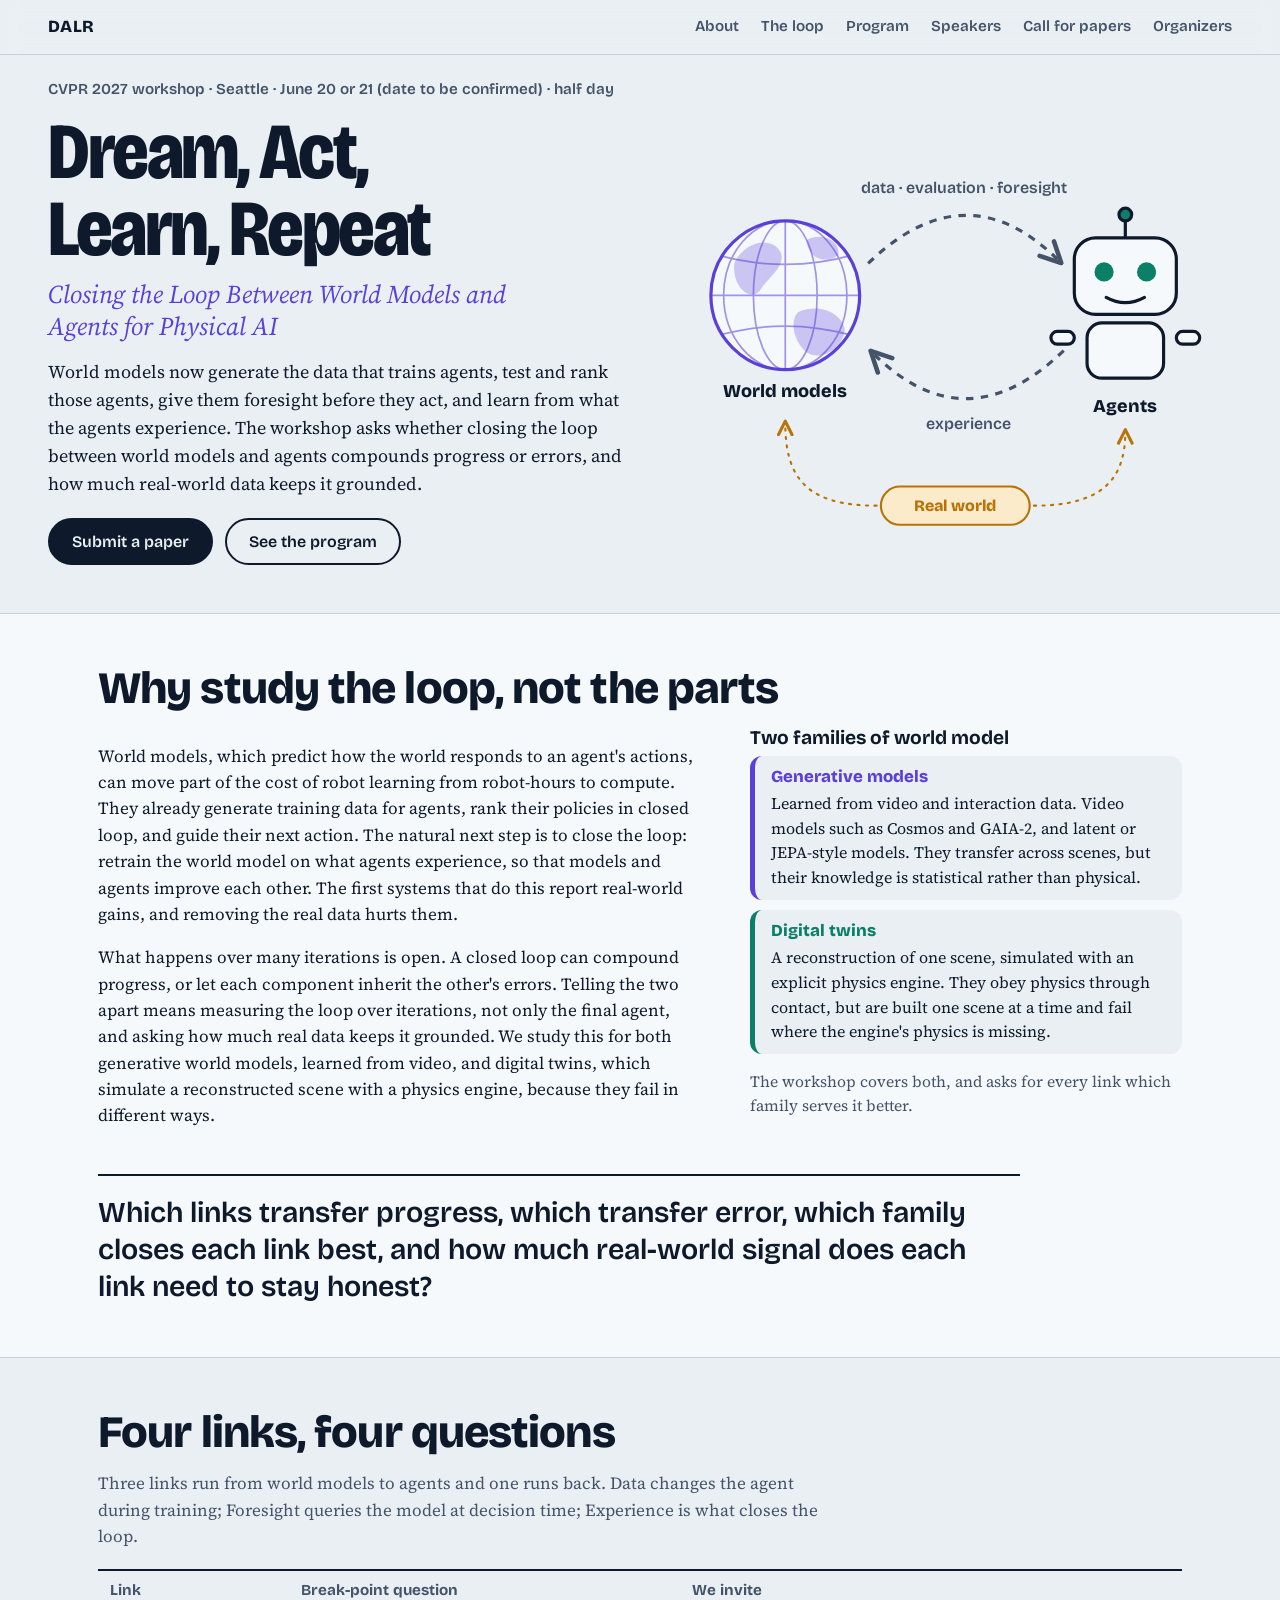
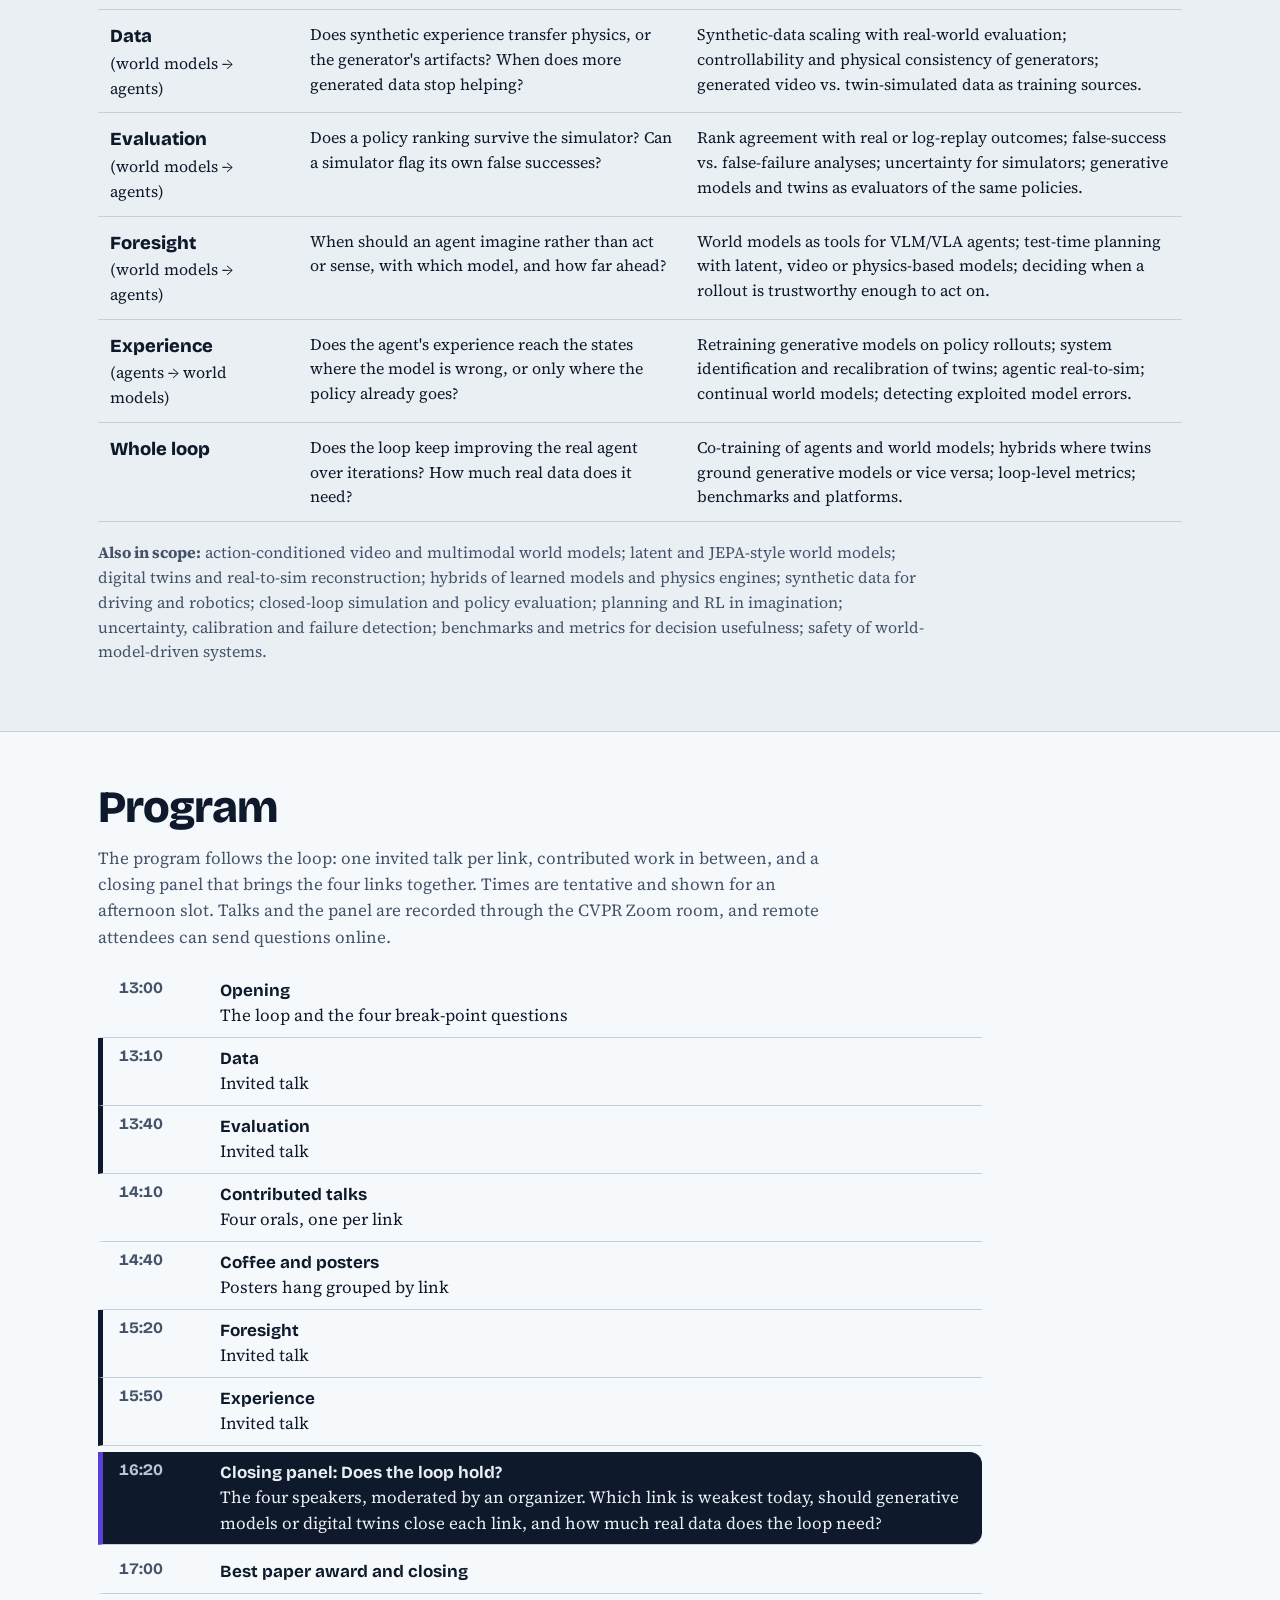
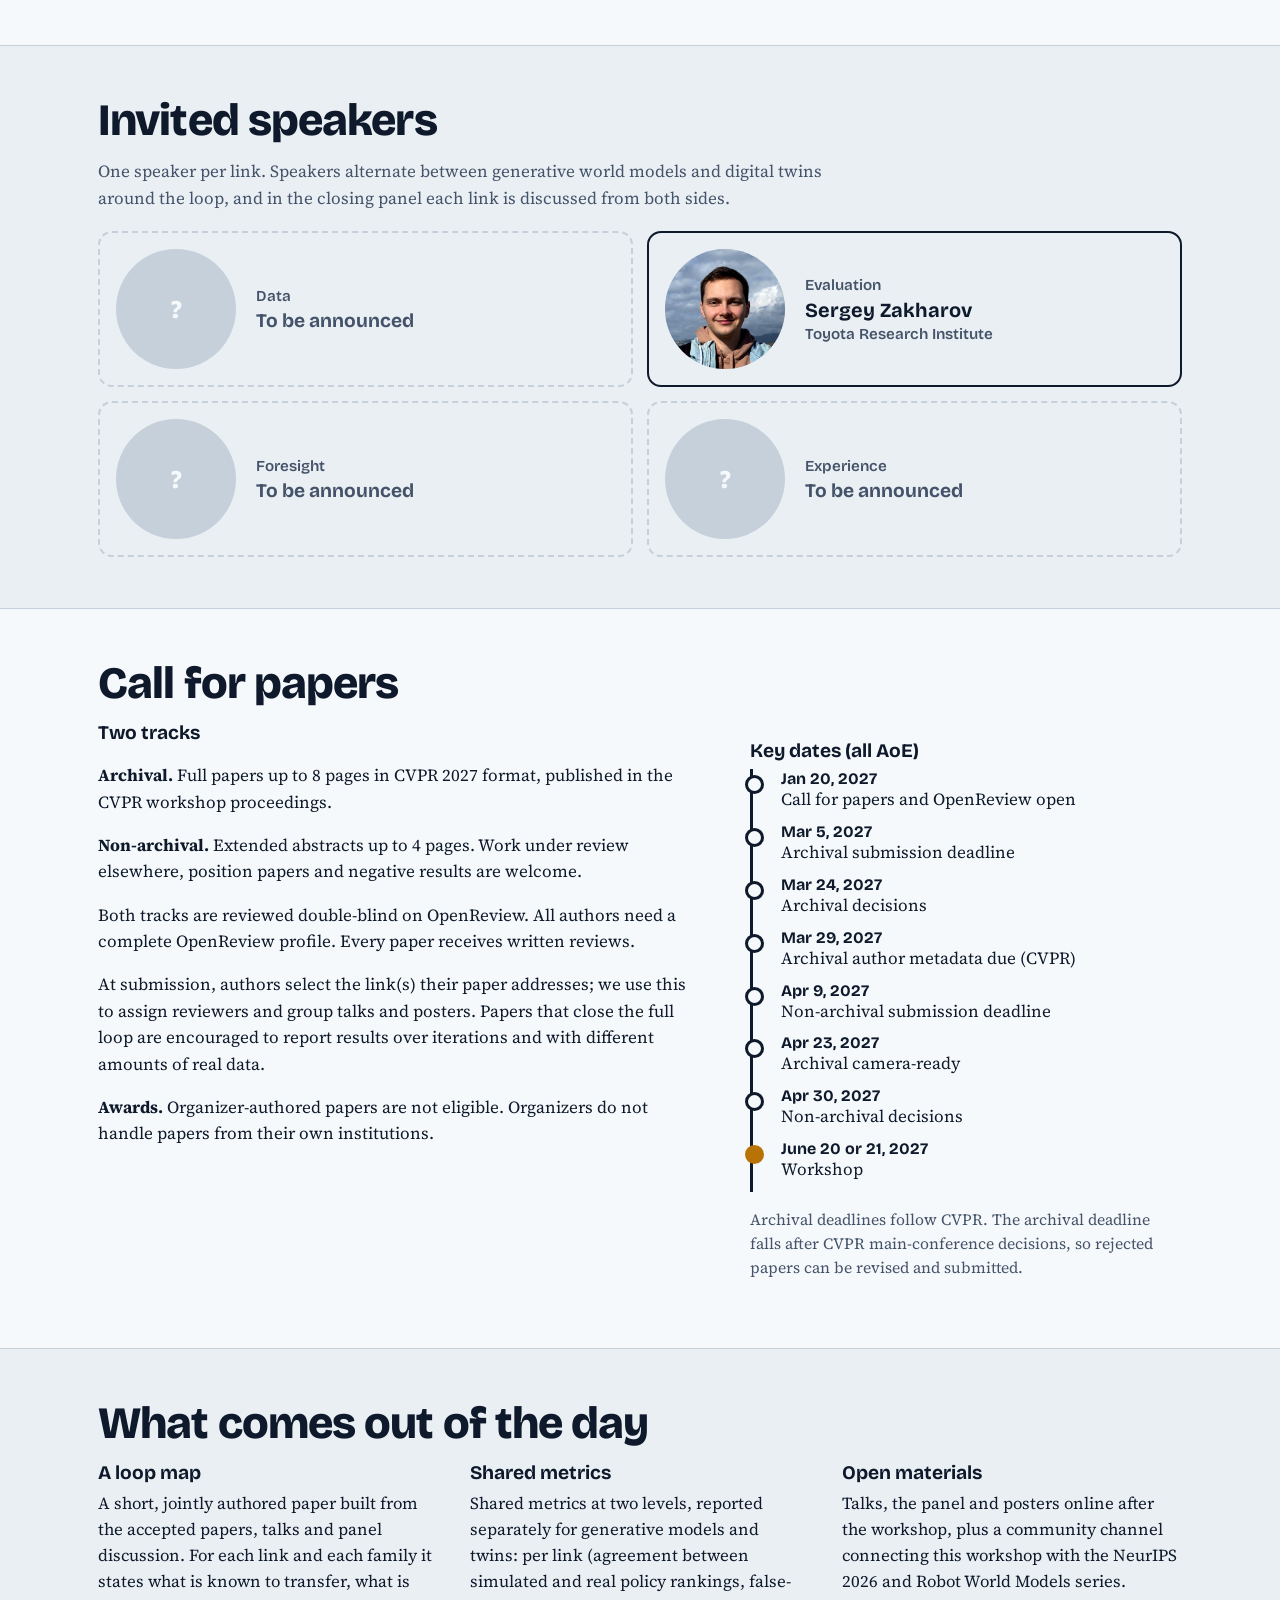
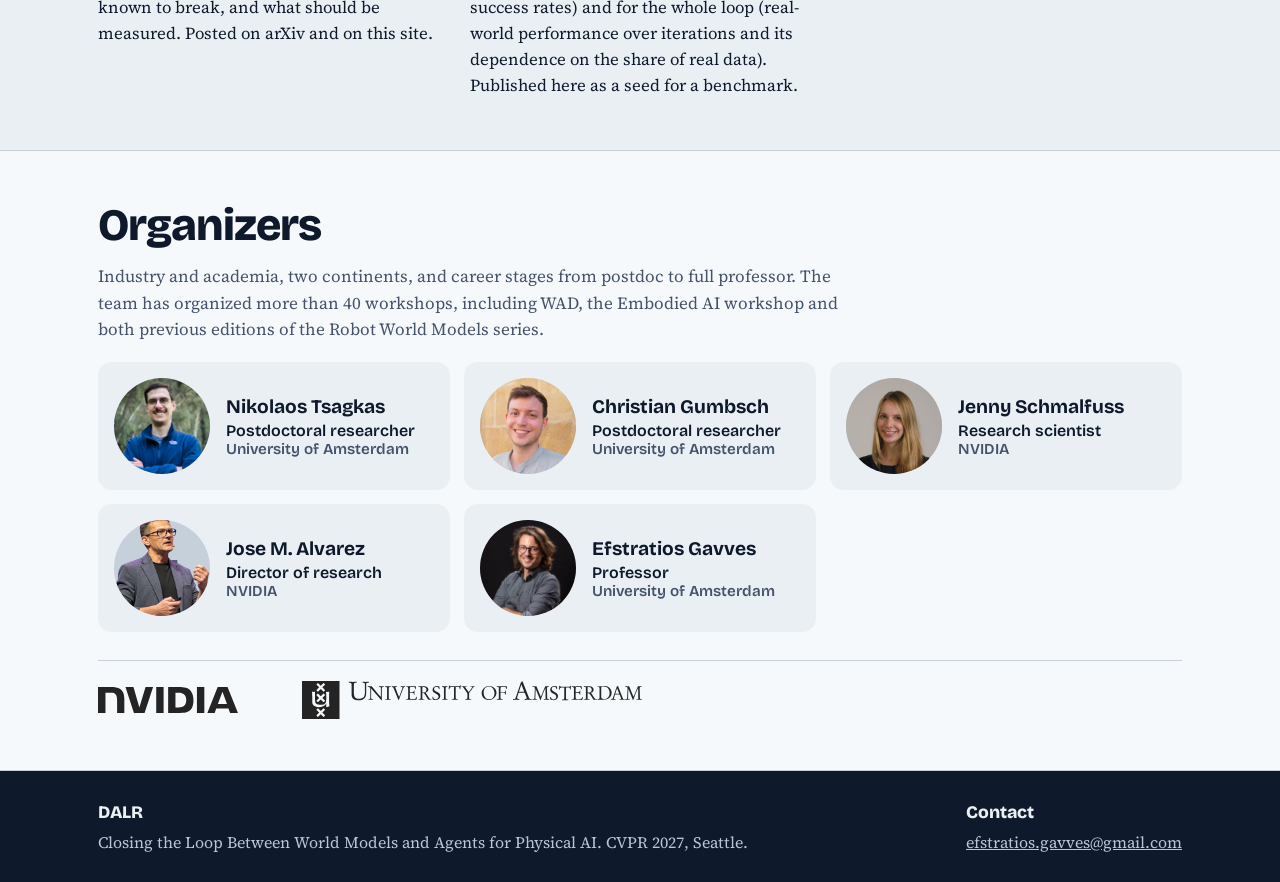
==== index.html @ 4a56e0a4 "Simplify hero figure, add confirmed speaker, 2x2 speaker grid Co-Authored-By: Claude Sonnet 5.5 <nor" ====
<!doctype html>
<html lang="en">
<head>
<meta charset="utf-8">
<meta name="viewport" content="width=device-width, initial-scale=1">
<title>DALR: Closing the Loop Between World Models and Agents for Physical AI</title>
<meta name="description" content="CVPR 2027 workshop on world models and agents for physical AI. Does closing the loop between world models and agents compound progress or errors?">
<link rel="preconnect" href="https://fonts.googleapis.com">
<link rel="preconnect" href="https://fonts.gstatic.com" crossorigin>
<link href="https://fonts.googleapis.com/css2?family=Bricolage+Grotesque:opsz,wght@12..96,400;12..96,600;12..96,800&family=Source+Serif+4:ital,opsz,wght@0,8..60,400;0,8..60,600;1,8..60,400&display=swap" rel="stylesheet">
<link rel="stylesheet" href="style.css">
</head>
<body>

<a class="skip" href="#main">Skip to content</a>

<header class="top">
  <a class="brand" href="#top">DALR</a>
  <nav aria-label="Sections">
    <a href="#about">About</a>
    <a href="#loop">The loop</a>
    <a href="#program">Program</a>
    <a href="#speakers">Speakers</a>
    <a href="#papers">Call for papers</a>
    <a href="#organizers">Organizers</a>
  </nav>
</header>

<main id="main">

<section class="hero" id="top">
  <div class="hero-text">
    <p class="venue">CVPR 2027 workshop · Seattle · June 20 or 21 (date to be confirmed) · half day</p>
    <h1>Dream, Act, Learn, Repeat</h1>
    <p class="tag">Closing the Loop Between World Models and<br>Agents for Physical&nbsp;AI</p>
    <p class="lede">World models now generate the data that trains agents, test and rank those agents, give them foresight before they act, and learn from what the agents experience. The workshop asks whether closing the loop between world models and agents compounds progress or errors, and how much real-world data keeps it grounded.</p>
    <div class="cta">
      <a class="btn primary" href="#papers">Submit a paper</a>
      <a class="btn" href="#program">See the program</a>
    </div>
  </div>

  <div class="hero-diagram">
    <svg id="loopsvg" class="simple" viewBox="0 0 520 410" role="img" aria-label="A globe, standing for world models, and a robot, standing for agents, linked by two moving arrows: world models give agents data, evaluation and foresight, and the agents' experience updates the world models. The real world grounds the world models and is where agents are deployed.">
      <defs>
        <marker id="ah" viewBox="0 0 10 10" refX="8" refY="5" markerWidth="8" markerHeight="8" orient="auto"><path class="mk" d="M1 1 L9 5 L1 9"/></marker>
        <marker id="ahr" viewBox="0 0 10 10" refX="8" refY="5" markerWidth="8" markerHeight="8" orient="auto"><path class="mk r" d="M1 1 L9 5 L1 9"/></marker>
        <clipPath id="globeclip"><circle cx="100" cy="180" r="70"/></clipPath>
      </defs>

      <!-- globe: world models -->
      <g class="globe">
        <circle cx="100" cy="180" r="70" class="gfill"/>
        <g clip-path="url(#globeclip)" class="gline">
          <ellipse cx="100" cy="180" rx="30" ry="70"/>
          <ellipse cx="100" cy="180" rx="58" ry="70"/>
          <line x1="100" y1="110" x2="100" y2="250"/>
          <line x1="30" y1="180" x2="170" y2="180"/>
          <path d="M36 142 Q100 160 164 142"/>
          <path d="M36 218 Q100 200 164 218"/>
        </g>
        <g clip-path="url(#globeclip)" class="land">
          <path d="M52 150 C 62 128, 88 124, 96 140 C 100 154, 84 162, 76 176 C 66 186, 50 172, 52 150 Z"/>
          <path d="M112 196 C 128 188, 152 194, 156 212 C 154 232, 130 244, 118 232 C 108 222, 104 204, 112 196 Z"/>
          <path d="M120 128 C 134 120, 152 128, 150 142 C 140 150, 122 148, 120 128 Z"/>
        </g>
        <circle cx="100" cy="180" r="70" class="gring"/>
      </g>
      <text class="cap" x="100" y="276" text-anchor="middle">World models</text>

      <!-- robot: agents -->
      <g class="robot">
        <line x1="420" y1="108" x2="420" y2="126" class="rl"/>
        <circle cx="420" cy="104" r="6" class="rdot"/>
        <rect x="372" y="126" width="96" height="72" rx="20" class="rbody"/>
        <circle cx="400" cy="158" r="9" class="reye"/>
        <circle cx="440" cy="158" r="9" class="reye"/>
        <path d="M402 182 Q420 192 438 182" class="rl"/>
        <rect x="384" y="206" width="72" height="52" rx="14" class="rbody"/>
        <rect x="350" y="214" width="22" height="12" rx="6" class="rbody"/>
        <rect x="468" y="214" width="22" height="12" rx="6" class="rbody"/>
      </g>
      <text class="cap" x="420" y="290" text-anchor="middle">Agents</text>

      <!-- arrows: world to agent (top), agent to world (bottom) -->
      <path class="arc" d="M178 150 C 240 90, 300 90, 358 148" marker-end="url(#ah)"/>
      <text class="al2" x="268" y="84" text-anchor="middle">data · evaluation · foresight</text>
      <path class="arc" d="M362 232 C 300 292, 240 292, 182 234" marker-end="url(#ah)"/>
      <text class="al2" x="272" y="306" text-anchor="middle">experience</text>

      <!-- real world -->
      <path class="ground" d="M186 378 C 120 378, 100 352, 100 300" marker-end="url(#ahr)"/>
      <path class="ground" d="M334 378 C 400 378, 420 352, 420 308" marker-end="url(#ahr)"/>
      <g class="node real">
        <rect x="190" y="360" width="140" height="36" rx="18"/>
        <text x="260" y="383" text-anchor="middle" class="nt">Real world</text>
      </g>
    </svg>
  </div>
</section>

<section class="band" id="about">
  <div class="wrap">
    <h2>Why study the loop, not the parts</h2>
    <div class="cols">
      <div class="prose">
        <p>World models, which predict how the world responds to an agent's actions, can move part of the cost of robot learning from robot-hours to compute. They already generate training data for agents, rank their policies in closed loop, and guide their next action. The natural next step is to close the loop: retrain the world model on what agents experience, so that models and agents improve each other. The first systems that do this report real-world gains, and removing the real data hurts them.</p>
        <p>What happens over many iterations is open. A closed loop can compound progress, or let each component inherit the other's errors. Telling the two apart means measuring the loop over iterations, not only the final agent, and asking how much real data keeps it grounded. We study this for both generative world models, learned from video, and digital twins, which simulate a reconstructed scene with a physics engine, because they fail in different ways.</p>
      </div>
      <aside class="families">
        <h3>Two families of world model</h3>
        <div class="fam gen">
          <h4>Generative models</h4>
          <p>Learned from video and interaction data. Video models such as Cosmos and GAIA-2, and latent or JEPA-style models. They transfer across scenes, but their knowledge is statistical rather than physical.</p>
        </div>
        <div class="fam twin">
          <h4>Digital twins</h4>
          <p>A reconstruction of one scene, simulated with an explicit physics engine. They obey physics through contact, but are built one scene at a time and fail where the engine's physics is missing.</p>
        </div>
        <p class="note">The workshop covers both, and asks for every link which family serves it better.</p>
      </aside>
    </div>
    <p class="ask">Which links transfer progress, which transfer error, which family closes each link best, and how much real-world signal does each link need to stay honest?</p>
  </div>
</section>

<section class="wrap" id="loop">
  <h2>Four links, four questions</h2>
  <p class="intro">Three links run from world models to agents and one runs back. Data changes the agent during training; Foresight queries the model at decision time; Experience is what closes the loop.</p>
  <div class="table" role="table" aria-label="Links, questions and invited contributions">
    <div class="row head" role="row"><span role="columnheader">Link</span><span role="columnheader">Break-point question</span><span role="columnheader">We invite</span></div>
    <div class="row" role="row" id="row-L1"><span role="cell"><b>Data</b> (world models → agents)</span><span role="cell">Does synthetic experience transfer physics, or the generator's artifacts? When does more generated data stop helping?</span><span role="cell">Synthetic-data scaling with real-world evaluation; controllability and physical consistency of generators; generated video vs. twin-simulated data as training sources.</span></div>
    <div class="row" role="row" id="row-L2"><span role="cell"><b>Evaluation</b> (world models → agents)</span><span role="cell">Does a policy ranking survive the simulator? Can a simulator flag its own false successes?</span><span role="cell">Rank agreement with real or log-replay outcomes; false-success vs. false-failure analyses; uncertainty for simulators; generative models and twins as evaluators of the same policies.</span></div>
    <div class="row" role="row" id="row-L3"><span role="cell"><b>Foresight</b> (world models → agents)</span><span role="cell">When should an agent imagine rather than act or sense, with which model, and how far ahead?</span><span role="cell">World models as tools for VLM/VLA agents; test-time planning with latent, video or physics-based models; deciding when a rollout is trustworthy enough to act on.</span></div>
    <div class="row" role="row" id="row-L4"><span role="cell"><b>Experience</b> (agents → world models)</span><span role="cell">Does the agent's experience reach the states where the model is wrong, or only where the policy already goes?</span><span role="cell">Retraining generative models on policy rollouts; system identification and recalibration of twins; agentic real-to-sim; continual world models; detecting exploited model errors.</span></div>
    <div class="row" role="row"><span role="cell"><b>Whole loop</b></span><span role="cell">Does the loop keep improving the real agent over iterations? How much real data does it need?</span><span role="cell">Co-training of agents and world models; hybrids where twins ground generative models or vice versa; loop-level metrics; benchmarks and platforms.</span></div>
  </div>
  <p class="topics"><b>Also in scope:</b> action-conditioned video and multimodal world models; latent and JEPA-style world models; digital twins and real-to-sim reconstruction; hybrids of learned models and physics engines; synthetic data for driving and robotics; closed-loop simulation and policy evaluation; planning and RL in imagination; uncertainty, calibration and failure detection; benchmarks and metrics for decision usefulness; safety of world-model-driven systems.</p>
</section>

<section class="band" id="program">
  <div class="wrap">
    <h2>Program</h2>
    <p class="intro">The program follows the loop: one invited talk per link, contributed work in between, and a closing panel that brings the four links together. Times are tentative and shown for an afternoon slot. Talks and the panel are recorded through the CVPR Zoom room, and remote attendees can send questions online.</p>
    <ol class="sched">
      <li><time>13:00</time><div><b>Opening</b> The loop and the four break-point questions</div></li>
      <li class="l1"><time>13:10</time><div><b>Data</b> Invited talk</div></li>
      <li class="l2"><time>13:40</time><div><b>Evaluation</b> Invited talk</div></li>
      <li><time>14:10</time><div><b>Contributed talks</b> Four orals, one per link</div></li>
      <li><time>14:40</time><div><b>Coffee and posters</b> Posters hang grouped by link</div></li>
      <li class="l3"><time>15:20</time><div><b>Foresight</b> Invited talk</div></li>
      <li class="l4"><time>15:50</time><div><b>Experience</b> Invited talk</div></li>
      <li class="panel"><time>16:20</time><div><b>Closing panel: Does the loop hold?</b> The four speakers, moderated by an organizer. Which link is weakest today, should generative models or digital twins close each link, and how much real data does the loop need?</div></li>
      <li><time>17:00</time><div><b>Best paper award and closing</b></div></li>
    </ol>
  </div>
</section>

<section class="wrap" id="speakers">
  <h2>Invited speakers</h2>
  <p class="intro">One speaker per link. Speakers alternate between generative world models and digital twins around the loop, and in the closing panel each link is discussed from both sides.</p>
  <div class="speakers">
    <div class="spk"><div class="photo" data-initials="?"></div><div><span class="lk">Data</span><p class="nm">To be announced</p></div></div>
    <div class="spk confirmed">
      <div class="photo" data-initials="SZ"><img src="images/zakharov.jpg" alt="Portrait of Sergey Zakharov" loading="lazy" onerror="this.remove()"></div>
      <div>
        <span class="lk">Evaluation</span>
        <h3><a href="https://zakharos.github.io/">Sergey Zakharov</a></h3>
        <p class="aff">Toyota Research Institute</p>
      </div>
    </div>
    <div class="spk"><div class="photo" data-initials="?"></div><div><span class="lk">Foresight</span><p class="nm">To be announced</p></div></div>
    <div class="spk"><div class="photo" data-initials="?"></div><div><span class="lk">Experience</span><p class="nm">To be announced</p></div></div>
  </div>
</section>

<section class="band" id="papers">
  <div class="wrap">
    <h2>Call for papers</h2>
    <div class="cols">
      <div class="prose">
        <h3>Two tracks</h3>
        <p><b>Archival.</b> Full papers up to 8 pages in CVPR 2027 format, published in the CVPR workshop proceedings.</p>
        <p><b>Non-archival.</b> Extended abstracts up to 4 pages. Work under review elsewhere, position papers and negative results are welcome.</p>
        <p>Both tracks are reviewed double-blind on OpenReview. All authors need a complete OpenReview profile. Every paper receives written reviews.</p>
        <p>At submission, authors select the link(s) their paper addresses; we use this to assign reviewers and group talks and posters. Papers that close the full loop are encouraged to report results over iterations and with different amounts of real data.</p>
        <p><b>Awards.</b> Organizer-authored papers are not eligible. Organizers do not handle papers from their own institutions.</p>
      </div>
      <aside>
        <h3>Key dates (all AoE)</h3>
        <ol class="timeline">
          <li><time>Jan 20, 2027</time>Call for papers and OpenReview open</li>
          <li><time>Mar 5, 2027</time>Archival submission deadline</li>
          <li><time>Mar 24, 2027</time>Archival decisions</li>
          <li><time>Mar 29, 2027</time>Archival author metadata due (CVPR)</li>
          <li><time>Apr 9, 2027</time>Non-archival submission deadline</li>
          <li><time>Apr 23, 2027</time>Archival camera-ready</li>
          <li><time>Apr 30, 2027</time>Non-archival decisions</li>
          <li class="end"><time>June 20 or 21, 2027</time>Workshop</li>
        </ol>
        <p class="note">Archival deadlines follow CVPR. The archival deadline falls after CVPR main-conference decisions, so rejected papers can be revised and submitted.</p>
      </aside>
    </div>
  </div>
</section>

<section class="wrap" id="outcomes">
  <h2>What comes out of the day</h2>
  <div class="outs">
    <div><h3>A loop map</h3><p>A short, jointly authored paper built from the accepted papers, talks and panel discussion. For each link and each family it states what is known to transfer, what is known to break, and what should be measured. Posted on arXiv and on this site.</p></div>
    <div><h3>Shared metrics</h3><p>Shared metrics at two levels, reported separately for generative models and twins: per link (agreement between simulated and real policy rankings, false-success rates) and for the whole loop (real-world performance over iterations and its dependence on the share of real data). Published here as a seed for a benchmark.</p></div>
    <div><h3>Open materials</h3><p>Talks, the panel and posters online after the workshop, plus a community channel connecting this workshop with the NeurIPS 2026 and Robot World Models series.</p></div>
  </div>
</section>

<section class="band" id="organizers">
  <div class="wrap">
    <h2>Organizers</h2>
    <p class="intro">Industry and academia, two continents, and career stages from postdoc to full professor. The team has organized more than 40 workshops, including WAD, the Embodied AI workshop and both previous editions of the Robot World Models series.</p>
    <div class="orgs">
      <article>
        <div class="photo" data-initials="NT"><img src="images/tsagkas.jpg" alt="Portrait of Nikolaos Tsagkas" loading="lazy" onerror="this.remove()"></div>
        <div>
          <h3>Nikolaos Tsagkas</h3>
          <p class="role">Postdoctoral researcher</p>
          <p class="aff">University of Amsterdam</p>
        </div>
      </article>
      <article>
        <div class="photo" data-initials="CG"><img src="images/gumbsh.png" alt="Portrait of Christian Gumbsch" loading="lazy" onerror="this.remove()"></div>
        <div>
          <h3>Christian Gumbsch</h3>
          <p class="role">Postdoctoral researcher</p>
          <p class="aff">University of Amsterdam</p>
        </div>
      </article>
      <article>
        <div class="photo" data-initials="JS"><img src="images/schmalfuss.jpeg" alt="Portrait of Jenny Schmalfuss" loading="lazy" onerror="this.remove()"></div>
        <div>
          <h3>Jenny Schmalfuss</h3>
          <p class="role">Research scientist</p>
          <p class="aff">NVIDIA</p>
        </div>
      </article>
      <article>
        <div class="photo" data-initials="JM"><img src="images/alvarez.png" alt="Portrait of Jose M. Alvarez" loading="lazy" onerror="this.remove()"></div>
        <div>
          <h3>Jose M. Alvarez</h3>
          <p class="role">Director of research</p>
          <p class="aff">NVIDIA</p>
        </div>
      </article>
      <article>
        <div class="photo" data-initials="EG"><img src="images/gavves.jpeg" alt="Portrait of Efstratios Gavves" loading="lazy" onerror="this.remove()"></div>
        <div>
          <h3>Efstratios Gavves</h3>
          <p class="role">Professor</p>
          <p class="aff">University of Amsterdam</p>
        </div>
      </article>
    </div>
    <div class="logos" aria-label="Organizing institutions">
      <img src="images/nvidia.svg" alt="NVIDIA" class="logo-nv">
      <img src="images/uva.svg" alt="University of Amsterdam" class="logo-uva">
    </div>
  </div>
</section>

</main>

<footer>
  <div class="wrap foot">
    <div>
      <b>DALR</b>
      <p>Closing the Loop Between World Models and Agents for Physical AI. CVPR 2027, Seattle.</p>
    </div>
    <div>
      <b>Contact</b>
      <p><a href="mailto:efstratios.gavves@gmail.com">efstratios.gavves@gmail.com</a></p>
    </div>
  </div>
</footer>

</body>
</html>
---- style.css ----
:root{
  --mist:#EAEFF3;
  --paper:#F6F9FB;
  --ink:#0E1A2B;
  --ink-2:#44536A;
  --rule:#C5D0DB;
  --gen:#5B3FD9;
  --twin:#0B7F68;
  --real:#B87306;
  --real-fill:#FBEBCB;
  --display:"Bricolage Grotesque",system-ui,sans-serif;
  --serif:"Source Serif 4",Georgia,serif;
}
*{box-sizing:border-box}
html{scroll-behavior:smooth;scroll-padding-top:70px}
body{margin:0;background:var(--mist);color:var(--ink);font:400 1.0625rem/1.55 var(--serif);-webkit-font-smoothing:antialiased}
a{color:inherit}
:focus-visible{outline:3px solid var(--gen);outline-offset:3px;border-radius:4px}
.skip{position:absolute;left:-999px;top:8px;background:var(--ink);color:#fff;padding:8px 14px;z-index:20}
.skip:focus{left:8px}

/* header */
.top{position:sticky;top:0;z-index:10;display:flex;align-items:center;justify-content:space-between;gap:24px;padding:14px clamp(16px,4vw,48px);background:color-mix(in srgb,var(--mist) 88%,transparent);backdrop-filter:blur(8px);border-bottom:1px solid var(--rule);font-family:var(--display)}
.brand{font-weight:800;text-decoration:none;letter-spacing:.02em}
.top nav{display:flex;gap:22px;overflow-x:auto;white-space:nowrap;scrollbar-width:none}
.top nav a{text-decoration:none;font-size:.95rem;font-weight:600;color:var(--ink-2)}
.top nav a:hover{color:var(--ink)}

/* hero */
.hero{display:grid;grid-template-columns:minmax(0,1.05fr) minmax(0,1fr);gap:clamp(24px,4vw,64px);align-items:center;padding:clamp(12px,2vw,24px) clamp(16px,4vw,48px) clamp(28px,4vw,48px);max-width:1360px;margin:0 auto}
.venue{font:600 .95rem/1.4 var(--display);color:var(--ink-2);margin:0 0 12px}
h1{font:800 clamp(2.6rem,6.2vw,5.4rem)/.98 var(--display);font-stretch:85%;letter-spacing:-.03em;margin:0 0 10px;text-wrap:balance}
.tag{font:italic 400 clamp(1.25rem,2vw,1.7rem)/1.25 var(--serif);margin:0 0 16px;color:var(--gen);max-width:24em}
.lede{max-width:34em;font-size:1.125rem;margin:0 0 20px}
.cta{display:flex;gap:12px;flex-wrap:wrap}
.btn{font:600 1rem var(--display);padding:12px 22px;border-radius:999px;border:2px solid var(--ink);text-decoration:none;transition:background .15s,color .15s}
.btn:hover{background:var(--ink);color:var(--mist)}
.btn.primary{background:var(--ink);color:var(--mist)}
.btn.primary:hover{background:var(--gen);border-color:var(--gen)}

/* diagram */
.hero-diagram{min-width:0}
#loopsvg{width:100%;height:auto;display:block;overflow:visible;font-family:var(--display)}
.arc{fill:none;stroke:var(--ink-2);stroke-width:2.2;stroke-dasharray:7 7;animation:flow 2.4s linear infinite}
.al{font-size:15px;font-weight:600;fill:var(--ink);paint-order:stroke;stroke:var(--mist);stroke-width:7px;stroke-linejoin:round}
.mk{fill:none;stroke:var(--ink-2);stroke-width:1.8;stroke-linecap:round;stroke-linejoin:round}
.mk.r{stroke:var(--real)}
@keyframes flow{to{stroke-dashoffset:-28}}
.ground{fill:none;stroke:var(--real);stroke-width:2;stroke-dasharray:2 6;stroke-linecap:round;animation:flow 2.4s linear infinite}
.gl{font-size:13px;font-weight:600;fill:var(--real)}
.node rect{fill:var(--paper);stroke:var(--ink);stroke-width:2}
.node .nt{font-size:17px;font-weight:800;fill:var(--ink)}
.node .sub{font-size:12px;fill:var(--ink-2);font-weight:500}
.node .gen{font-size:14px;font-weight:600;fill:var(--gen)}
.node .twin{font-size:14px;font-weight:600;fill:var(--twin)}
.node.real rect{fill:var(--real-fill);stroke:var(--real)}
.node.real .nt{font-size:15px;fill:var(--real)}


/* sections */
.wrap{max-width:1180px;margin:0 auto;padding:clamp(28px,4vw,52px) clamp(16px,4vw,48px)}
.band{background:var(--paper);border-block:1px solid var(--rule)}
h2{font:800 clamp(1.8rem,3.6vw,2.8rem)/1.05 var(--display);letter-spacing:-.02em;margin:0 0 14px;max-width:18em;text-wrap:balance}
h3{font:700 1.2rem/1.25 var(--display);margin:18px 0 6px}
.intro{max-width:44em;color:var(--ink-2);margin:0 0 20px}
.cols{display:grid;grid-template-columns:minmax(0,1.4fr) minmax(0,1fr);gap:clamp(20px,4vw,48px);align-items:start}
.prose p,.prose li{max-width:36em}
.prose.wide p{max-width:44em}
.prose h3:first-child{margin-top:0}
.prose ul{padding-left:1.2em;margin:0 0 1em}
em{font-style:italic}
.families h3{margin-top:0}
.fam{padding:10px 16px;border-radius:12px;margin-bottom:10px;background:var(--mist);border-left:5px solid}
.fam h4{font:800 1.05rem var(--display);margin:0 0 4px}
.fam p{margin:0;font-size:1rem;line-height:1.55}
.fam.gen{border-color:var(--gen)}.fam.gen h4{color:var(--gen)}
.fam.twin{border-color:var(--twin)}.fam.twin h4{color:var(--twin)}
.note{font-size:.98rem;color:var(--ink-2)}
.ask{font:600 clamp(1.3rem,2.4vw,1.8rem)/1.3 var(--display);max-width:32em;margin:28px 0 0;padding-top:18px;border-top:2px solid var(--ink)}

/* table */
.table{border-top:2px solid var(--ink)}
.row{display:grid;grid-template-columns:11em 1fr 1.3fr;gap:24px;padding:12px 12px;border-bottom:1px solid var(--rule);font-size:1rem;line-height:1.55;transition:background .2s}
.row.head{font:700 .95rem var(--display);color:var(--ink-2);padding-block:10px}
.row b{font-family:var(--display);font-weight:800;display:block;font-size:1.15rem}
.topics{max-width:52em;margin-top:18px;color:var(--ink-2);font-size:1rem}

/* schedule */
.sched{list-style:none;padding:0;margin:0;max-width:52em}
.sched li{display:grid;grid-template-columns:5em 1fr;gap:16px;padding:8px 0 8px 16px;border-bottom:1px solid var(--rule);border-left:5px solid transparent;line-height:1.5}
.sched time{font:700 1rem var(--display);font-variant-numeric:tabular-nums;color:var(--ink-2)}
.sched b{font-family:var(--display);font-weight:700;display:block}
.sched .l1,.sched .l2,.sched .l3,.sched .l4{border-left-color:var(--ink)}
.sched .panel{background:var(--ink);color:var(--mist);border-radius:0 12px 12px 0;border-left-color:var(--gen);margin-block:6px}
.sched .panel time{color:#B9C6D6}

/* speakers */
.speakers{display:grid;grid-template-columns:repeat(2,1fr);gap:14px}
.spk{border:2px dashed var(--rule);border-radius:14px;padding:16px;display:grid;grid-template-columns:120px 1fr;gap:20px;align-items:center}
.spk .photo{width:120px;height:120px}
.spk .photo:not(:has(img))::before{color:var(--paper)}
.spk .lk{display:block;font:600 .95rem var(--display);color:var(--ink-2);margin-bottom:4px}
.spk .nm{margin:0;font:700 1.2rem var(--display);color:var(--ink-2)}
.spk h3{margin:0;font-size:1.25rem}
.spk h3 a{text-decoration:none}
.spk h3 a:hover{text-decoration:underline}
.spk .aff{margin:2px 0 0}
.spk.confirmed{border-style:solid;border-color:var(--ink)}

/* timeline */
.timeline{list-style:none;margin:0 0 16px;padding:0 0 0 22px;border-left:3px solid var(--ink)}
.timeline li{position:relative;padding:0 0 10px 6px;line-height:1.4}
.timeline li::before{content:"";position:absolute;left:-30px;top:.35em;width:13px;height:13px;border-radius:50%;background:var(--paper);border:3px solid var(--ink)}
.timeline li.end::before{background:var(--real);border-color:var(--real)}
.timeline time{display:block;font:700 1rem var(--display)}

/* outcomes */
.outs{display:grid;grid-template-columns:repeat(3,1fr);gap:clamp(16px,3vw,32px)}
.outs h3{margin-top:0}
.outs p{margin:0;font-size:1.05rem}

/* organizers */
.orgs{display:grid;grid-template-columns:repeat(auto-fill,minmax(340px,1fr));gap:14px}
.orgs article{background:var(--mist);border-radius:14px;padding:16px;display:grid;grid-template-columns:96px 1fr;gap:16px;align-items:center}
.photo{position:relative;width:96px;height:96px;border-radius:50%;overflow:hidden;background:var(--rule);display:grid;place-items:center}
.photo::before{content:attr(data-initials);font:800 1.6rem var(--display);color:var(--ink-2)}
.photo img{position:absolute;inset:0;width:100%;height:100%;object-fit:cover}
.orgs h3{margin:0}
.role{font:600 1rem var(--display);margin:2px 0 0}
.aff{font:600 .95rem var(--display);color:var(--ink-2);margin:0}
.logos{display:flex;align-items:center;gap:clamp(24px,5vw,64px);flex-wrap:wrap;margin-top:28px;padding-top:20px;border-top:1px solid var(--rule)}
.logos img{display:block;height:auto;opacity:.85}
.logo-nv{width:140px}
.logo-uva{width:min(340px,70vw)}

footer{background:var(--ink);color:var(--mist)}
footer .wrap{padding-block:28px}
.foot{display:flex;gap:48px;flex-wrap:wrap;justify-content:space-between}
.foot b{font:800 1.1rem var(--display)}
.foot p{margin:4px 0 0;color:#B9C6D6;font-size:1rem}

@media (max-width:900px){
  .hero,.cols,.outs{grid-template-columns:1fr}
  .row{grid-template-columns:1fr;gap:6px}
  .row.head{display:none}
}
@media (max-width:520px){
  .orgs article{grid-template-columns:72px 1fr}
  .photo{width:72px;height:72px}
  .sched li{grid-template-columns:3.6em 1fr}
}
@media (prefers-reduced-motion:reduce){
  html{scroll-behavior:auto}
  .arc,.ground{animation:none}
}

/* simplified hero figure */
.simple .gfill{fill:var(--paper)}
.simple .gline{fill:none;stroke:var(--gen);stroke-width:1.6;opacity:.55}
.simple .gring{fill:none;stroke:var(--gen);stroke-width:3}
.simple .rbody{fill:var(--paper);stroke:var(--ink);stroke-width:3}
.simple .rl{fill:none;stroke:var(--ink);stroke-width:3;stroke-linecap:round}
.simple .rdot{fill:var(--twin);stroke:var(--ink);stroke-width:3}
.simple .reye{fill:var(--twin)}
.simple .cap{font-size:17px;font-weight:800;fill:var(--ink)}
.simple .arc{stroke-width:3}
.simple .land{fill:var(--gen);opacity:.28}
.simple .al2{font-size:15px;font-weight:600;fill:var(--ink-2)}

@media (max-width:640px){
  .speakers{grid-template-columns:1fr}
  .spk{grid-template-columns:84px 1fr}
  .spk .photo{width:84px;height:84px}
}
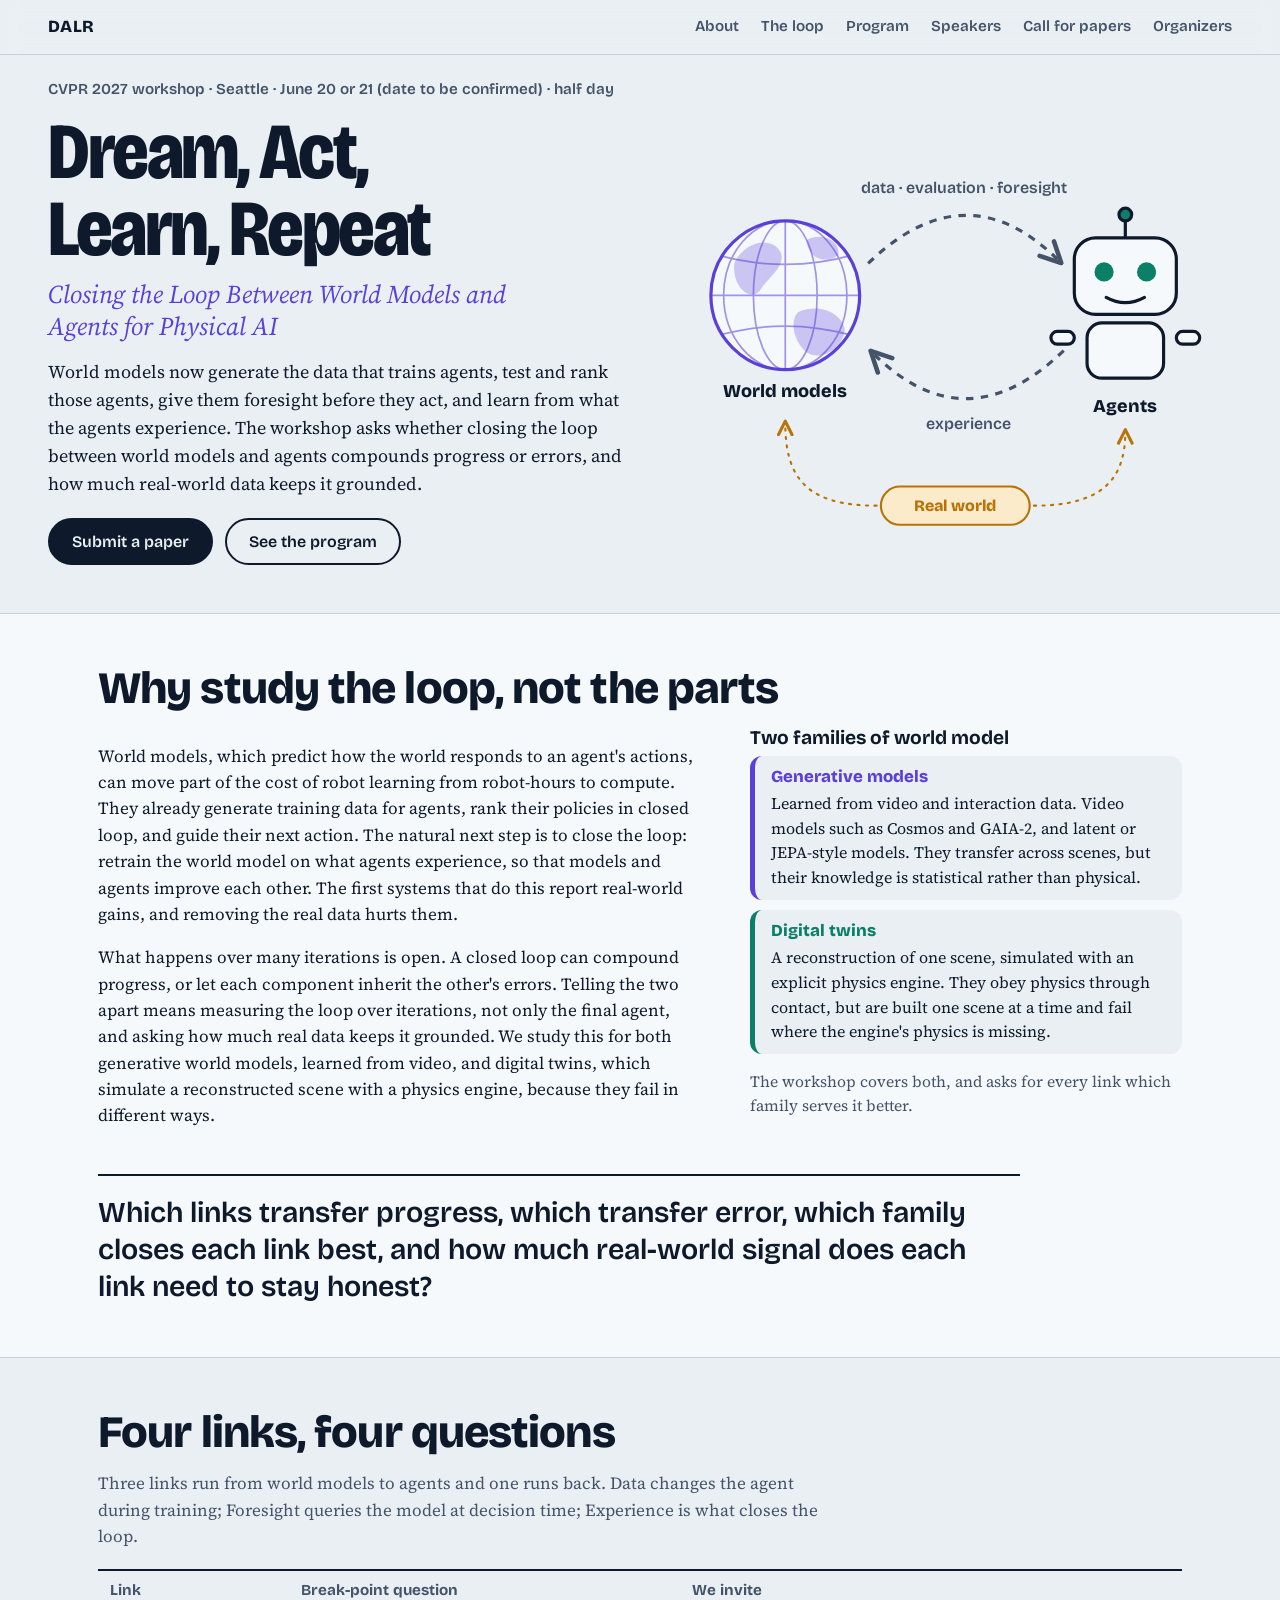
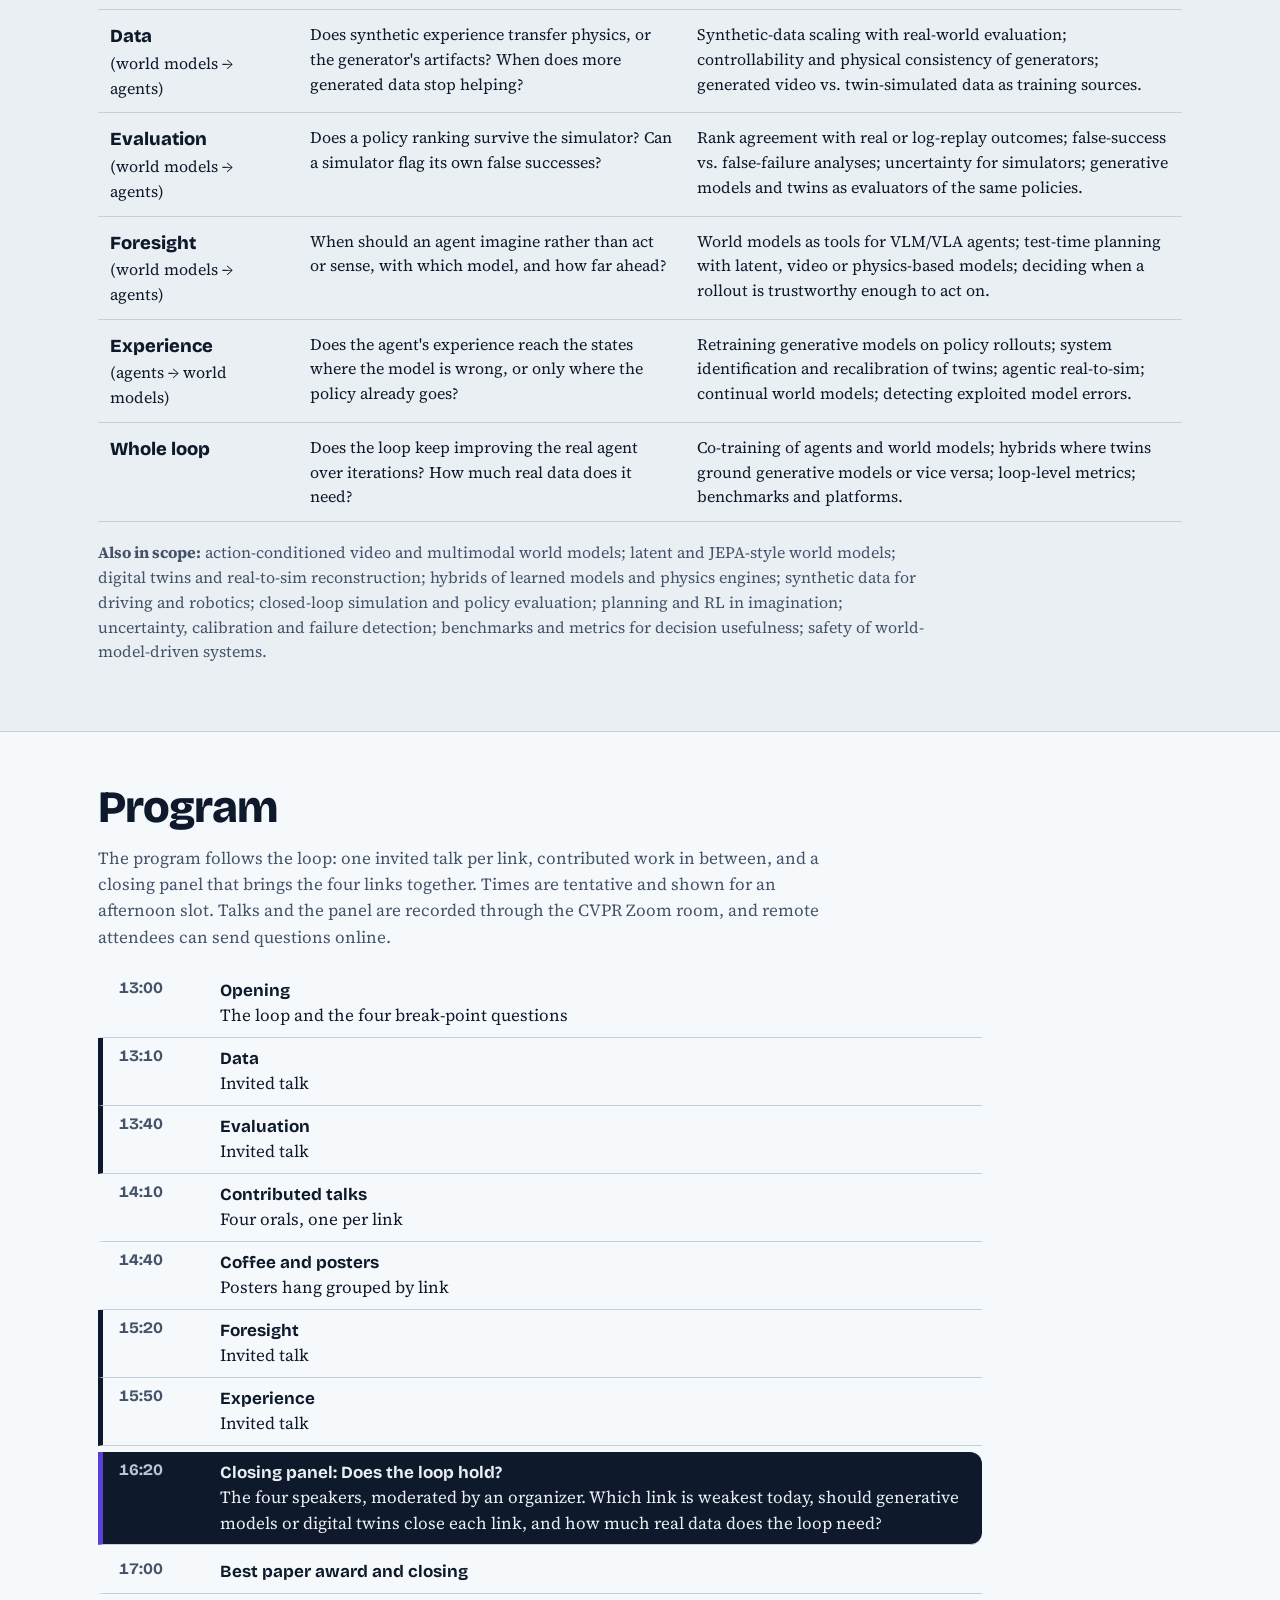
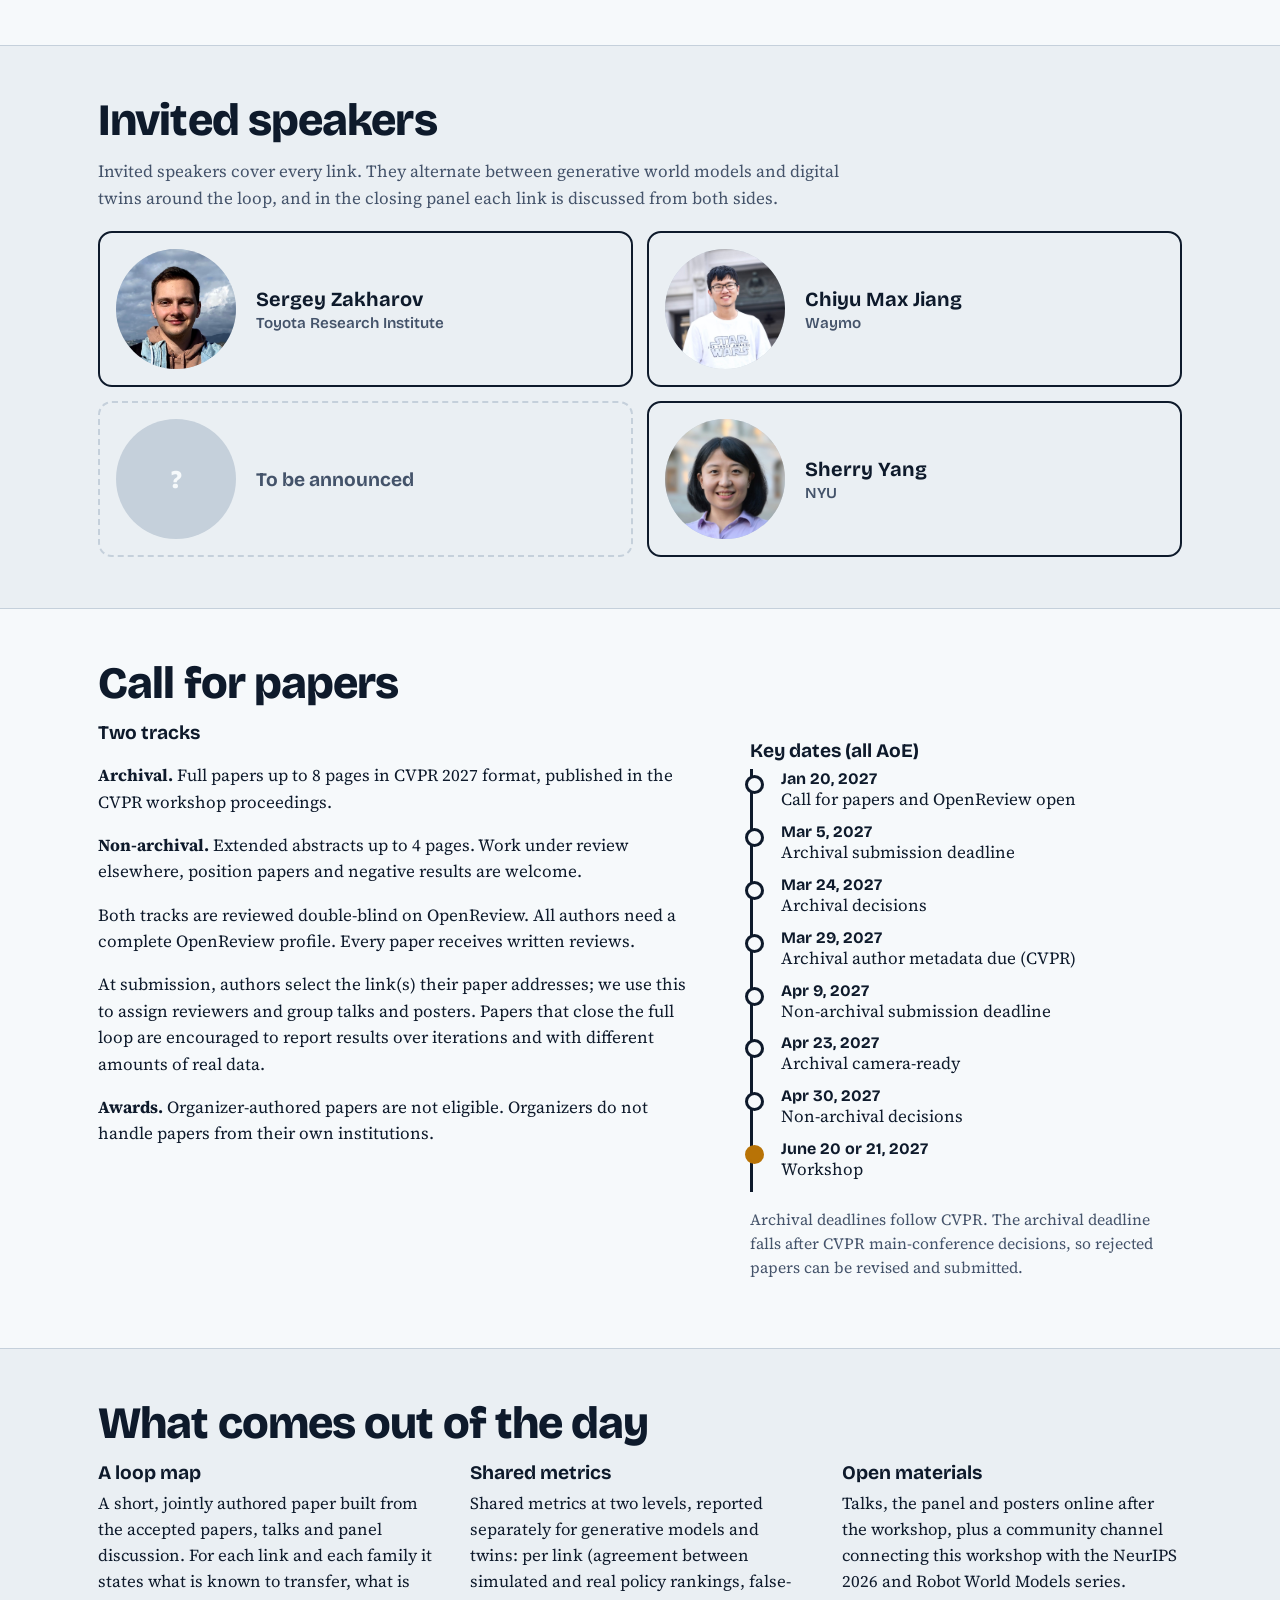
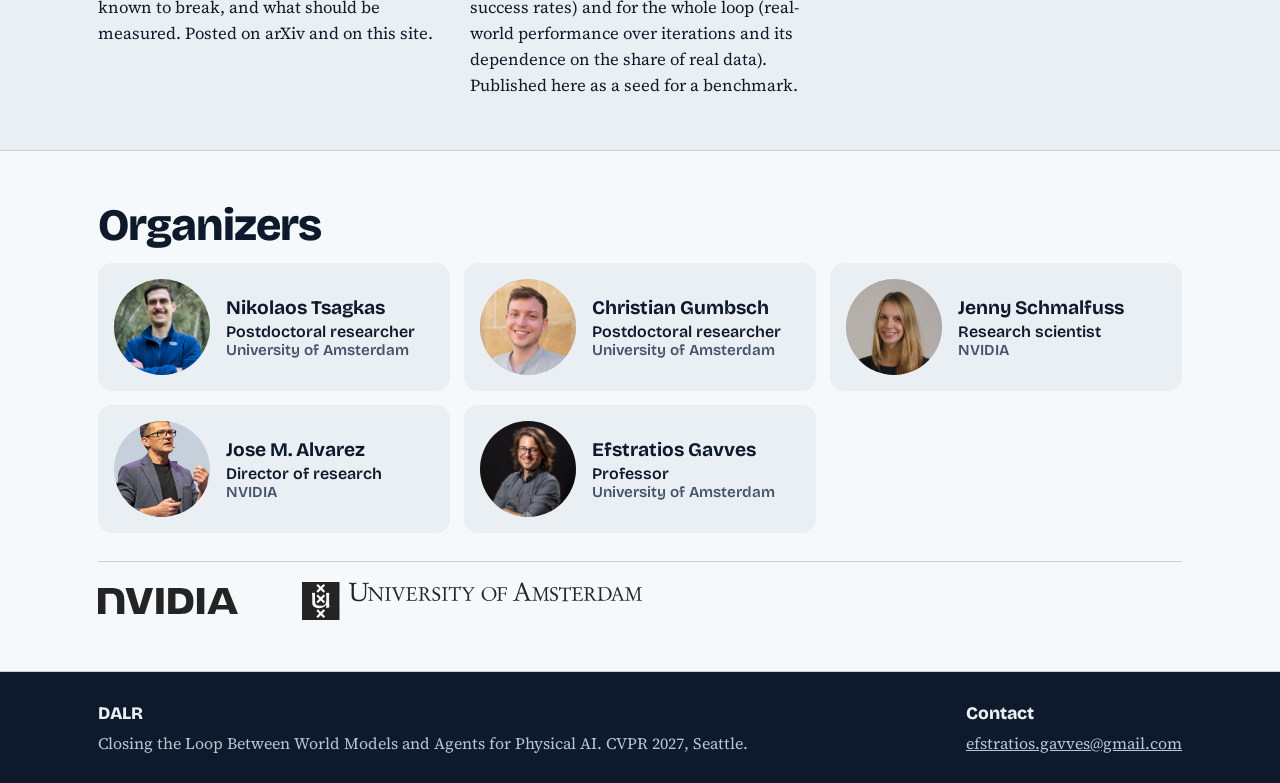
==== commit 40c768b9: "Add confirmed speakers, simplify speaker cards, trim organizers intro Co-Authored-By: Claude Sonnet " ====
--- a/index.html
+++ b/index.html
@@ -158,19 +158,30 @@
 
 <section class="wrap" id="speakers">
   <h2>Invited speakers</h2>
-  <p class="intro">One speaker per link. Speakers alternate between generative world models and digital twins around the loop, and in the closing panel each link is discussed from both sides.</p>
+  <p class="intro">Invited speakers cover every link. They alternate between generative world models and digital twins around the loop, and in the closing panel each link is discussed from both sides.</p>
   <div class="speakers">
-    <div class="spk"><div class="photo" data-initials="?"></div><div><span class="lk">Data</span><p class="nm">To be announced</p></div></div>
     <div class="spk confirmed">
       <div class="photo" data-initials="SZ"><img src="images/zakharov.jpg" alt="Portrait of Sergey Zakharov" loading="lazy" onerror="this.remove()"></div>
       <div>
-        <span class="lk">Evaluation</span>
         <h3><a href="https://zakharos.github.io/">Sergey Zakharov</a></h3>
         <p class="aff">Toyota Research Institute</p>
       </div>
     </div>
-    <div class="spk"><div class="photo" data-initials="?"></div><div><span class="lk">Foresight</span><p class="nm">To be announced</p></div></div>
-    <div class="spk"><div class="photo" data-initials="?"></div><div><span class="lk">Experience</span><p class="nm">To be announced</p></div></div>
+    <div class="spk confirmed">
+      <div class="photo" data-initials="CJ"><img src="images/jiang.jpg" alt="Portrait of Chiyu Max Jiang" loading="lazy" onerror="this.remove()"></div>
+      <div>
+        <h3><a href="https://maxjiang93.github.io/">Chiyu Max Jiang</a></h3>
+        <p class="aff">Waymo</p>
+      </div>
+    </div>
+    <div class="spk"><div class="photo" data-initials="?"></div><div><p class="nm">To be announced</p></div></div>
+    <div class="spk confirmed">
+      <div class="photo" data-initials="SY"><img src="images/yang.jpeg" alt="Portrait of Sherry Yang" loading="lazy" onerror="this.remove()"></div>
+      <div>
+        <h3><a href="https://sherryy.github.io/">Sherry Yang</a></h3>
+        <p class="aff">NYU</p>
+      </div>
+    </div>
   </div>
 </section>
 
@@ -216,7 +227,6 @@
 <section class="band" id="organizers">
   <div class="wrap">
     <h2>Organizers</h2>
-    <p class="intro">Industry and academia, two continents, and career stages from postdoc to full professor. The team has organized more than 40 workshops, including WAD, the Embodied AI workshop and both previous editions of the Robot World Models series.</p>
     <div class="orgs">
       <article>
         <div class="photo" data-initials="NT"><img src="images/tsagkas.jpg" alt="Portrait of Nikolaos Tsagkas" loading="lazy" onerror="this.remove()"></div>
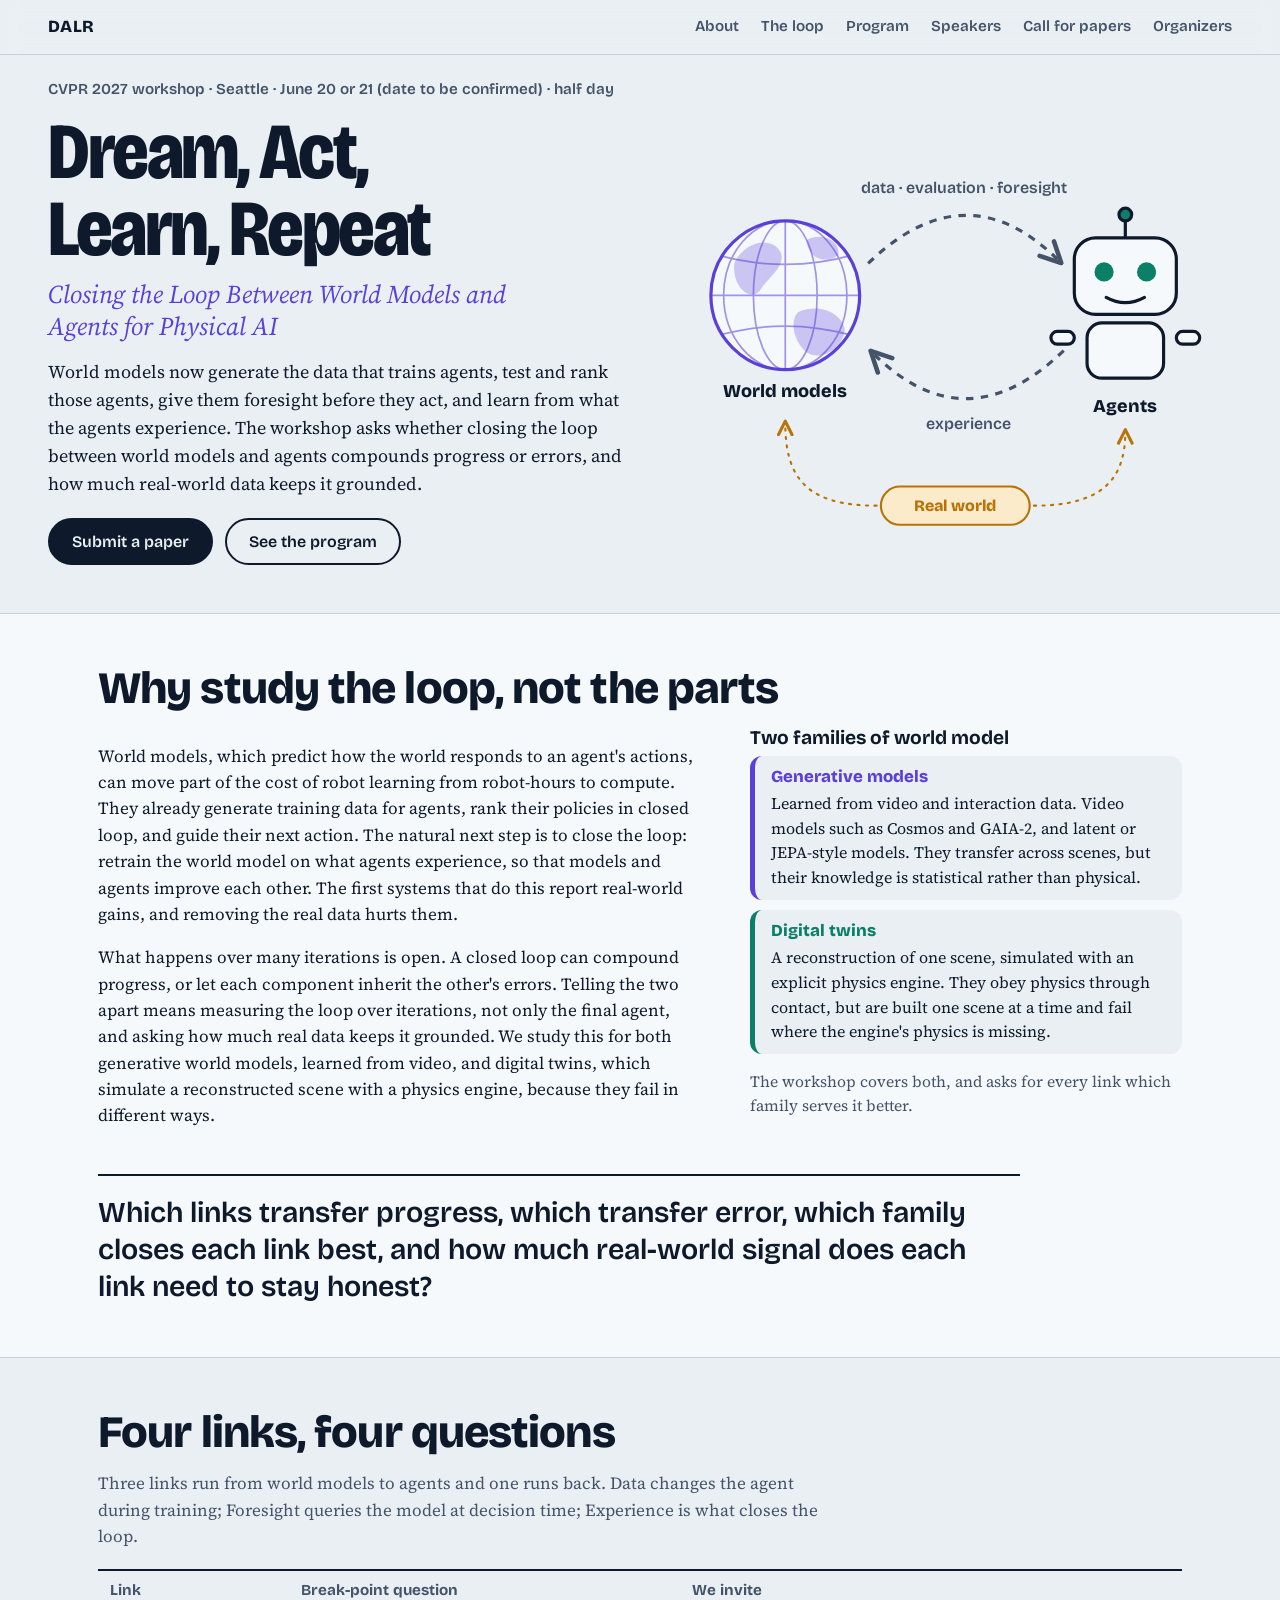
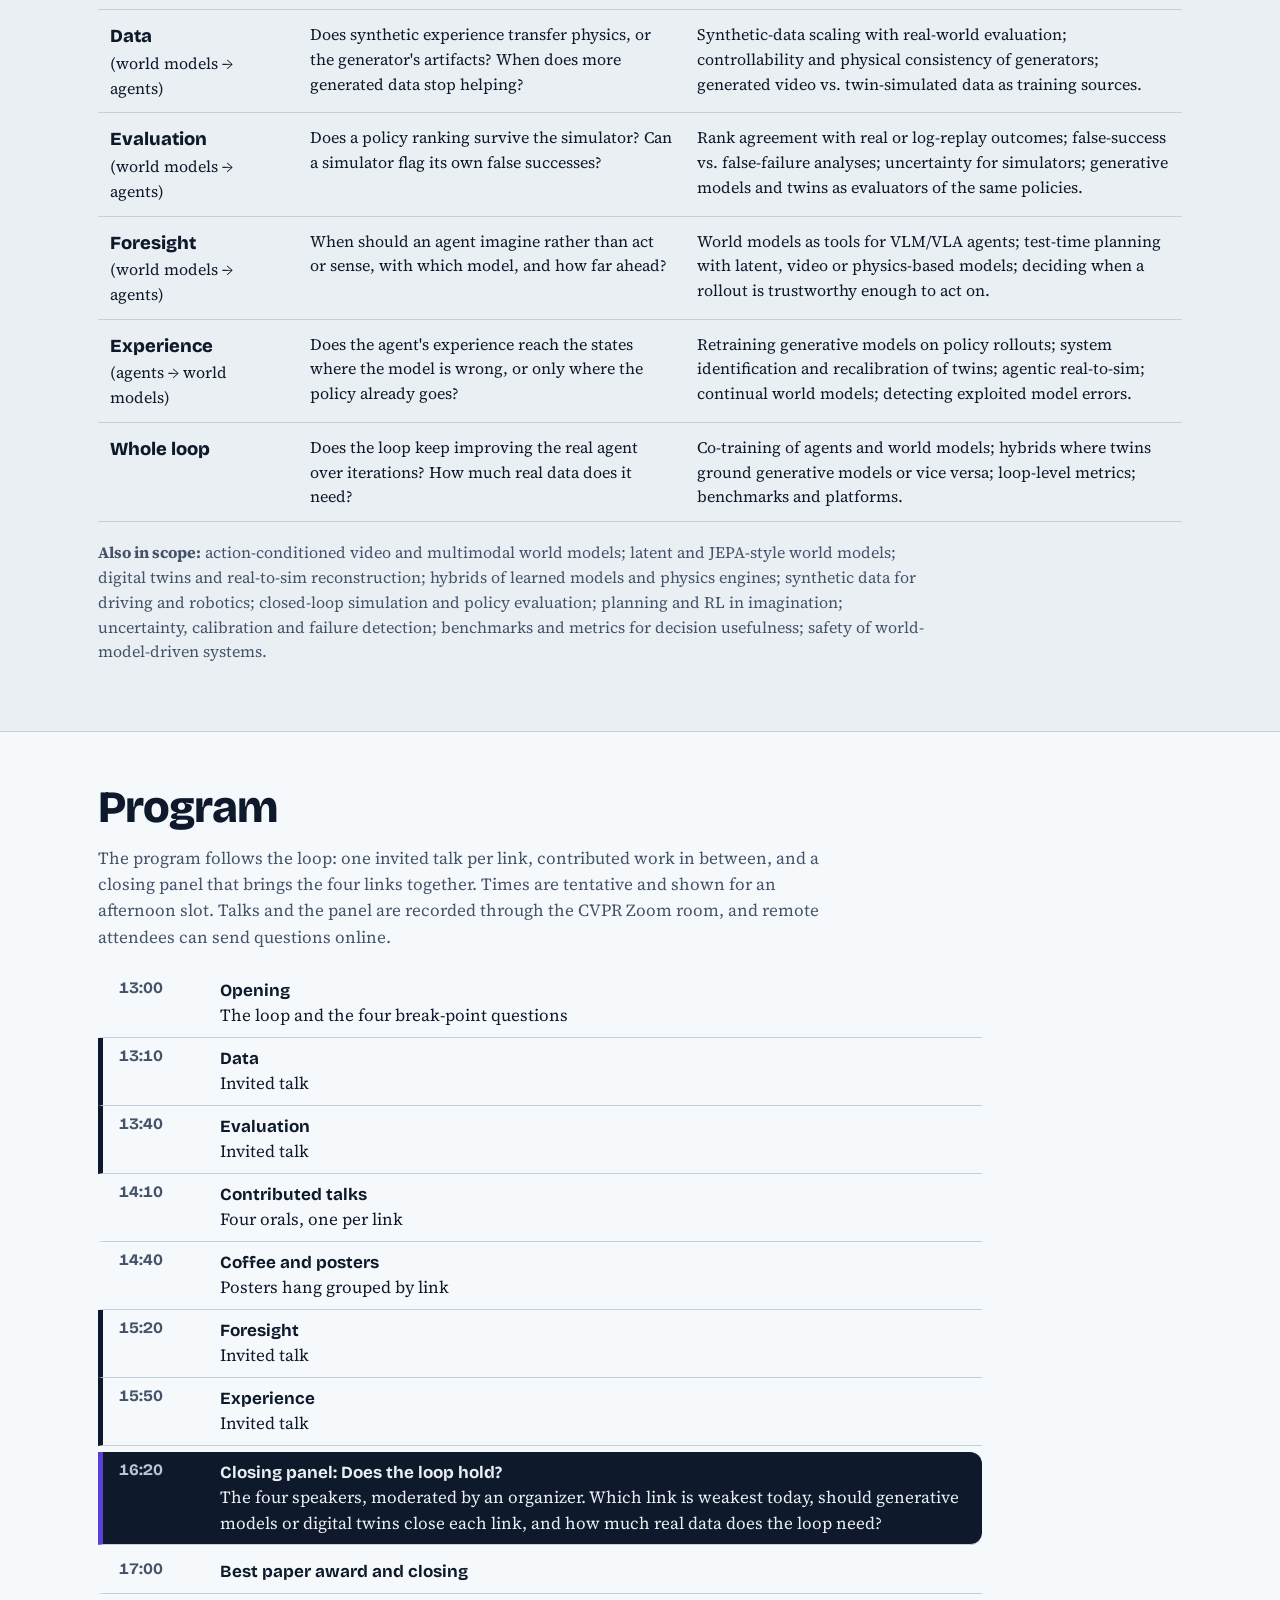
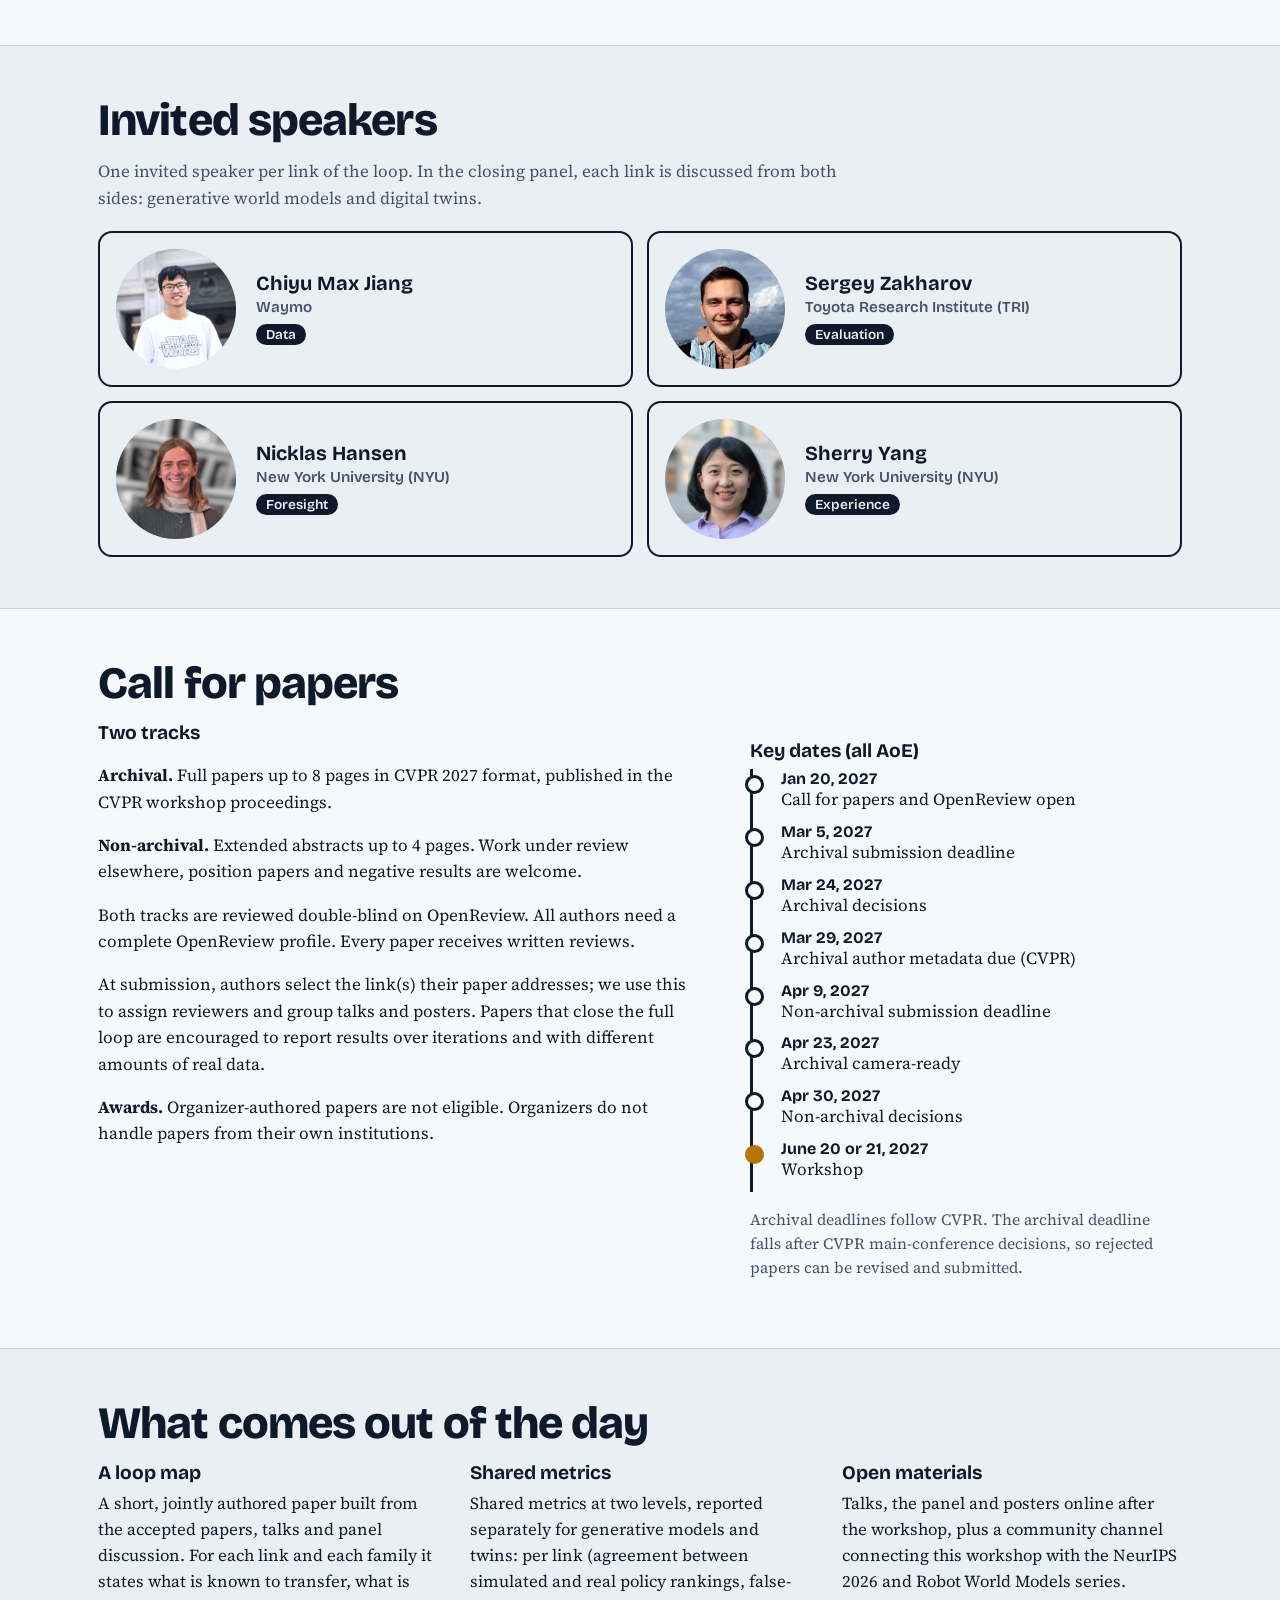
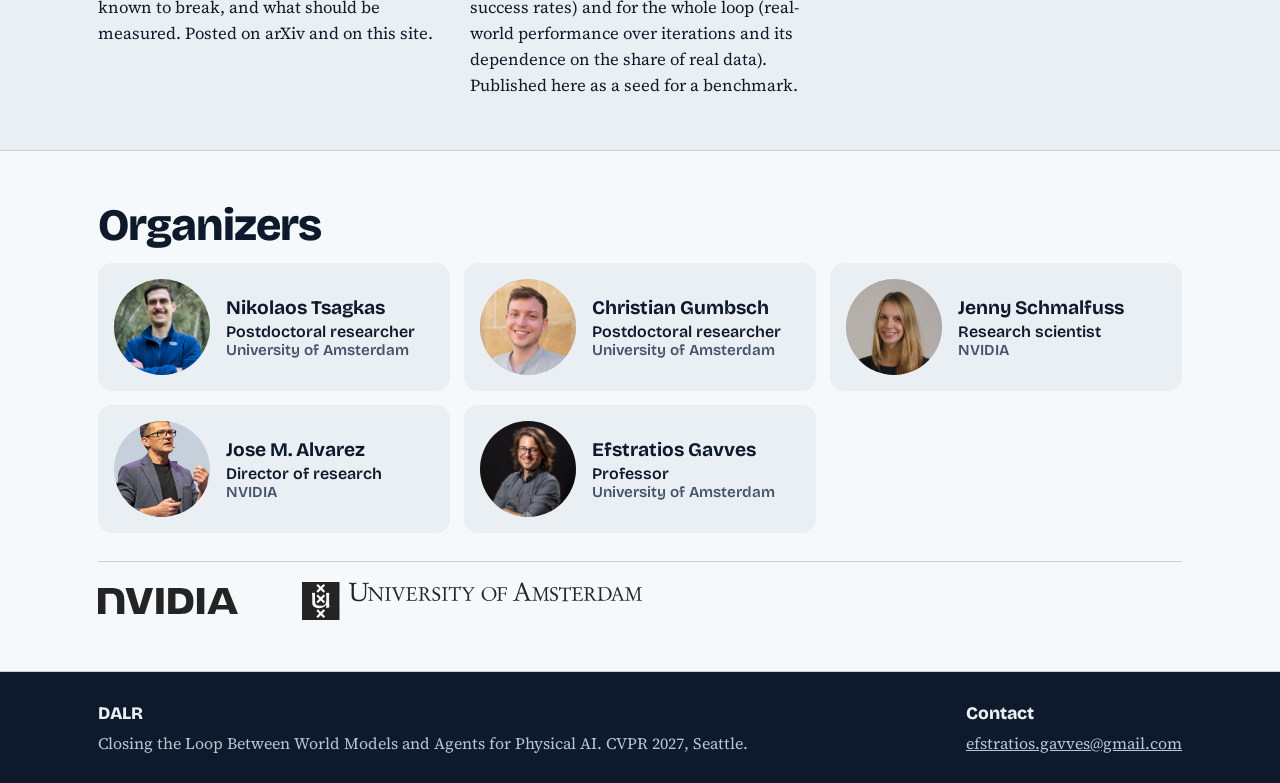
==== commit aaffb861: "Update speakers: add Nicklas Hansen, link labels, loop order Co-Authored-By: Claude Sonnet 5.5 <nore" ====
--- a/index.html
+++ b/index.html
@@ -158,28 +158,38 @@
 
 <section class="wrap" id="speakers">
   <h2>Invited speakers</h2>
-  <p class="intro">Invited speakers cover every link. They alternate between generative world models and digital twins around the loop, and in the closing panel each link is discussed from both sides.</p>
+  <p class="intro">One invited speaker per link of the loop. In the closing panel, each link is discussed from both sides: generative world models and digital twins.</p>
   <div class="speakers">
-    <div class="spk confirmed">
-      <div class="photo" data-initials="SZ"><img src="images/zakharov.jpg" alt="Portrait of Sergey Zakharov" loading="lazy" onerror="this.remove()"></div>
-      <div>
-        <h3><a href="https://zakharos.github.io/">Sergey Zakharov</a></h3>
-        <p class="aff">Toyota Research Institute</p>
-      </div>
-    </div>
     <div class="spk confirmed">
       <div class="photo" data-initials="CJ"><img src="images/jiang.jpg" alt="Portrait of Chiyu Max Jiang" loading="lazy" onerror="this.remove()"></div>
       <div>
         <h3><a href="https://maxjiang93.github.io/">Chiyu Max Jiang</a></h3>
         <p class="aff">Waymo</p>
-      </div>
-    </div>
-    <div class="spk"><div class="photo" data-initials="?"></div><div><p class="nm">To be announced</p></div></div>
+        <p class="tagline">Data</p>
+      </div>
+    </div>
+    <div class="spk confirmed">
+      <div class="photo" data-initials="SZ"><img src="images/zakharov.jpg" alt="Portrait of Sergey Zakharov" loading="lazy" onerror="this.remove()"></div>
+      <div>
+        <h3><a href="https://zakharos.github.io/">Sergey Zakharov</a></h3>
+        <p class="aff">Toyota Research Institute (TRI)</p>
+        <p class="tagline">Evaluation</p>
+      </div>
+    </div>
+    <div class="spk confirmed">
+      <div class="photo" data-initials="NH"><img src="images/hansen.png" alt="Portrait of Nicklas Hansen" loading="lazy" onerror="this.remove()"></div>
+      <div>
+        <h3><a href="https://www.nicklashansen.com/">Nicklas Hansen</a></h3>
+        <p class="aff">New York University (NYU)</p>
+        <p class="tagline">Foresight</p>
+      </div>
+    </div>
     <div class="spk confirmed">
       <div class="photo" data-initials="SY"><img src="images/yang.jpeg" alt="Portrait of Sherry Yang" loading="lazy" onerror="this.remove()"></div>
       <div>
         <h3><a href="https://sherryy.github.io/">Sherry Yang</a></h3>
-        <p class="aff">NYU</p>
+        <p class="aff">New York University (NYU)</p>
+        <p class="tagline">Experience</p>
       </div>
     </div>
   </div>
--- a/style.css
+++ b/style.css
@@ -105,6 +105,7 @@
 .spk h3 a{text-decoration:none}
 .spk h3 a:hover{text-decoration:underline}
 .spk .aff{margin:2px 0 0}
+.spk .tagline{display:inline-block;margin:8px 0 0;padding:2px 10px;border-radius:999px;background:var(--ink);color:var(--mist);font:600 .85rem var(--display)}
 .spk.confirmed{border-style:solid;border-color:var(--ink)}
 
 /* timeline */
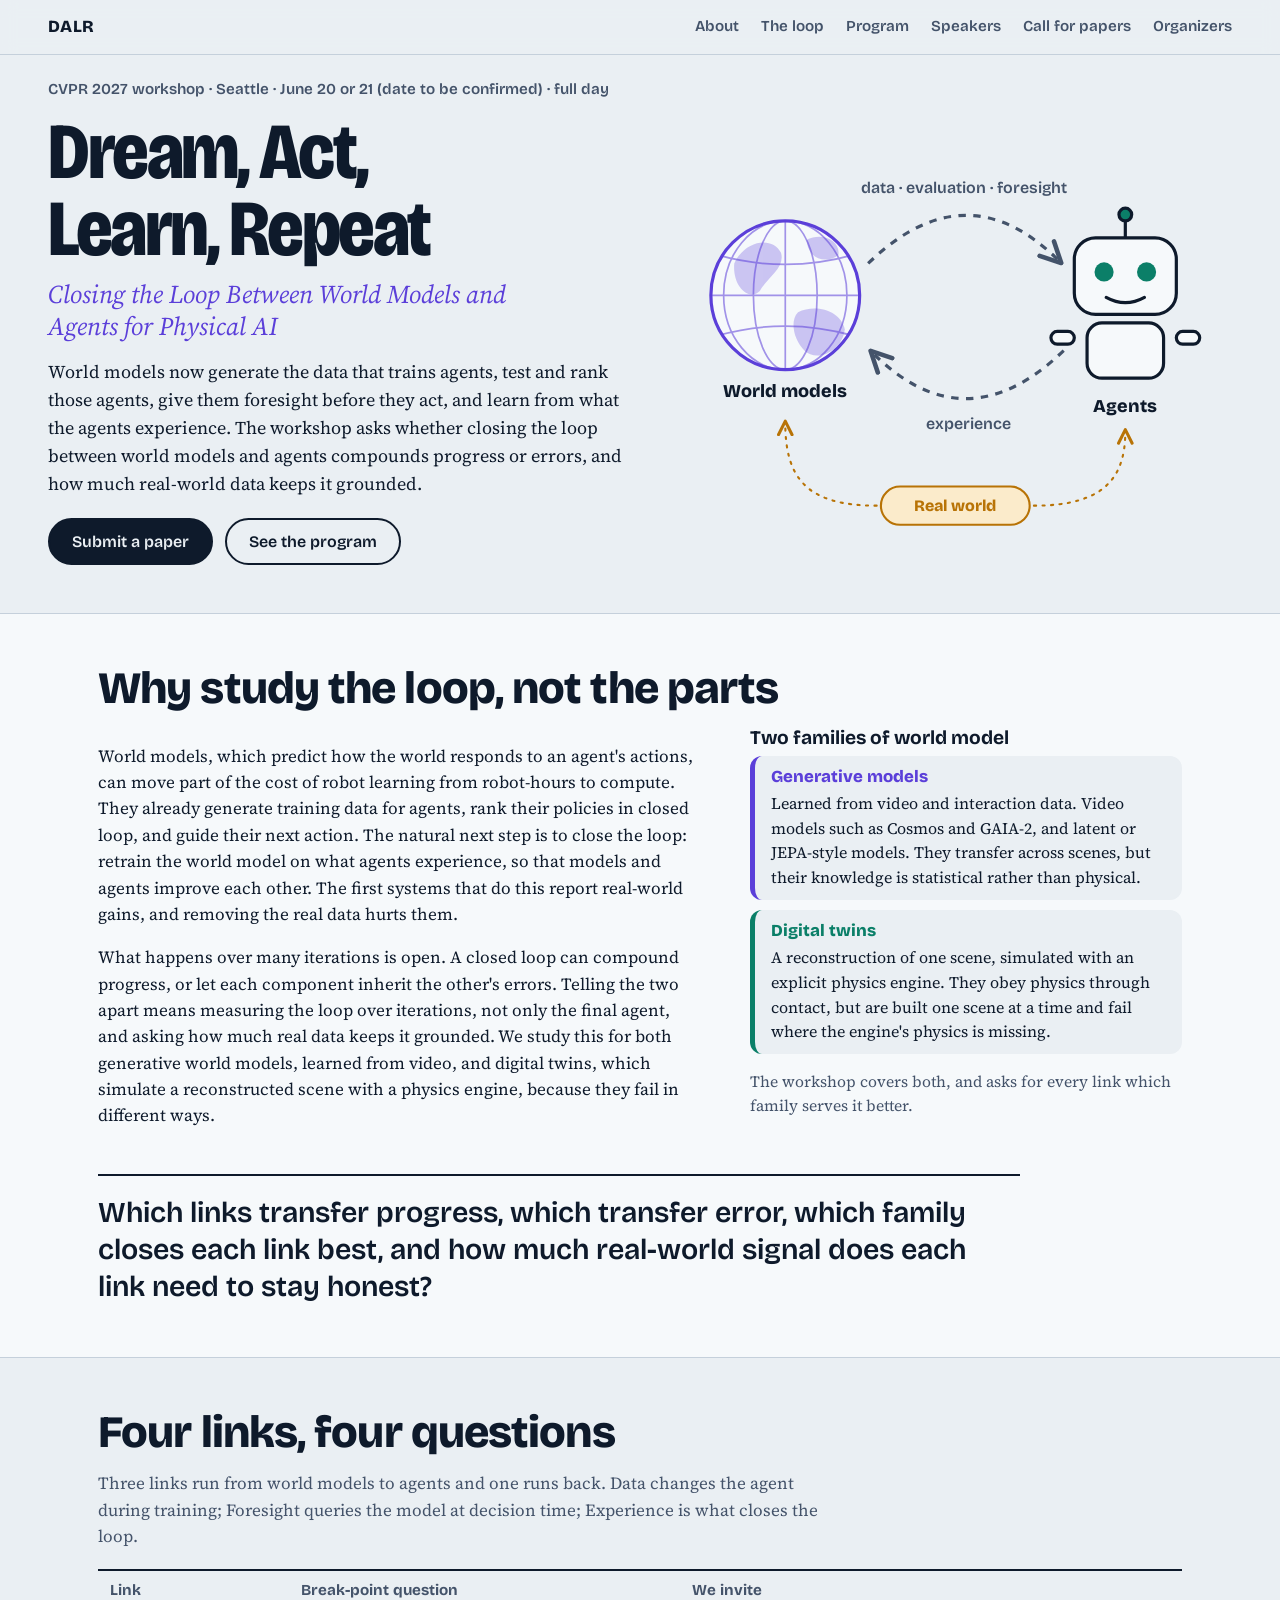
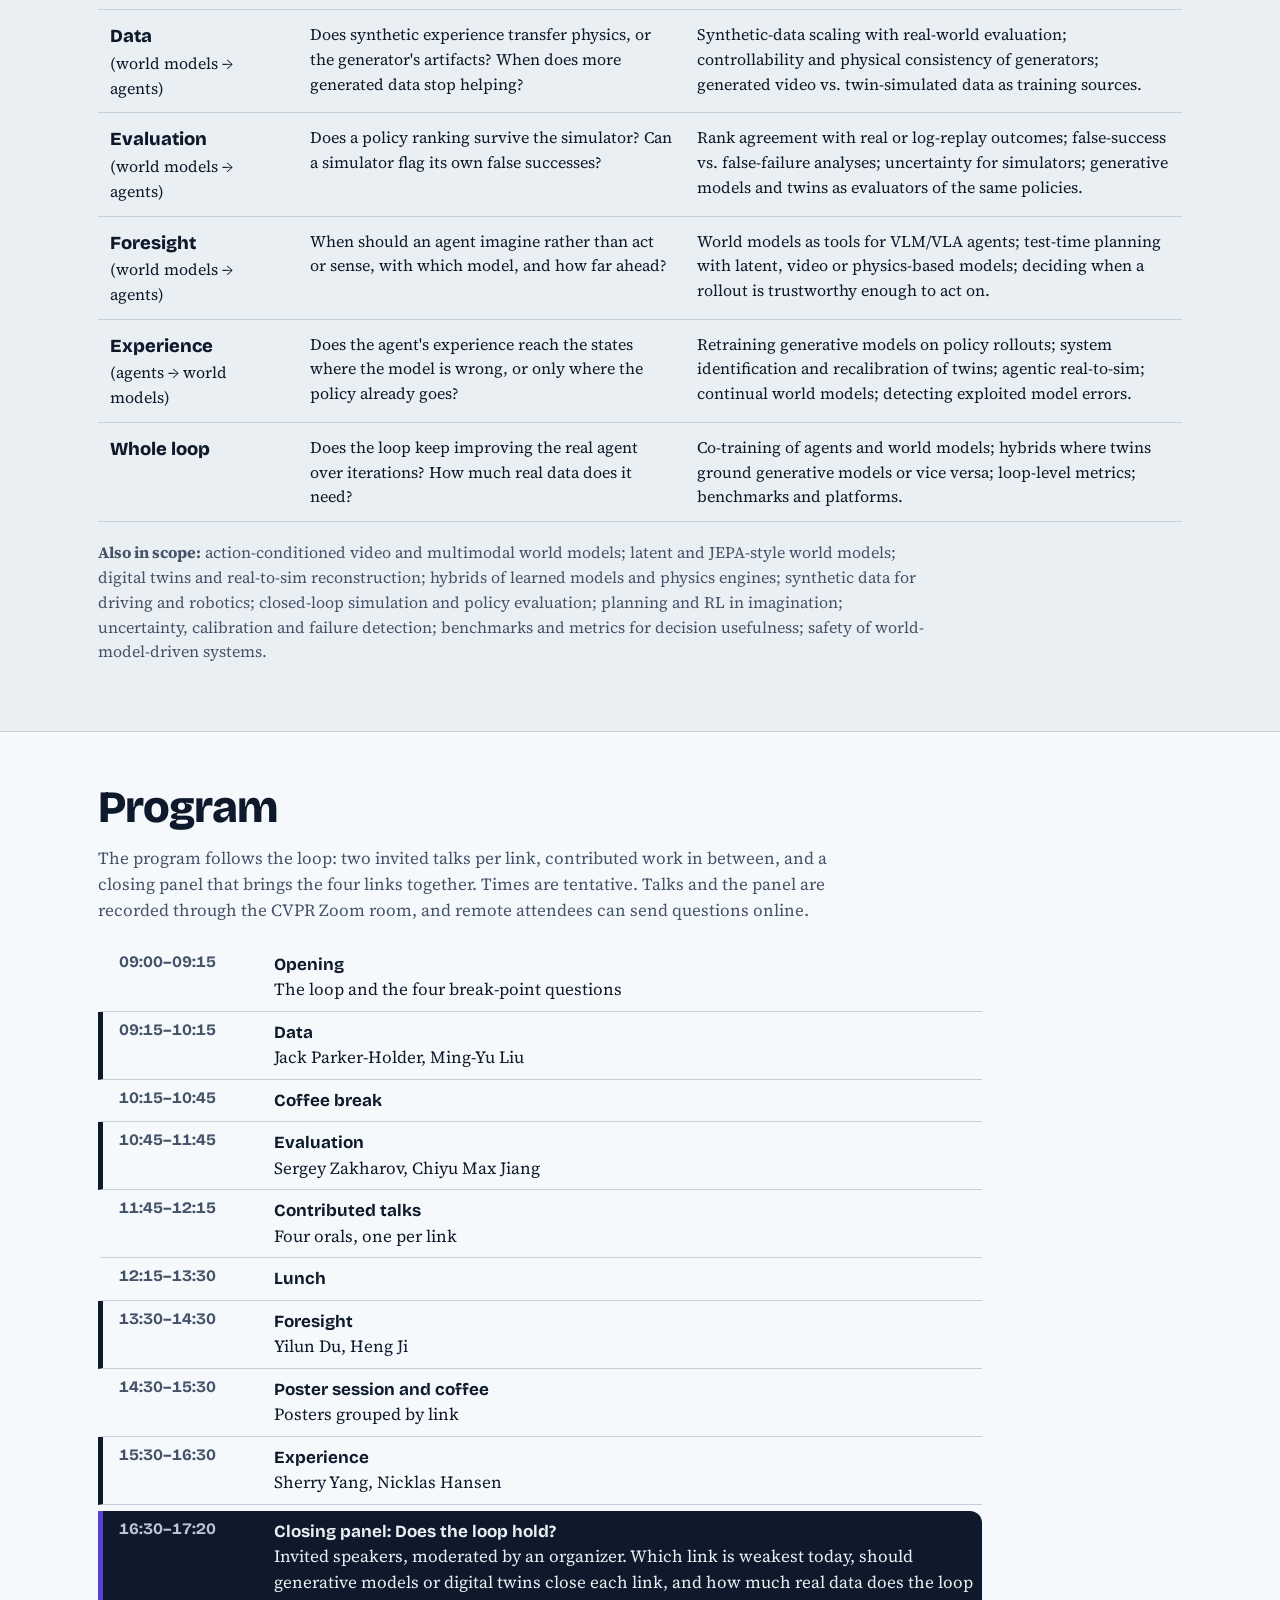
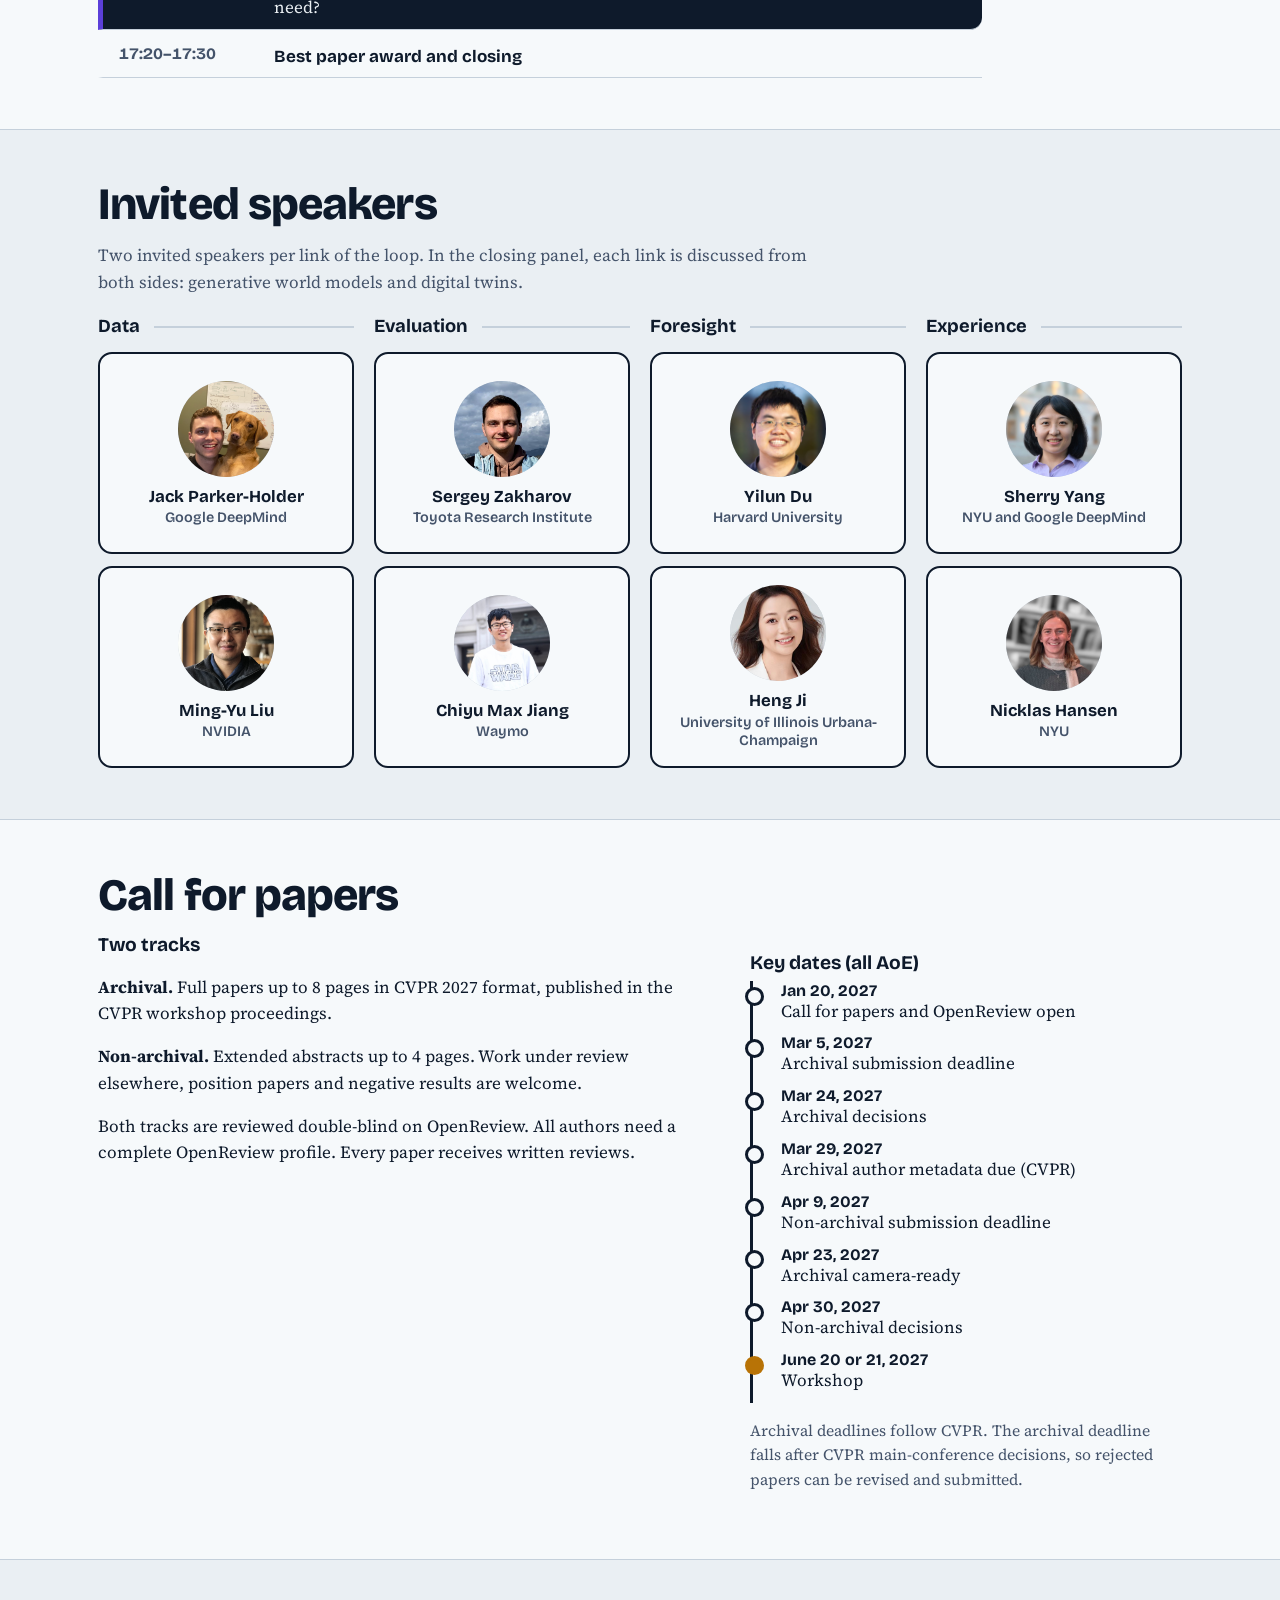
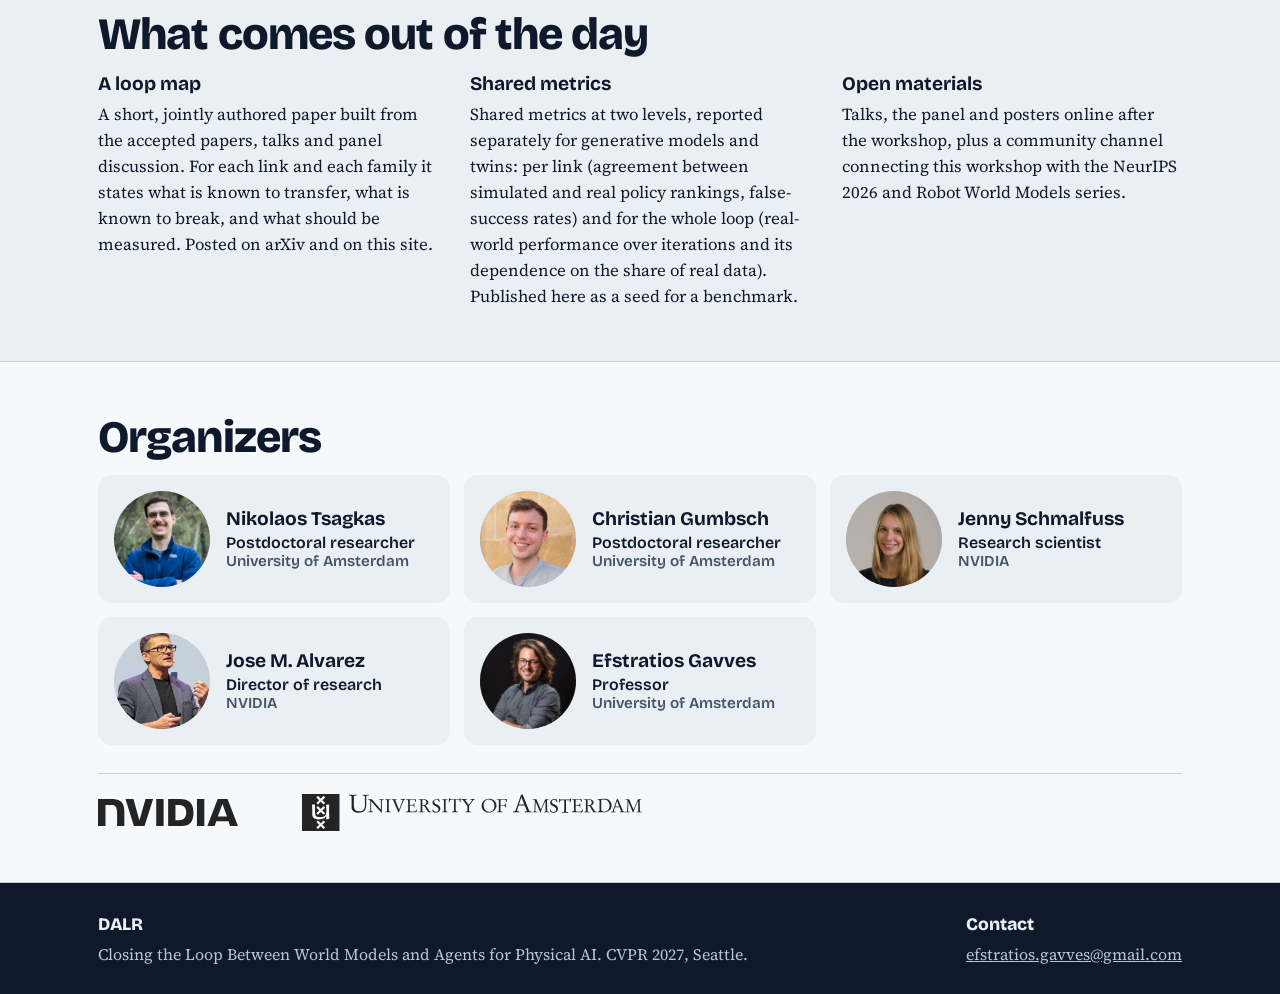
==== commit 32b0881d: "Full-day program, eight grouped speakers, call for papers cleanup Co-Authored-By: Claude Sonnet 5.5 " ====
--- a/index.html
+++ b/index.html
@@ -5,6 +5,16 @@
 <meta name="viewport" content="width=device-width, initial-scale=1">
 <title>DALR: Closing the Loop Between World Models and Agents for Physical AI</title>
 <meta name="description" content="CVPR 2027 workshop on world models and agents for physical AI. Does closing the loop between world models and agents compound progress or errors?">
+<meta property="og:type" content="website">
+<meta property="og:title" content="DALR: Dream, Act, Learn, Repeat">
+<meta property="og:description" content="CVPR 2027 workshop. Closing the Loop Between World Models and Agents for Physical AI.">
+<meta property="og:url" content="https://dalr2027.github.io/">
+<meta property="og:image" content="https://dalr2027.github.io/images/og.png">
+<meta property="og:image:width" content="1200">
+<meta property="og:image:height" content="630">
+<meta property="og:image:alt" content="DALR, Dream, Act, Learn, Repeat, CVPR 2027 workshop, next to the CVPR 2027 Seattle logo">
+<meta name="twitter:card" content="summary_large_image">
+<meta name="twitter:image" content="https://dalr2027.github.io/images/og.png">
 <link rel="preconnect" href="https://fonts.googleapis.com">
 <link rel="preconnect" href="https://fonts.gstatic.com" crossorigin>
 <link href="https://fonts.googleapis.com/css2?family=Bricolage+Grotesque:opsz,wght@12..96,400;12..96,600;12..96,800&family=Source+Serif+4:ital,opsz,wght@0,8..60,400;0,8..60,600;1,8..60,400&display=swap" rel="stylesheet">
@@ -30,7 +40,7 @@
 
 <section class="hero" id="top">
   <div class="hero-text">
-    <p class="venue">CVPR 2027 workshop · Seattle · June 20 or 21 (date to be confirmed) · half day</p>
+    <p class="venue">CVPR 2027 workshop · Seattle · June 20 or 21 (date to be confirmed) · full day</p>
     <h1>Dream, Act, Learn, Repeat</h1>
     <p class="tag">Closing the Loop Between World Models and<br>Agents for Physical&nbsp;AI</p>
     <p class="lede">World models now generate the data that trains agents, test and rank those agents, give them foresight before they act, and learn from what the agents experience. The workshop asks whether closing the loop between world models and agents compounds progress or errors, and how much real-world data keeps it grounded.</p>
@@ -141,57 +151,103 @@
 <section class="band" id="program">
   <div class="wrap">
     <h2>Program</h2>
-    <p class="intro">The program follows the loop: one invited talk per link, contributed work in between, and a closing panel that brings the four links together. Times are tentative and shown for an afternoon slot. Talks and the panel are recorded through the CVPR Zoom room, and remote attendees can send questions online.</p>
+    <p class="intro">The program follows the loop: two invited talks per link, contributed work in between, and a closing panel that brings the four links together. Times are tentative. Talks and the panel are recorded through the CVPR Zoom room, and remote attendees can send questions online.</p>
     <ol class="sched">
-      <li><time>13:00</time><div><b>Opening</b> The loop and the four break-point questions</div></li>
-      <li class="l1"><time>13:10</time><div><b>Data</b> Invited talk</div></li>
-      <li class="l2"><time>13:40</time><div><b>Evaluation</b> Invited talk</div></li>
-      <li><time>14:10</time><div><b>Contributed talks</b> Four orals, one per link</div></li>
-      <li><time>14:40</time><div><b>Coffee and posters</b> Posters hang grouped by link</div></li>
-      <li class="l3"><time>15:20</time><div><b>Foresight</b> Invited talk</div></li>
-      <li class="l4"><time>15:50</time><div><b>Experience</b> Invited talk</div></li>
-      <li class="panel"><time>16:20</time><div><b>Closing panel: Does the loop hold?</b> The four speakers, moderated by an organizer. Which link is weakest today, should generative models or digital twins close each link, and how much real data does the loop need?</div></li>
-      <li><time>17:00</time><div><b>Best paper award and closing</b></div></li>
+      <li><time>09:00–09:15</time><div><b>Opening</b> The loop and the four break-point questions</div></li>
+      <li class="l1"><time>09:15–10:15</time><div><b>Data</b> Jack Parker-Holder, Ming-Yu Liu</div></li>
+      <li><time>10:15–10:45</time><div><b>Coffee break</b></div></li>
+      <li class="l2"><time>10:45–11:45</time><div><b>Evaluation</b> Sergey Zakharov, Chiyu Max Jiang</div></li>
+      <li><time>11:45–12:15</time><div><b>Contributed talks</b> Four orals, one per link</div></li>
+      <li><time>12:15–13:30</time><div><b>Lunch</b></div></li>
+      <li class="l3"><time>13:30–14:30</time><div><b>Foresight</b> Yilun Du, Heng Ji</div></li>
+      <li><time>14:30–15:30</time><div><b>Poster session and coffee</b> Posters grouped by link</div></li>
+      <li class="l4"><time>15:30–16:30</time><div><b>Experience</b> Sherry Yang, Nicklas Hansen</div></li>
+      <li class="panel"><time>16:30–17:20</time><div><b>Closing panel: Does the loop hold?</b> Invited speakers, moderated by an organizer. Which link is weakest today, should generative models or digital twins close each link, and how much real data does the loop need?</div></li>
+      <li><time>17:20–17:30</time><div><b>Best paper award and closing</b></div></li>
     </ol>
   </div>
 </section>
 
 <section class="wrap" id="speakers">
   <h2>Invited speakers</h2>
-  <p class="intro">One invited speaker per link of the loop. In the closing panel, each link is discussed from both sides: generative world models and digital twins.</p>
-  <div class="speakers">
-    <div class="spk confirmed">
-      <div class="photo" data-initials="CJ"><img src="images/jiang.jpg" alt="Portrait of Chiyu Max Jiang" loading="lazy" onerror="this.remove()"></div>
-      <div>
-        <h3><a href="https://maxjiang93.github.io/">Chiyu Max Jiang</a></h3>
-        <p class="aff">Waymo</p>
-        <p class="tagline">Data</p>
-      </div>
-    </div>
-    <div class="spk confirmed">
-      <div class="photo" data-initials="SZ"><img src="images/zakharov.jpg" alt="Portrait of Sergey Zakharov" loading="lazy" onerror="this.remove()"></div>
-      <div>
-        <h3><a href="https://zakharos.github.io/">Sergey Zakharov</a></h3>
-        <p class="aff">Toyota Research Institute (TRI)</p>
-        <p class="tagline">Evaluation</p>
-      </div>
-    </div>
-    <div class="spk confirmed">
-      <div class="photo" data-initials="NH"><img src="images/hansen.png" alt="Portrait of Nicklas Hansen" loading="lazy" onerror="this.remove()"></div>
-      <div>
-        <h3><a href="https://www.nicklashansen.com/">Nicklas Hansen</a></h3>
-        <p class="aff">New York University (NYU)</p>
-        <p class="tagline">Foresight</p>
-      </div>
-    </div>
-    <div class="spk confirmed">
-      <div class="photo" data-initials="SY"><img src="images/yang.jpeg" alt="Portrait of Sherry Yang" loading="lazy" onerror="this.remove()"></div>
-      <div>
-        <h3><a href="https://sherryy.github.io/">Sherry Yang</a></h3>
-        <p class="aff">New York University (NYU)</p>
-        <p class="tagline">Experience</p>
-      </div>
-    </div>
+  <p class="intro">Two invited speakers per link of the loop. In the closing panel, each link is discussed from both sides: generative world models and digital twins.</p>
+  <div class="groups">
+  <div class="spk-group">
+    <h3 class="grp">Data</h3>
+    <div class="speakers">
+        <div class="spk confirmed">
+        <div class="photo" data-initials="JP"><img src="images/parker-holder.png" alt="Portrait of Jack Parker-Holder" loading="lazy" onerror="this.remove()"></div>
+        <div>
+          <h3><a href="https://jparkerholder.github.io/" target="_blank" rel="noopener">Jack Parker-Holder</a></h3>
+          <p class="aff">Google DeepMind</p>
+        </div>
+      </div>
+        <div class="spk confirmed">
+        <div class="photo" data-initials="ML"><img src="images/mingyu.jpg" alt="Portrait of Ming-Yu Liu" loading="lazy" onerror="this.remove()"></div>
+        <div>
+          <h3><a href="https://research.nvidia.com/person/ming-yu-liu" target="_blank" rel="noopener">Ming-Yu Liu</a></h3>
+          <p class="aff">NVIDIA</p>
+        </div>
+      </div>
+    </div>
+  </div>
+  <div class="spk-group">
+    <h3 class="grp">Evaluation</h3>
+    <div class="speakers">
+        <div class="spk confirmed">
+        <div class="photo" data-initials="SZ"><img src="images/zakharov.jpg" alt="Portrait of Sergey Zakharov" loading="lazy" onerror="this.remove()"></div>
+        <div>
+          <h3><a href="https://zakharos.github.io/" target="_blank" rel="noopener">Sergey Zakharov</a></h3>
+          <p class="aff">Toyota Research Institute</p>
+        </div>
+      </div>
+        <div class="spk confirmed">
+        <div class="photo" data-initials="CJ"><img src="images/jiang.jpg" alt="Portrait of Chiyu Max Jiang" loading="lazy" onerror="this.remove()"></div>
+        <div>
+          <h3><a href="https://maxjiang.ml/" target="_blank" rel="noopener">Chiyu Max Jiang</a></h3>
+          <p class="aff">Waymo</p>
+        </div>
+      </div>
+    </div>
+  </div>
+  <div class="spk-group">
+    <h3 class="grp">Foresight</h3>
+    <div class="speakers">
+        <div class="spk confirmed">
+        <div class="photo" data-initials="YD"><img src="images/du.jpg" alt="Portrait of Yilun Du" loading="lazy" onerror="this.remove()"></div>
+        <div>
+          <h3><a href="https://yilundu.github.io/" target="_blank" rel="noopener">Yilun Du</a></h3>
+          <p class="aff">Harvard University</p>
+        </div>
+      </div>
+        <div class="spk confirmed">
+        <div class="photo" data-initials="HJ"><img src="images/ji.jpeg" alt="Portrait of Heng Ji" loading="lazy" onerror="this.remove()"></div>
+        <div>
+          <h3><a href="https://blender.cs.illinois.edu/hengji.html" target="_blank" rel="noopener">Heng Ji</a></h3>
+          <p class="aff">University of Illinois Urbana-Champaign</p>
+        </div>
+      </div>
+    </div>
+  </div>
+  <div class="spk-group">
+    <h3 class="grp">Experience</h3>
+    <div class="speakers">
+        <div class="spk confirmed">
+        <div class="photo" data-initials="SY"><img src="images/yang.jpeg" alt="Portrait of Sherry Yang" loading="lazy" onerror="this.remove()"></div>
+        <div>
+          <h3><a href="https://sherryy.github.io/" target="_blank" rel="noopener">Sherry Yang</a></h3>
+          <p class="aff">NYU and Google DeepMind</p>
+        </div>
+      </div>
+        <div class="spk confirmed">
+        <div class="photo" data-initials="NH"><img src="images/hansen.png" alt="Portrait of Nicklas Hansen" loading="lazy" onerror="this.remove()"></div>
+        <div>
+          <h3><a href="https://www.nicklashansen.com/" target="_blank" rel="noopener">Nicklas Hansen</a></h3>
+          <p class="aff">NYU</p>
+        </div>
+      </div>
+    </div>
+  </div>
   </div>
 </section>
 
@@ -204,8 +260,6 @@
         <p><b>Archival.</b> Full papers up to 8 pages in CVPR 2027 format, published in the CVPR workshop proceedings.</p>
         <p><b>Non-archival.</b> Extended abstracts up to 4 pages. Work under review elsewhere, position papers and negative results are welcome.</p>
         <p>Both tracks are reviewed double-blind on OpenReview. All authors need a complete OpenReview profile. Every paper receives written reviews.</p>
-        <p>At submission, authors select the link(s) their paper addresses; we use this to assign reviewers and group talks and posters. Papers that close the full loop are encouraged to report results over iterations and with different amounts of real data.</p>
-        <p><b>Awards.</b> Organizer-authored papers are not eligible. Organizers do not handle papers from their own institutions.</p>
       </div>
       <aside>
         <h3>Key dates (all AoE)</h3>
--- a/style.css
+++ b/style.css
@@ -87,8 +87,8 @@
 
 /* schedule */
 .sched{list-style:none;padding:0;margin:0;max-width:52em}
-.sched li{display:grid;grid-template-columns:5em 1fr;gap:16px;padding:8px 0 8px 16px;border-bottom:1px solid var(--rule);border-left:5px solid transparent;line-height:1.5}
-.sched time{font:700 1rem var(--display);font-variant-numeric:tabular-nums;color:var(--ink-2)}
+.sched li{display:grid;grid-template-columns:8.2em 1fr;gap:16px;padding:8px 0 8px 16px;border-bottom:1px solid var(--rule);border-left:5px solid transparent;line-height:1.5}
+.sched time{white-space:nowrap;font:700 1rem var(--display);font-variant-numeric:tabular-nums;color:var(--ink-2)}
 .sched b{font-family:var(--display);font-weight:700;display:block}
 .sched .l1,.sched .l2,.sched .l3,.sched .l4{border-left-color:var(--ink)}
 .sched .panel{background:var(--ink);color:var(--mist);border-radius:0 12px 12px 0;border-left-color:var(--gen);margin-block:6px}
@@ -125,7 +125,7 @@
 .orgs article{background:var(--mist);border-radius:14px;padding:16px;display:grid;grid-template-columns:96px 1fr;gap:16px;align-items:center}
 .photo{position:relative;width:96px;height:96px;border-radius:50%;overflow:hidden;background:var(--rule);display:grid;place-items:center}
 .photo::before{content:attr(data-initials);font:800 1.6rem var(--display);color:var(--ink-2)}
-.photo img{position:absolute;inset:0;width:100%;height:100%;object-fit:cover}
+.photo img{position:absolute;inset:0;width:100%;height:100%;object-fit:cover;object-position:center 25%}
 .orgs h3{margin:0}
 .role{font:600 1rem var(--display);margin:2px 0 0}
 .aff{font:600 .95rem var(--display);color:var(--ink-2);margin:0}
@@ -148,7 +148,7 @@
 @media (max-width:520px){
   .orgs article{grid-template-columns:72px 1fr}
   .photo{width:72px;height:72px}
-  .sched li{grid-template-columns:3.6em 1fr}
+  .sched li{grid-template-columns:1fr;gap:2px}
 }
 @media (prefers-reduced-motion:reduce){
   html{scroll-behavior:auto}
@@ -173,3 +173,25 @@
   .spk{grid-template-columns:84px 1fr}
   .spk .photo{width:84px;height:84px}
 }
+
+.spk-group{margin-top:22px}
+.spk-group:first-of-type{margin-top:0}
+.spk-group .grp{display:flex;align-items:center;gap:14px;margin:0 0 10px;font-size:1.15rem}
+.spk-group .grp::after{content:"";flex:1;height:2px;background:var(--rule)}
+
+/* speakers: circles, no boxes */
+.groups{display:grid;grid-template-columns:repeat(4,minmax(0,1fr));gap:24px 20px}
+.spk-group,.spk-group:first-of-type{margin-top:0}
+.spk-group .grp{margin-bottom:14px}
+.spk-group .speakers{grid-template-columns:1fr;gap:12px}
+.spk-group .spk,.spk-group .spk.confirmed{border:2px solid var(--ink);background:var(--paper);padding:16px 12px 14px;border-radius:14px;display:flex;flex-direction:column;align-items:center;justify-content:center;text-align:center;gap:10px;min-height:202px}
+.spk-group .spk .photo{width:96px;height:96px}
+.spk-group .spk .photo::before{font-size:1.6rem}
+.spk-group .spk h3{font-size:1.05rem;line-height:1.2}
+.spk-group .spk .aff{font-size:.9rem;line-height:1.3}
+@media (max-width:1100px){.groups{grid-template-columns:repeat(2,minmax(0,1fr))}}
+@media (max-width:560px){
+  .groups{grid-template-columns:1fr}
+  .spk-group .spk,.spk-group .spk.confirmed{flex-direction:row;justify-content:flex-start;text-align:left;gap:14px;padding:14px;min-height:0}
+  .spk-group .spk .photo{width:72px;height:72px;flex:none}
+}
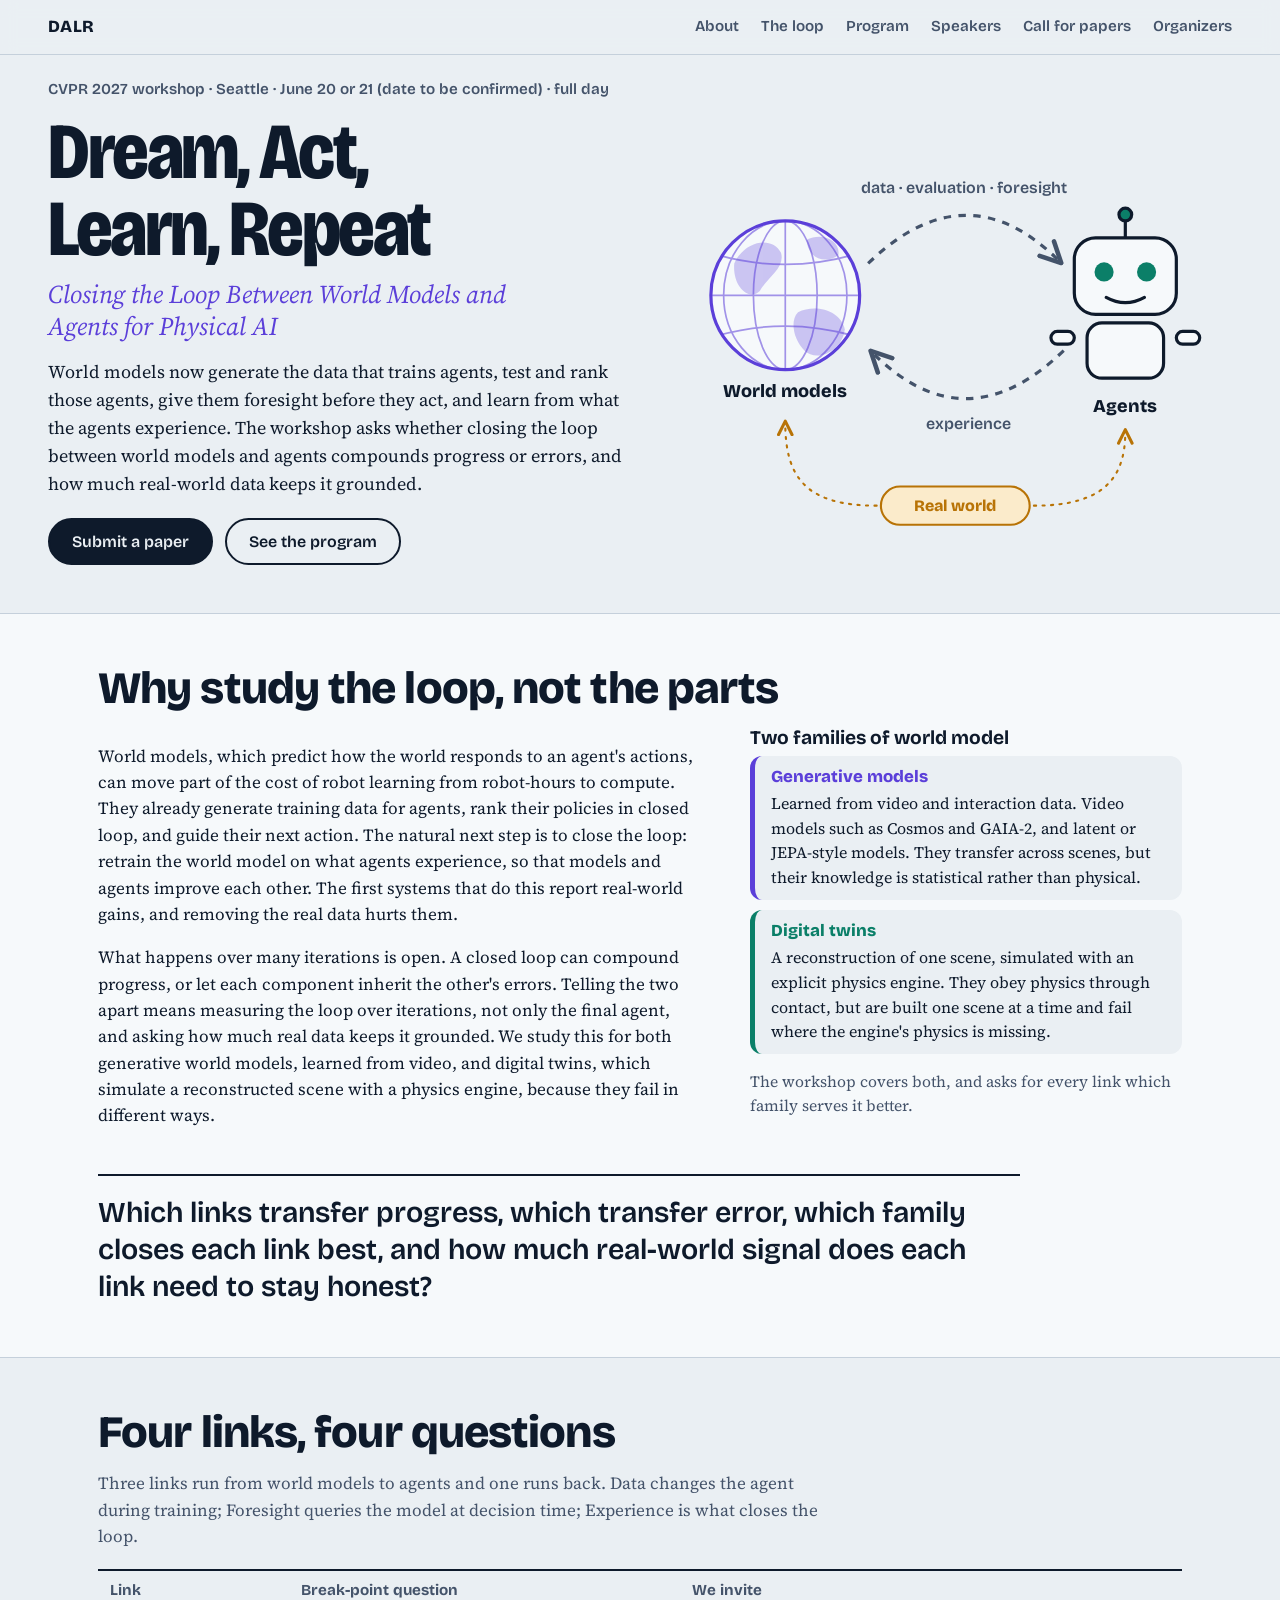
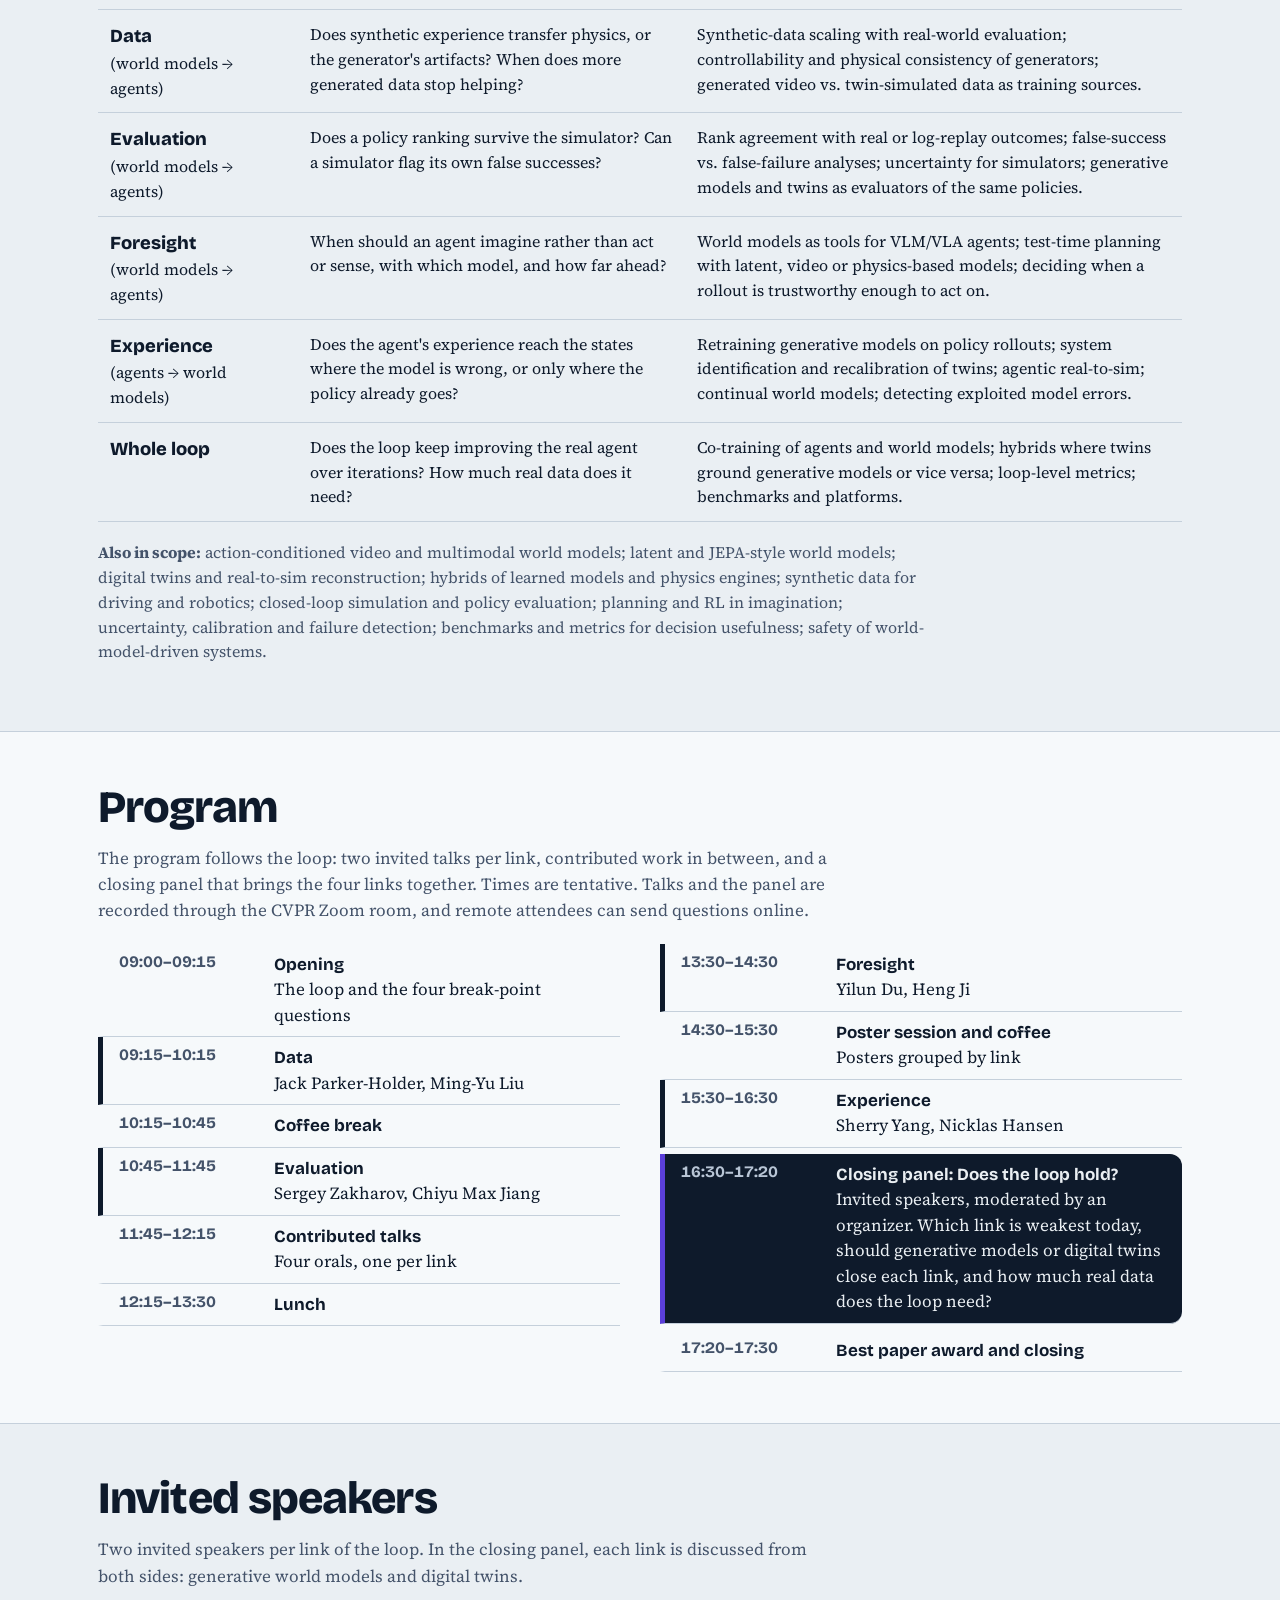
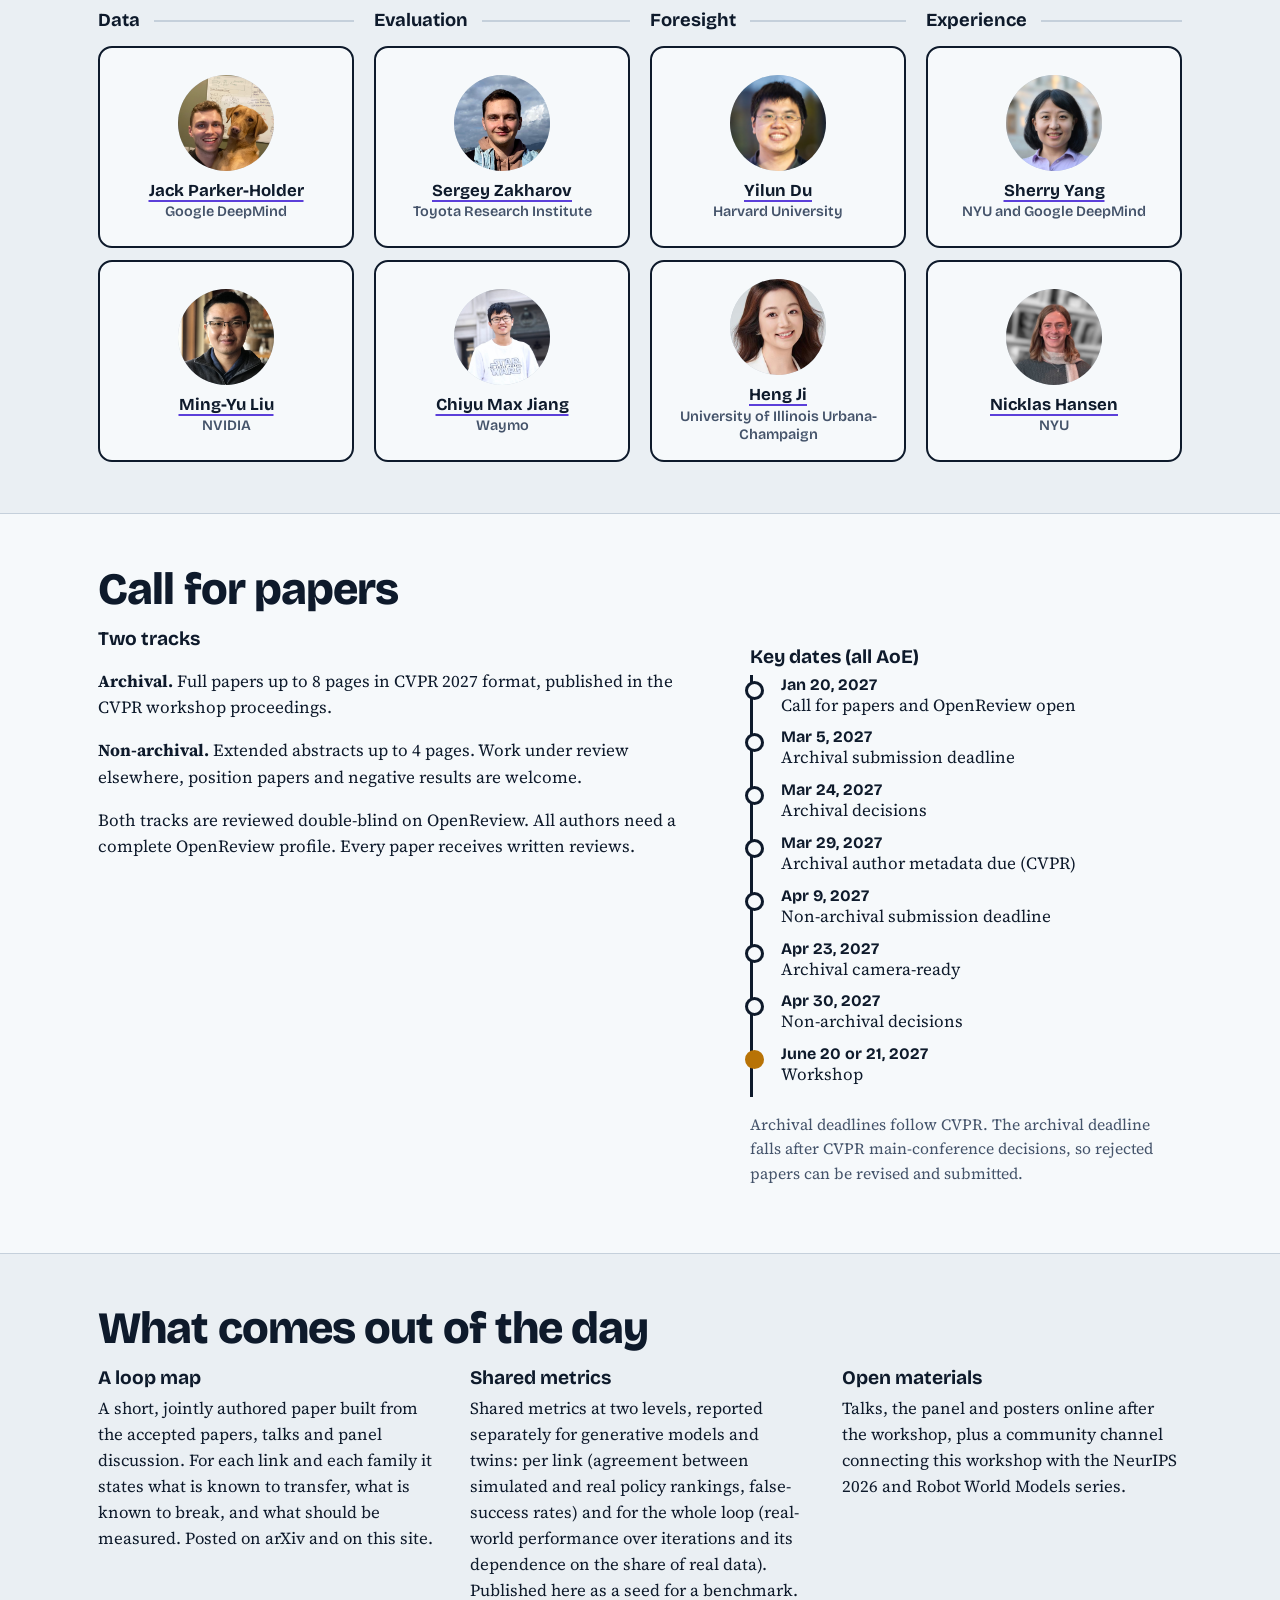
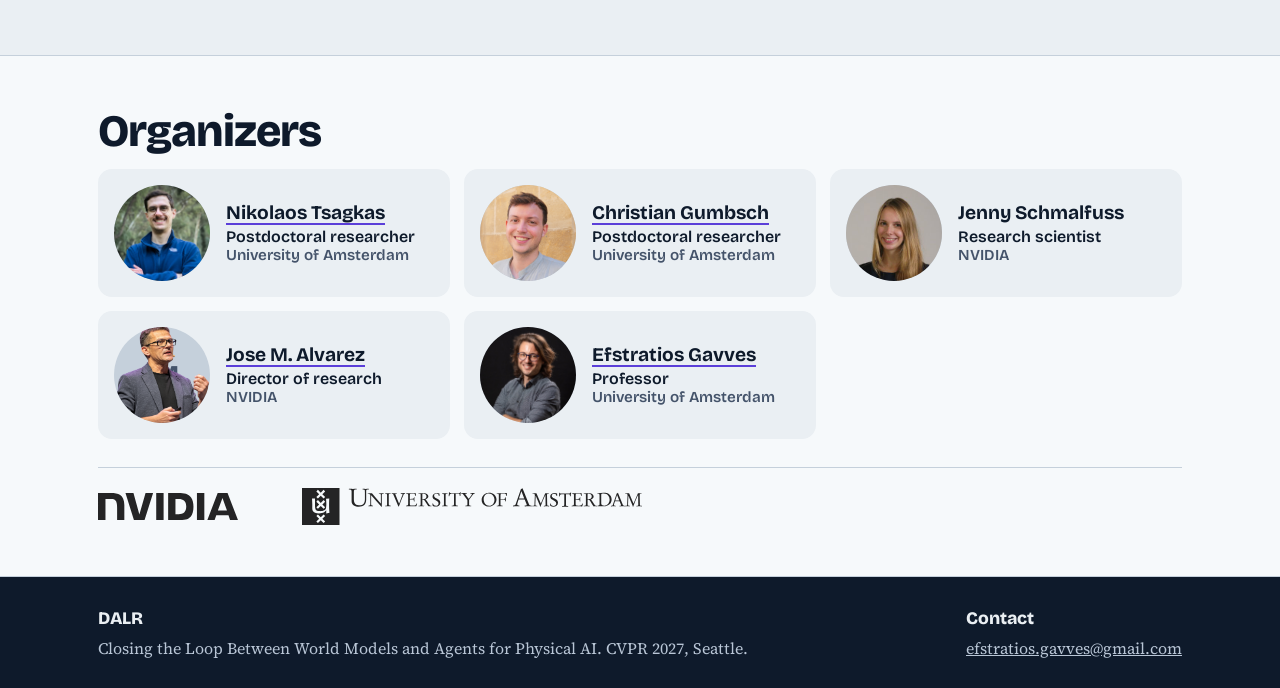
==== commit 2cf4f5d8: "Link organizers and speakers, hover highlight, two-column schedule Co-Authored-By: Claude Sonnet 5.5" ====
--- a/index.html
+++ b/index.html
@@ -295,7 +295,7 @@
       <article>
         <div class="photo" data-initials="NT"><img src="images/tsagkas.jpg" alt="Portrait of Nikolaos Tsagkas" loading="lazy" onerror="this.remove()"></div>
         <div>
-          <h3>Nikolaos Tsagkas</h3>
+          <h3><a href="https://tsagkas.github.io" target="_blank" rel="noopener">Nikolaos Tsagkas</a></h3>
           <p class="role">Postdoctoral researcher</p>
           <p class="aff">University of Amsterdam</p>
         </div>
@@ -303,7 +303,7 @@
       <article>
         <div class="photo" data-initials="CG"><img src="images/gumbsh.png" alt="Portrait of Christian Gumbsch" loading="lazy" onerror="this.remove()"></div>
         <div>
-          <h3>Christian Gumbsch</h3>
+          <h3><a href="https://cgumbsch.github.io" target="_blank" rel="noopener">Christian Gumbsch</a></h3>
           <p class="role">Postdoctoral researcher</p>
           <p class="aff">University of Amsterdam</p>
         </div>
@@ -319,7 +319,7 @@
       <article>
         <div class="photo" data-initials="JM"><img src="images/alvarez.png" alt="Portrait of Jose M. Alvarez" loading="lazy" onerror="this.remove()"></div>
         <div>
-          <h3>Jose M. Alvarez</h3>
+          <h3><a href="https://alvarezlopezjosem.github.io" target="_blank" rel="noopener">Jose M. Alvarez</a></h3>
           <p class="role">Director of research</p>
           <p class="aff">NVIDIA</p>
         </div>
@@ -327,7 +327,7 @@
       <article>
         <div class="photo" data-initials="EG"><img src="images/gavves.jpeg" alt="Portrait of Efstratios Gavves" loading="lazy" onerror="this.remove()"></div>
         <div>
-          <h3>Efstratios Gavves</h3>
+          <h3><a href="https://egavves.github.io" target="_blank" rel="noopener">Efstratios Gavves</a></h3>
           <p class="role">Professor</p>
           <p class="aff">University of Amsterdam</p>
         </div>
--- a/style.css
+++ b/style.css
@@ -86,7 +86,8 @@
 .topics{max-width:52em;margin-top:18px;color:var(--ink-2);font-size:1rem}
 
 /* schedule */
-.sched{list-style:none;padding:0;margin:0;max-width:52em}
+.sched{list-style:none;padding:0;margin:0;columns:2;column-gap:40px}
+.sched li{break-inside:avoid}
 .sched li{display:grid;grid-template-columns:8.2em 1fr;gap:16px;padding:8px 0 8px 16px;border-bottom:1px solid var(--rule);border-left:5px solid transparent;line-height:1.5}
 .sched time{white-space:nowrap;font:700 1rem var(--display);font-variant-numeric:tabular-nums;color:var(--ink-2)}
 .sched b{font-family:var(--display);font-weight:700;display:block}
@@ -195,3 +196,27 @@
   .spk-group .spk,.spk-group .spk.confirmed{flex-direction:row;justify-content:flex-start;text-align:left;gap:14px;padding:14px;min-height:0}
   .spk-group .spk .photo{width:72px;height:72px;flex:none}
 }
+
+/* speaker links: visible and clickable across the whole card */
+.spk{position:relative}
+.spk h3 a{text-decoration:underline;text-decoration-thickness:1.5px;text-underline-offset:4px;text-decoration-color:var(--gen)}
+.spk h3 a::after{content:"";position:absolute;inset:0;border-radius:inherit}
+.spk h3 a:hover{text-decoration-thickness:2.5px}
+.spk:has(h3 a:hover){border-color:var(--gen);background:#fff}
+.spk h3 a:focus-visible{outline:none}
+.spk:has(h3 a:focus-visible){outline:3px solid var(--gen);outline-offset:3px}
+
+/* organizer links */
+.orgs article{position:relative}
+.orgs h3 a{text-decoration:underline;text-decoration-thickness:1.5px;text-underline-offset:4px;text-decoration-color:var(--gen)}
+.orgs h3 a::after{content:"";position:absolute;inset:0;border-radius:inherit}
+.orgs h3 a:hover{text-decoration-thickness:2.5px}
+.orgs article:has(h3 a:hover){background:#fff;box-shadow:inset 0 0 0 2px var(--gen)}
+.orgs h3 a:focus-visible{outline:none}
+.orgs article:has(h3 a:focus-visible){outline:3px solid var(--gen);outline-offset:3px}
+
+@media (max-width:900px){.sched{columns:1}}
+/* speaker hover matches organizers */
+.spk-group .spk.confirmed:has(h3 a:hover){border-color:var(--gen);background:#fff;box-shadow:inset 0 0 0 2px var(--gen)}
+.sched li:nth-child(7){break-before:column}
+@media (max-width:900px){.sched li:nth-child(7){break-before:auto}}
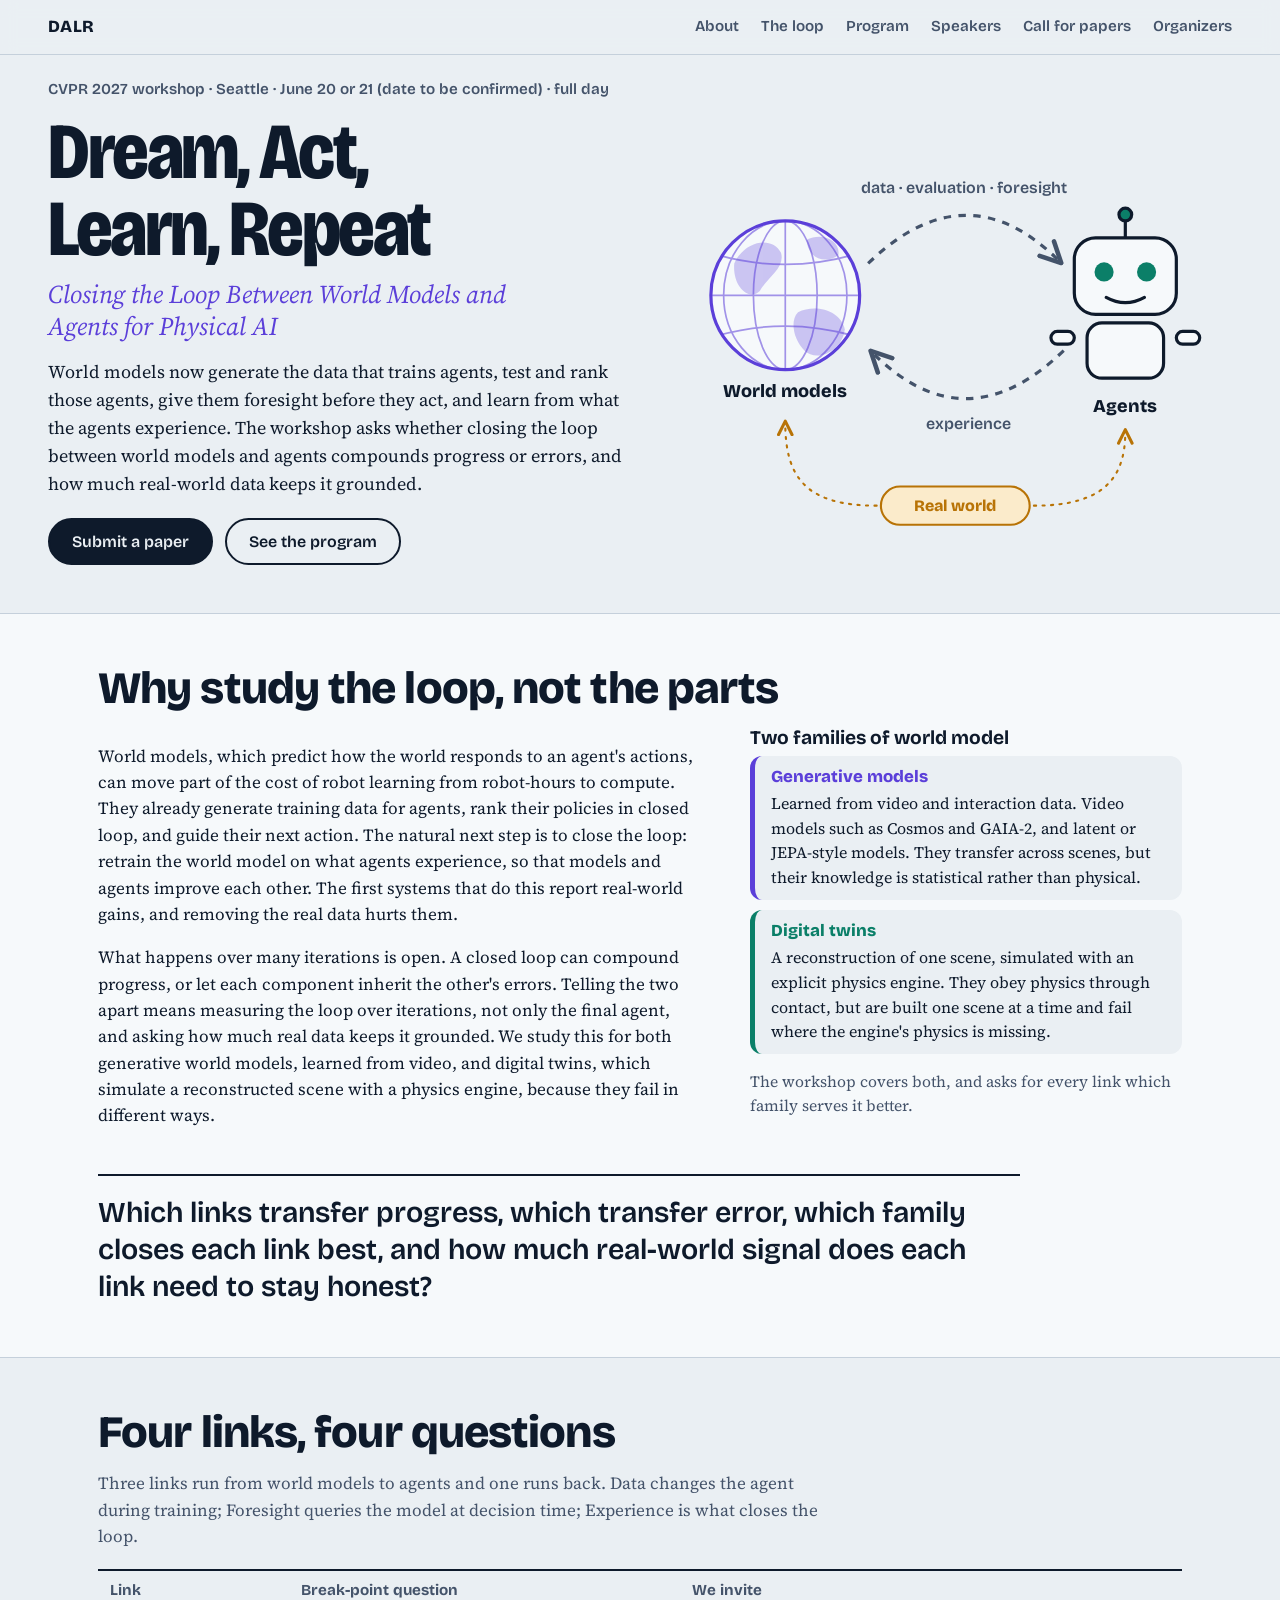
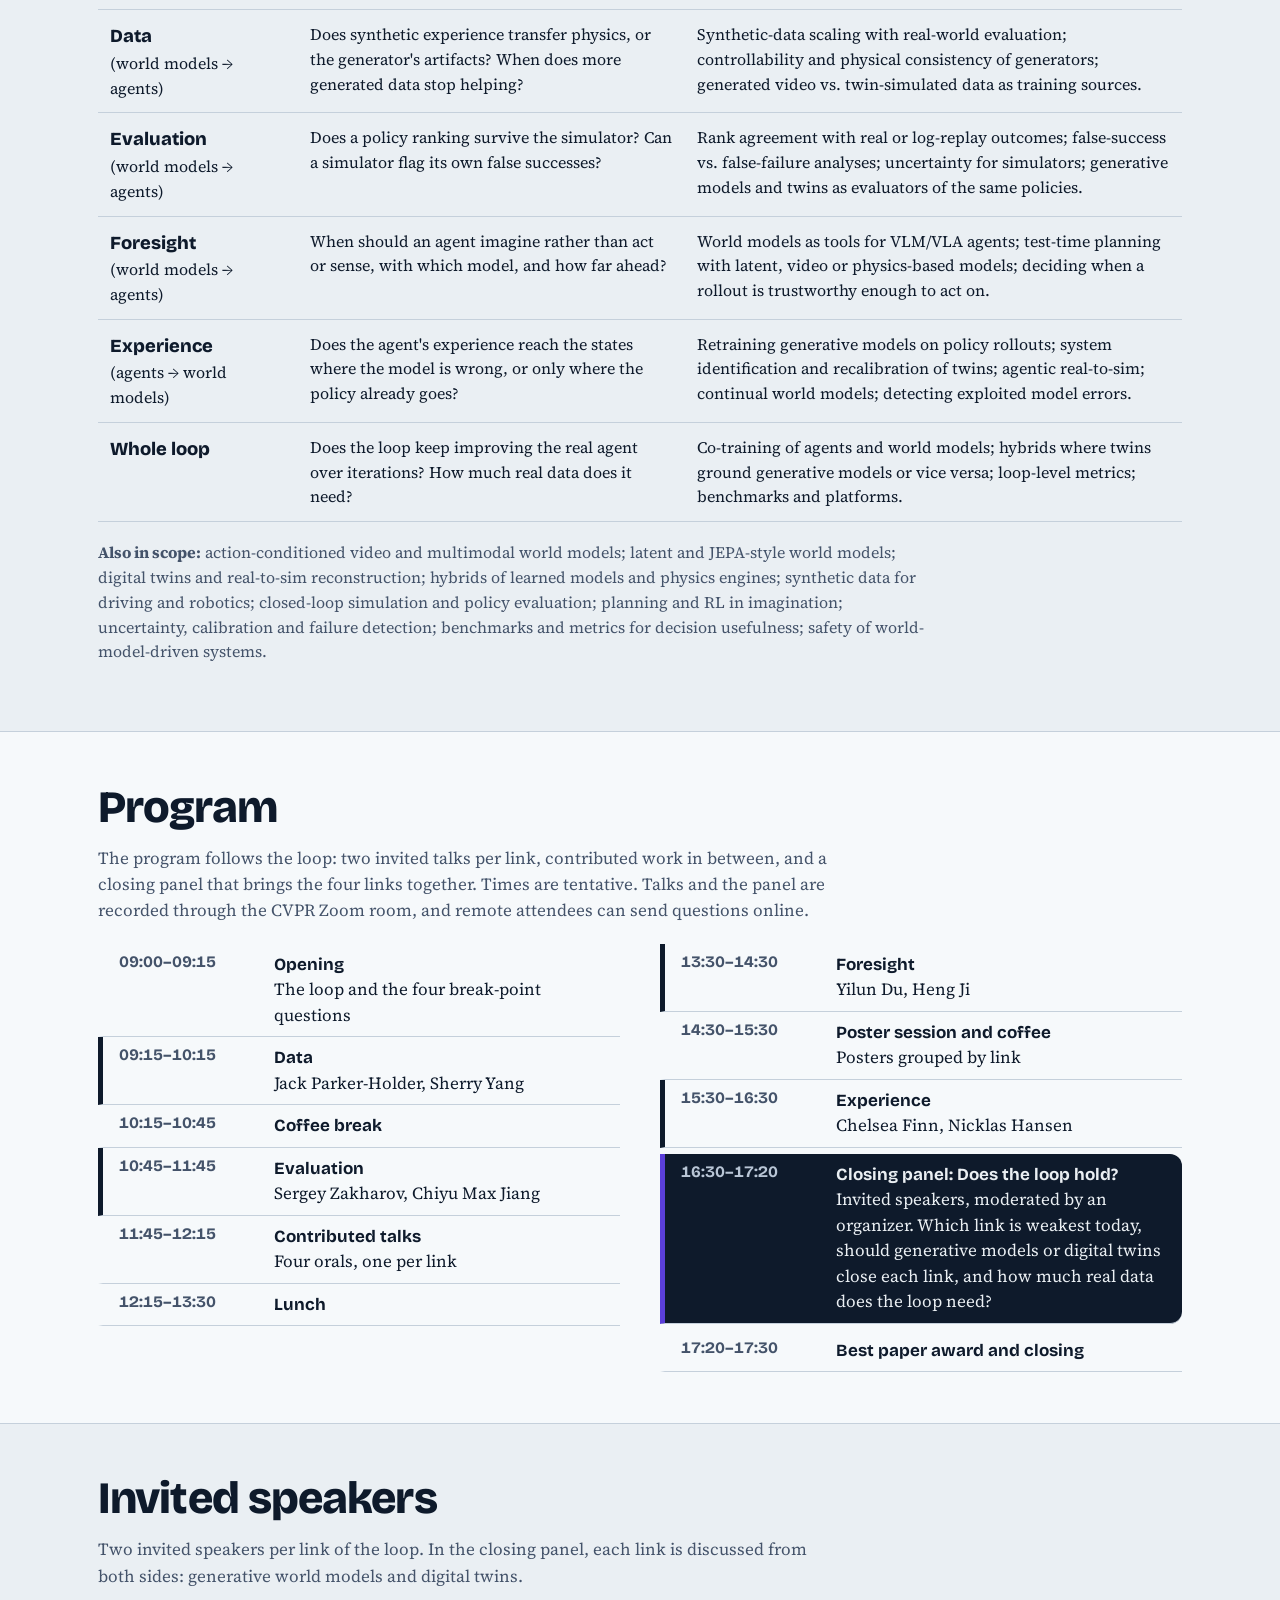
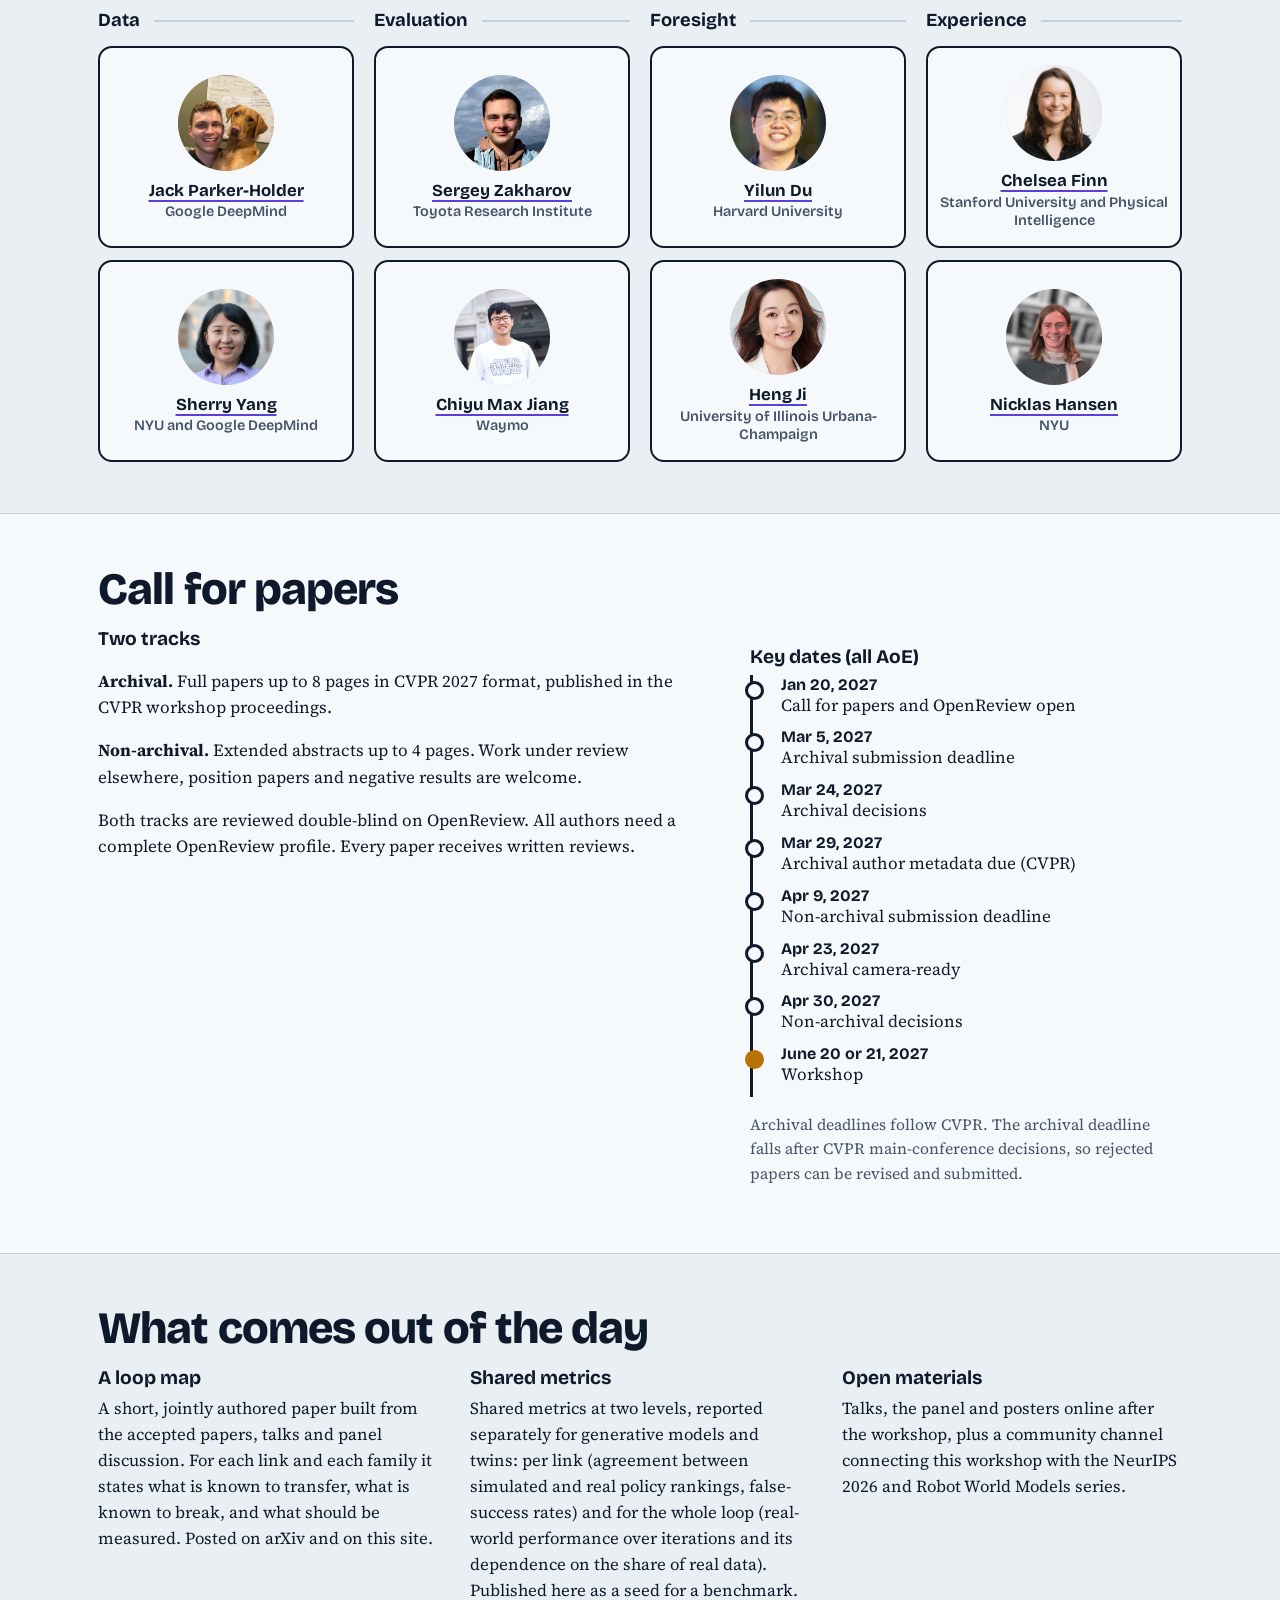
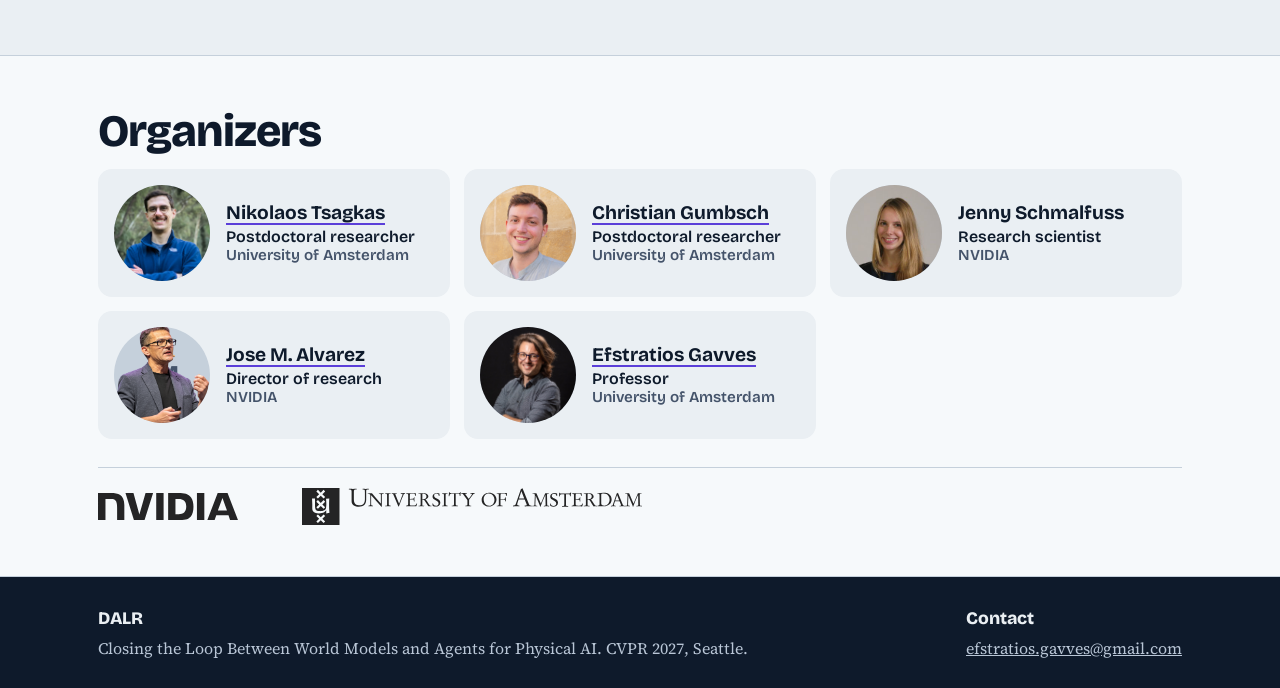
==== commit 759ea57d: "Update speakers: add Chelsea Finn, move Sherry Yang to Data, drop Ming-Yu Liu Co-Authored-By: Claude" ====
--- a/index.html
+++ b/index.html
@@ -154,14 +154,14 @@
     <p class="intro">The program follows the loop: two invited talks per link, contributed work in between, and a closing panel that brings the four links together. Times are tentative. Talks and the panel are recorded through the CVPR Zoom room, and remote attendees can send questions online.</p>
     <ol class="sched">
       <li><time>09:00–09:15</time><div><b>Opening</b> The loop and the four break-point questions</div></li>
-      <li class="l1"><time>09:15–10:15</time><div><b>Data</b> Jack Parker-Holder, Ming-Yu Liu</div></li>
+      <li class="l1"><time>09:15–10:15</time><div><b>Data</b> Jack Parker-Holder, Sherry Yang</div></li>
       <li><time>10:15–10:45</time><div><b>Coffee break</b></div></li>
       <li class="l2"><time>10:45–11:45</time><div><b>Evaluation</b> Sergey Zakharov, Chiyu Max Jiang</div></li>
       <li><time>11:45–12:15</time><div><b>Contributed talks</b> Four orals, one per link</div></li>
       <li><time>12:15–13:30</time><div><b>Lunch</b></div></li>
       <li class="l3"><time>13:30–14:30</time><div><b>Foresight</b> Yilun Du, Heng Ji</div></li>
       <li><time>14:30–15:30</time><div><b>Poster session and coffee</b> Posters grouped by link</div></li>
-      <li class="l4"><time>15:30–16:30</time><div><b>Experience</b> Sherry Yang, Nicklas Hansen</div></li>
+      <li class="l4"><time>15:30–16:30</time><div><b>Experience</b> Chelsea Finn, Nicklas Hansen</div></li>
       <li class="panel"><time>16:30–17:20</time><div><b>Closing panel: Does the loop hold?</b> Invited speakers, moderated by an organizer. Which link is weakest today, should generative models or digital twins close each link, and how much real data does the loop need?</div></li>
       <li><time>17:20–17:30</time><div><b>Best paper award and closing</b></div></li>
     </ol>
@@ -175,18 +175,18 @@
   <div class="spk-group">
     <h3 class="grp">Data</h3>
     <div class="speakers">
-        <div class="spk confirmed">
+      <div class="spk confirmed">
         <div class="photo" data-initials="JP"><img src="images/parker-holder.png" alt="Portrait of Jack Parker-Holder" loading="lazy" onerror="this.remove()"></div>
         <div>
           <h3><a href="https://jparkerholder.github.io/" target="_blank" rel="noopener">Jack Parker-Holder</a></h3>
           <p class="aff">Google DeepMind</p>
         </div>
       </div>
-        <div class="spk confirmed">
-        <div class="photo" data-initials="ML"><img src="images/mingyu.jpg" alt="Portrait of Ming-Yu Liu" loading="lazy" onerror="this.remove()"></div>
-        <div>
-          <h3><a href="https://research.nvidia.com/person/ming-yu-liu" target="_blank" rel="noopener">Ming-Yu Liu</a></h3>
-          <p class="aff">NVIDIA</p>
+      <div class="spk confirmed">
+        <div class="photo" data-initials="SY"><img src="images/yang.jpeg" alt="Portrait of Sherry Yang" loading="lazy" onerror="this.remove()"></div>
+        <div>
+          <h3><a href="https://sherryy.github.io/" target="_blank" rel="noopener">Sherry Yang</a></h3>
+          <p class="aff">NYU and Google DeepMind</p>
         </div>
       </div>
     </div>
@@ -194,14 +194,14 @@
   <div class="spk-group">
     <h3 class="grp">Evaluation</h3>
     <div class="speakers">
-        <div class="spk confirmed">
+      <div class="spk confirmed">
         <div class="photo" data-initials="SZ"><img src="images/zakharov.jpg" alt="Portrait of Sergey Zakharov" loading="lazy" onerror="this.remove()"></div>
         <div>
           <h3><a href="https://zakharos.github.io/" target="_blank" rel="noopener">Sergey Zakharov</a></h3>
           <p class="aff">Toyota Research Institute</p>
         </div>
       </div>
-        <div class="spk confirmed">
+      <div class="spk confirmed">
         <div class="photo" data-initials="CJ"><img src="images/jiang.jpg" alt="Portrait of Chiyu Max Jiang" loading="lazy" onerror="this.remove()"></div>
         <div>
           <h3><a href="https://maxjiang.ml/" target="_blank" rel="noopener">Chiyu Max Jiang</a></h3>
@@ -213,14 +213,14 @@
   <div class="spk-group">
     <h3 class="grp">Foresight</h3>
     <div class="speakers">
-        <div class="spk confirmed">
+      <div class="spk confirmed">
         <div class="photo" data-initials="YD"><img src="images/du.jpg" alt="Portrait of Yilun Du" loading="lazy" onerror="this.remove()"></div>
         <div>
           <h3><a href="https://yilundu.github.io/" target="_blank" rel="noopener">Yilun Du</a></h3>
           <p class="aff">Harvard University</p>
         </div>
       </div>
-        <div class="spk confirmed">
+      <div class="spk confirmed">
         <div class="photo" data-initials="HJ"><img src="images/ji.jpeg" alt="Portrait of Heng Ji" loading="lazy" onerror="this.remove()"></div>
         <div>
           <h3><a href="https://blender.cs.illinois.edu/hengji.html" target="_blank" rel="noopener">Heng Ji</a></h3>
@@ -232,14 +232,14 @@
   <div class="spk-group">
     <h3 class="grp">Experience</h3>
     <div class="speakers">
-        <div class="spk confirmed">
-        <div class="photo" data-initials="SY"><img src="images/yang.jpeg" alt="Portrait of Sherry Yang" loading="lazy" onerror="this.remove()"></div>
-        <div>
-          <h3><a href="https://sherryy.github.io/" target="_blank" rel="noopener">Sherry Yang</a></h3>
-          <p class="aff">NYU and Google DeepMind</p>
-        </div>
-      </div>
-        <div class="spk confirmed">
+      <div class="spk confirmed">
+        <div class="photo" data-initials="CF"><img src="images/finn.jpg" alt="Portrait of Chelsea Finn" loading="lazy" onerror="this.remove()"></div>
+        <div>
+          <h3><a href="https://ai.stanford.edu/~cbfinn/" target="_blank" rel="noopener">Chelsea Finn</a></h3>
+          <p class="aff">Stanford University and Physical Intelligence</p>
+        </div>
+      </div>
+      <div class="spk confirmed">
         <div class="photo" data-initials="NH"><img src="images/hansen.png" alt="Portrait of Nicklas Hansen" loading="lazy" onerror="this.remove()"></div>
         <div>
           <h3><a href="https://www.nicklashansen.com/" target="_blank" rel="noopener">Nicklas Hansen</a></h3>
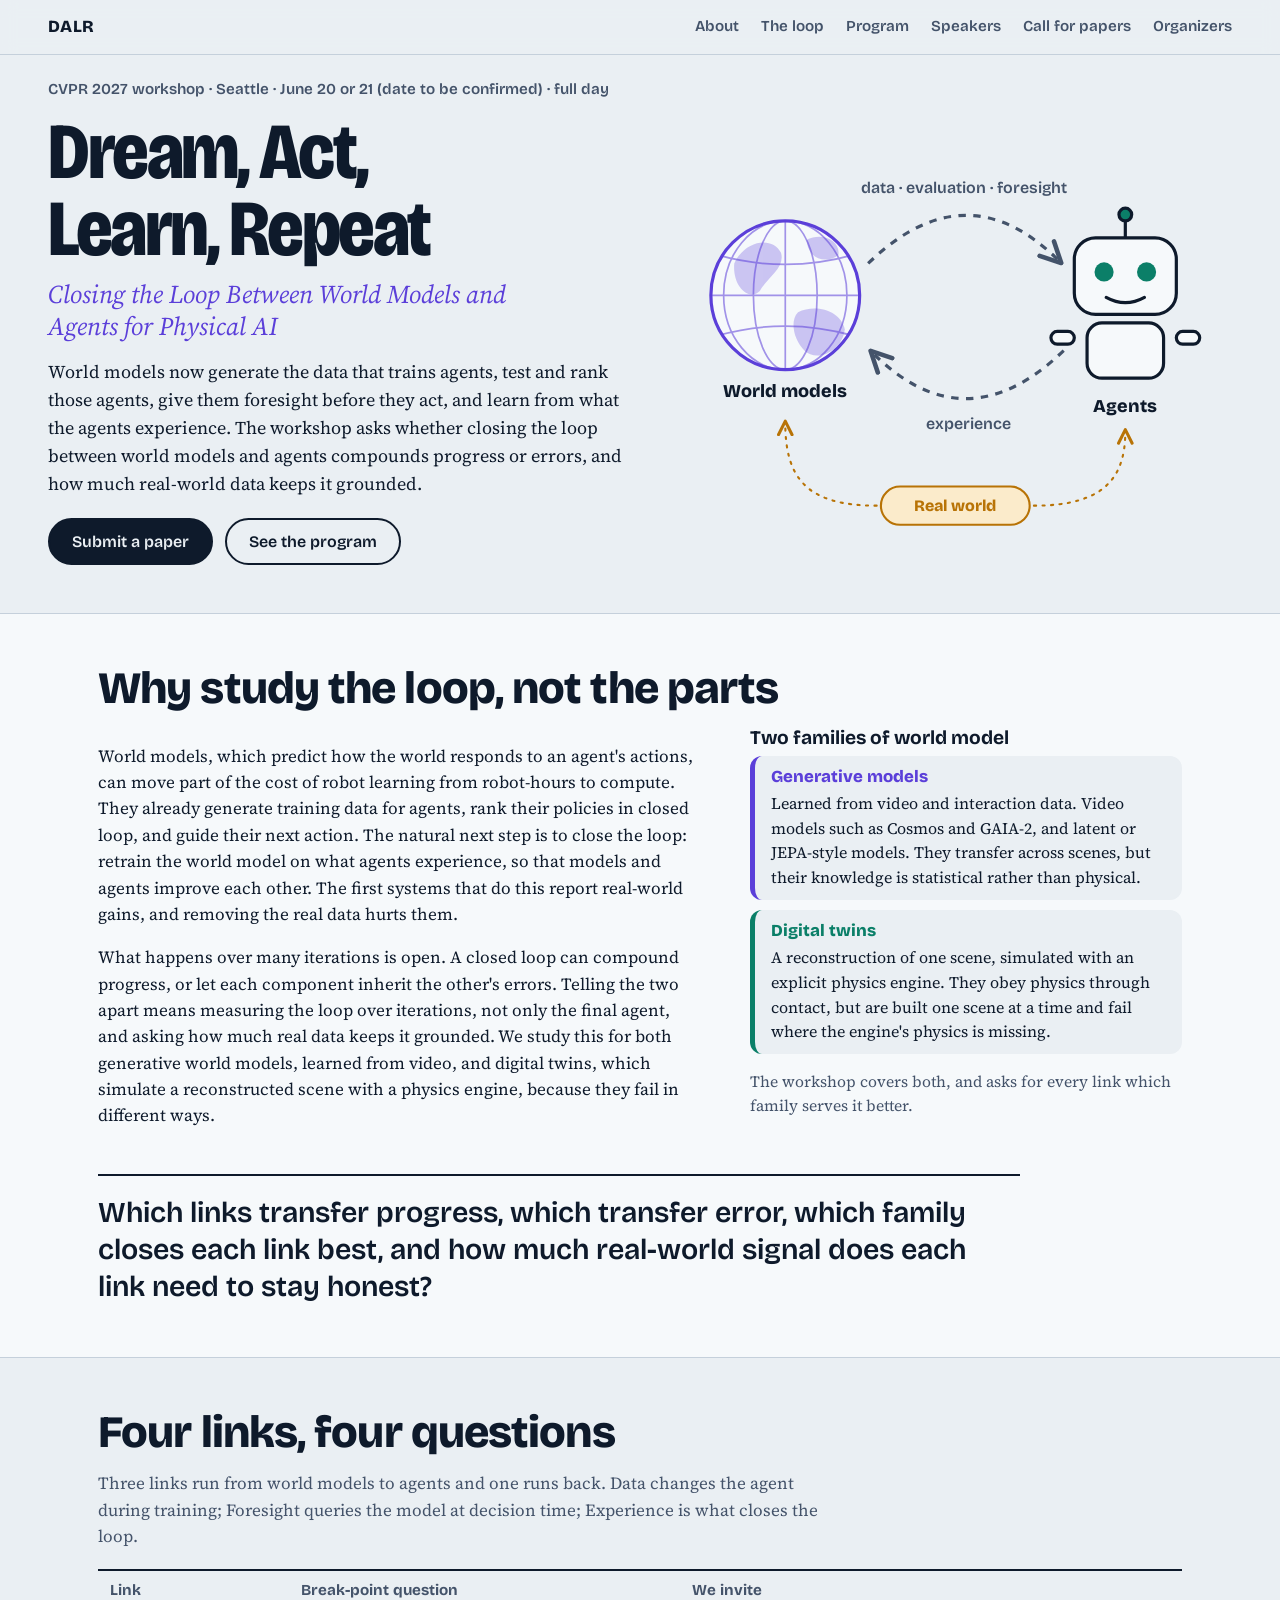
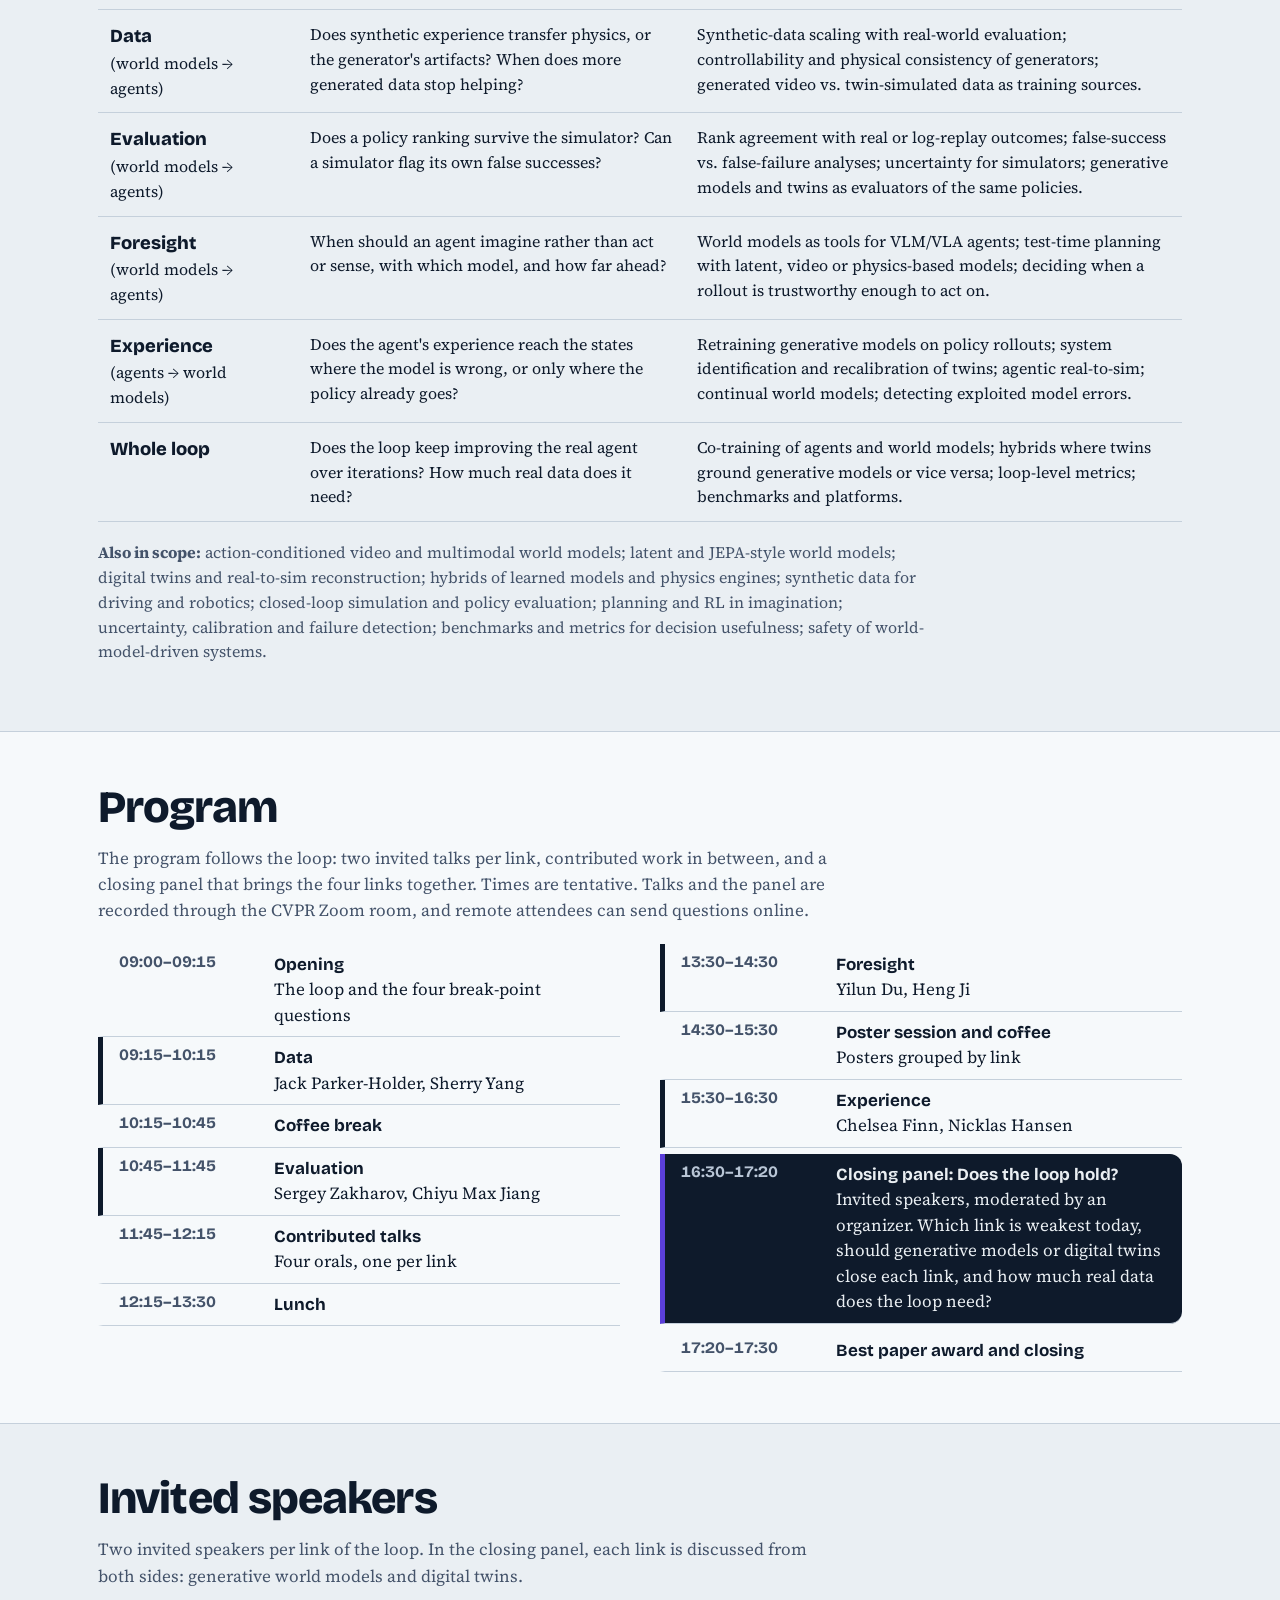
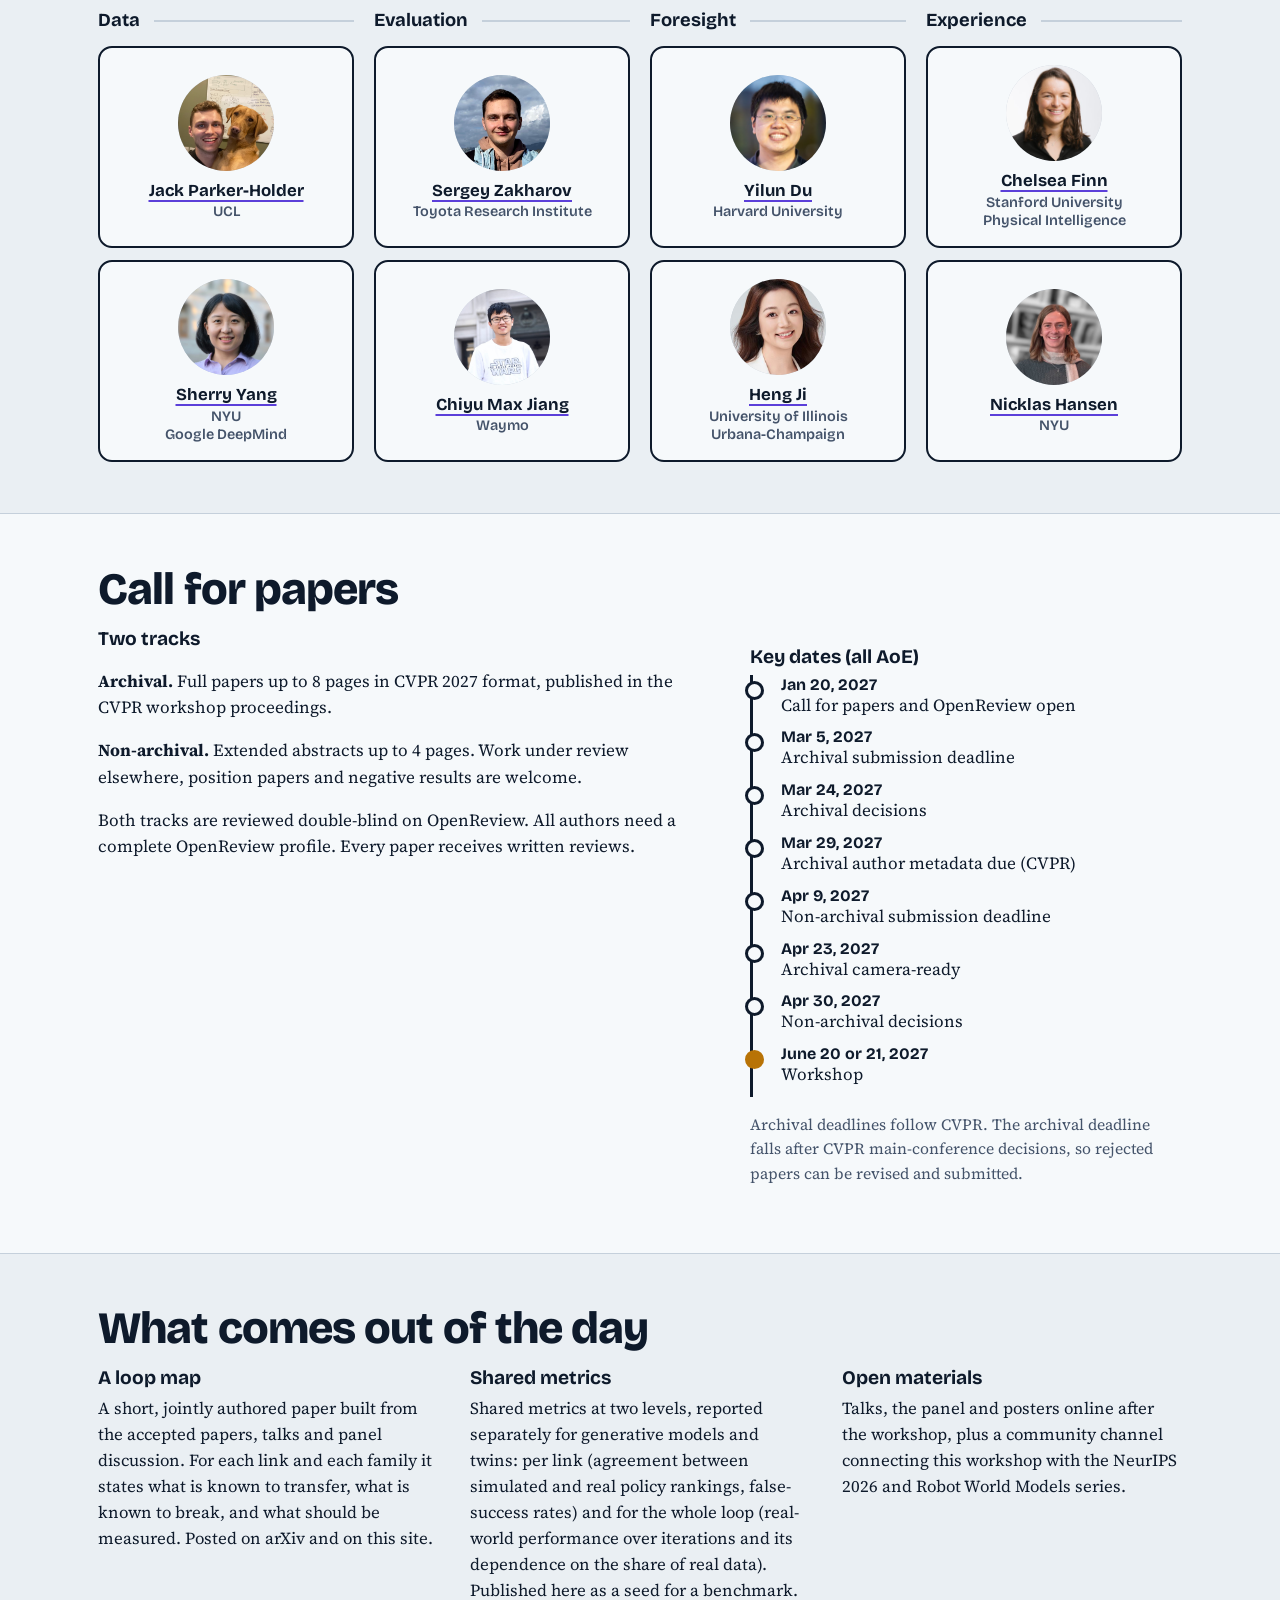
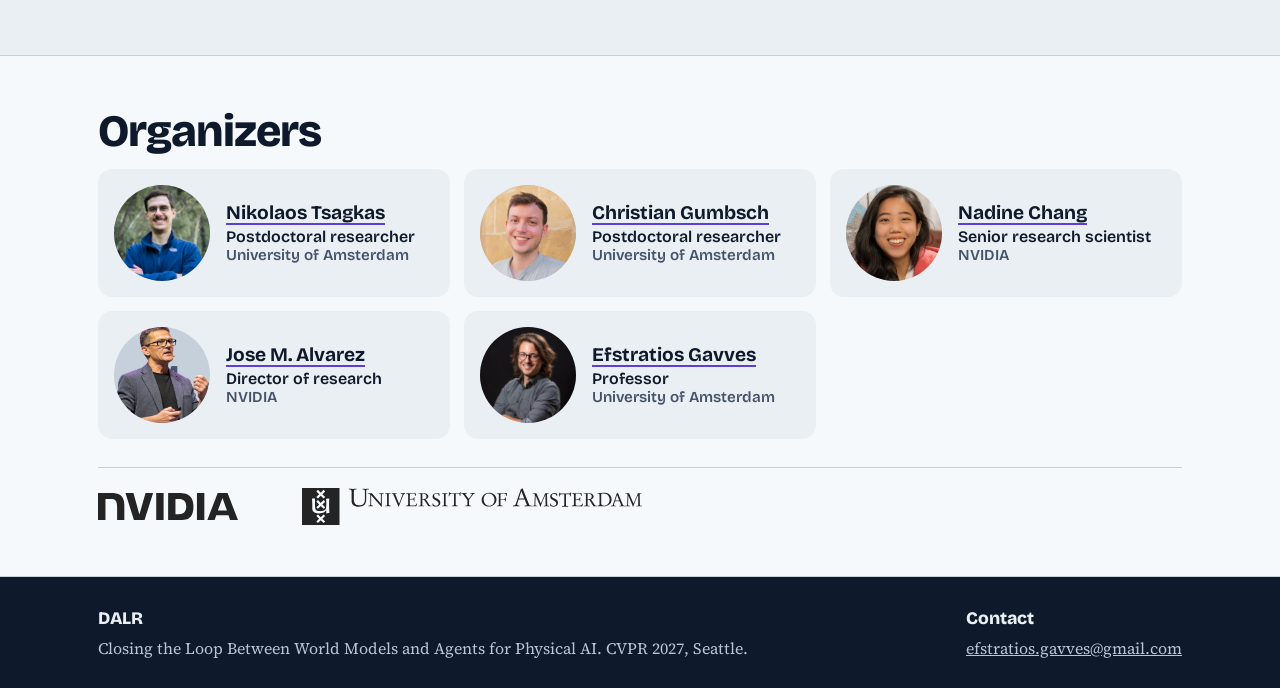
==== commit 3c2a088d: "Update affiliations, replace Jenny Schmalfuss with Nadine Chang Co-Authored-By: Claude Sonnet 5.5 <n" ====
--- a/index.html
+++ b/index.html
@@ -179,14 +179,14 @@
         <div class="photo" data-initials="JP"><img src="images/parker-holder.png" alt="Portrait of Jack Parker-Holder" loading="lazy" onerror="this.remove()"></div>
         <div>
           <h3><a href="https://jparkerholder.github.io/" target="_blank" rel="noopener">Jack Parker-Holder</a></h3>
-          <p class="aff">Google DeepMind</p>
+          <p class="aff">UCL</p>
         </div>
       </div>
       <div class="spk confirmed">
         <div class="photo" data-initials="SY"><img src="images/yang.jpeg" alt="Portrait of Sherry Yang" loading="lazy" onerror="this.remove()"></div>
         <div>
           <h3><a href="https://sherryy.github.io/" target="_blank" rel="noopener">Sherry Yang</a></h3>
-          <p class="aff">NYU and Google DeepMind</p>
+          <p class="aff">NYU<br>Google DeepMind</p>
         </div>
       </div>
     </div>
@@ -224,7 +224,7 @@
         <div class="photo" data-initials="HJ"><img src="images/ji.jpeg" alt="Portrait of Heng Ji" loading="lazy" onerror="this.remove()"></div>
         <div>
           <h3><a href="https://blender.cs.illinois.edu/hengji.html" target="_blank" rel="noopener">Heng Ji</a></h3>
-          <p class="aff">University of Illinois Urbana-Champaign</p>
+          <p class="aff">University of Illinois<br>Urbana-Champaign</p>
         </div>
       </div>
     </div>
@@ -236,7 +236,7 @@
         <div class="photo" data-initials="CF"><img src="images/finn.jpg" alt="Portrait of Chelsea Finn" loading="lazy" onerror="this.remove()"></div>
         <div>
           <h3><a href="https://ai.stanford.edu/~cbfinn/" target="_blank" rel="noopener">Chelsea Finn</a></h3>
-          <p class="aff">Stanford University and Physical Intelligence</p>
+          <p class="aff">Stanford University<br>Physical Intelligence</p>
         </div>
       </div>
       <div class="spk confirmed">
@@ -309,10 +309,10 @@
         </div>
       </article>
       <article>
-        <div class="photo" data-initials="JS"><img src="images/schmalfuss.jpeg" alt="Portrait of Jenny Schmalfuss" loading="lazy" onerror="this.remove()"></div>
-        <div>
-          <h3>Jenny Schmalfuss</h3>
-          <p class="role">Research scientist</p>
+        <div class="photo" data-initials="NC"><img src="images/chang.jpg" alt="Portrait of Nadine Chang" loading="lazy" onerror="this.remove()"></div>
+        <div>
+          <h3><a href="https://nadinechang.com/" target="_blank" rel="noopener">Nadine Chang</a></h3>
+          <p class="role">Senior research scientist</p>
           <p class="aff">NVIDIA</p>
         </div>
       </article>
